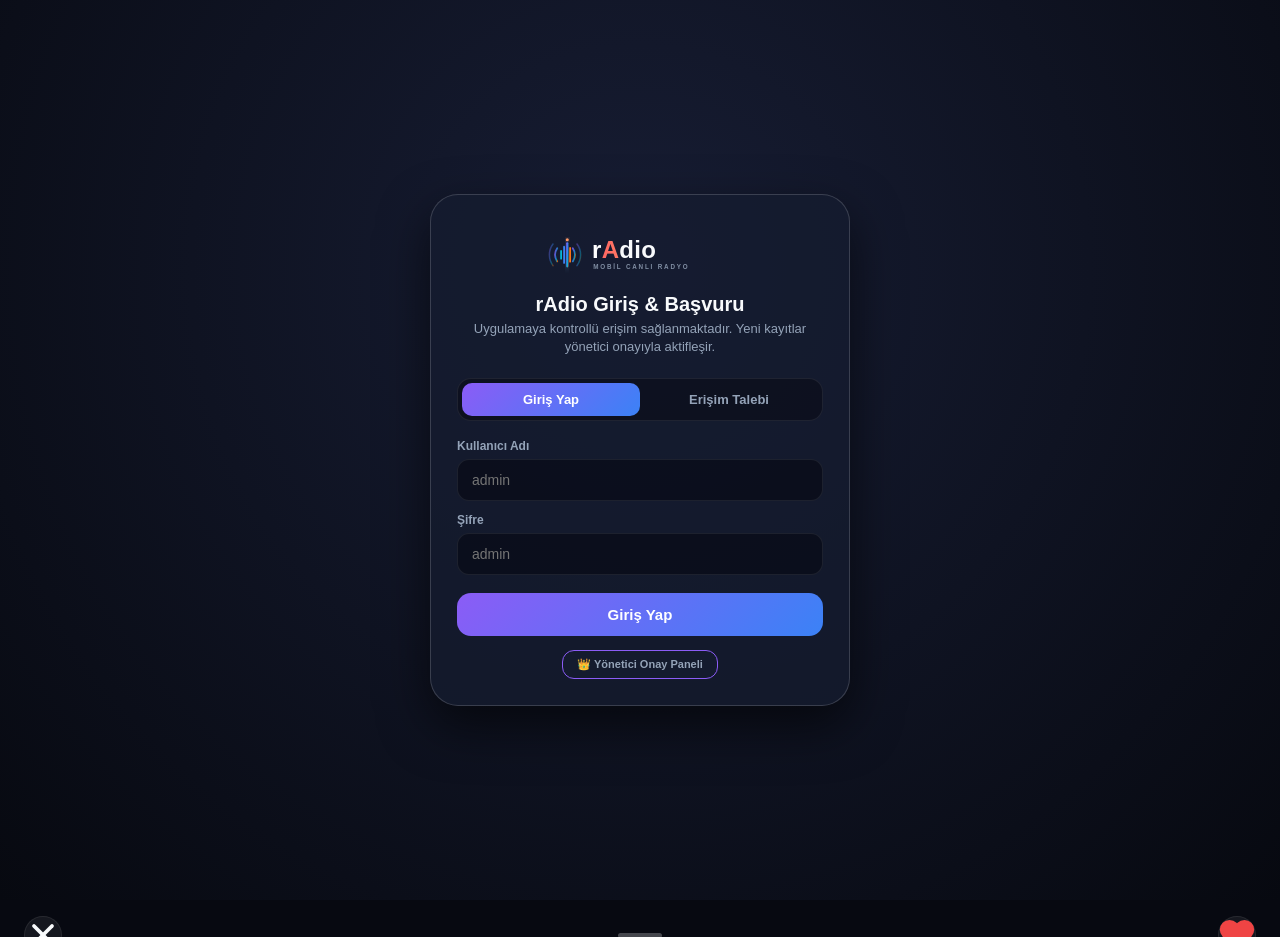
==== index.html @ 9234fba2 "feat(metadata): add real-time now-playing for Alem FM, TurkMedya, Kral Group, and Apple iTunes cover" ====
<!DOCTYPE html>
<html lang="tr">
<head>
  <meta charset="UTF-8">
  <!-- iPhone Safe Area & No Scalable Viewport -->
  <meta name="viewport" content="width=device-width, initial-scale=1.0, maximum-scale=1.0, user-scalable=no, viewport-fit=cover">
  <title>rAdio – Mobil Canlı Radyo</title>

  <!-- iOS PWA Meta Tags -->
  <meta name="apple-mobile-web-app-capable" content="yes">
  <meta name="apple-mobile-web-app-status-bar-style" content="black-translucent">
  <meta name="apple-mobile-web-app-title" content="rAdio">
  <meta name="mobile-web-app-capable" content="yes">
  <meta name="theme-color" content="#0a0c16">
  <meta name="description" content="iOS öncelikli modern, hızlı ve kesintisiz mobil canlı radyo uygulaması.">

  <!-- Icons & Manifest -->
  <link rel="icon" type="image/svg+xml" href="./assets/brand/favicon.svg">
  <link rel="icon" type="image/png" sizes="64x64" href="./assets/brand/favicon.png">
  <link rel="apple-touch-icon" href="./assets/brand/apple-touch-icon.png">
  <link rel="manifest" href="./manifest.webmanifest">

  <!-- Stylesheets with versioning -->
  <link rel="stylesheet" href="./css/main.css?v=2.0.4">
  <link rel="stylesheet" href="./css/modern.css?v=2.0.4">
  <link rel="stylesheet" href="./css/minimal.css?v=2.0.4">
  <link rel="stylesheet" href="./css/directory.css?v=2.0.4">
  <link rel="stylesheet" href="./css/player.css?v=2.0.4">
  <link rel="stylesheet" href="./css/auth.css?v=2.0.4">

  <!-- Hls.js fallback for non-Safari browsers (Safari plays HLS natively) -->
  <script src="https://cdn.jsdelivr.net/npm/hls.js@1.5.8/dist/hls.min.js"></script>
</head>
<body>

  <!-- Main Mobile App Shell -->
  <div id="app">
    
    <!-- Top Safe Area App Header -->
    <header class="app-header">
      <div class="app-brand" onclick="window.rApp.switchTab('home')">
        <img src="./assets/brand/logo.svg" alt="rAdio">
      </div>
      <div class="header-actions">
        <button class="icon-btn" onclick="window.rApp.applyTheme('directory')" title="Radyo Arama & Rehber">🔍</button>
        <button class="icon-btn" onclick="window.rApp.openAuthModal()" title="Hesap / Giriş">👤</button>
        <button class="icon-btn" onclick="window.rApp.switchTab('settings')" title="Ayarlar & Tasarım">⚙️</button>
      </div>
    </header>

    <!-- Dynamic Main Content Viewport -->
    <main class="main-viewport" id="mainViewport">
      <!-- Active tab content rendered here by JavaScript -->
    </main>

    <!-- Floating Modern Mini Player (Sticky above tab bar) -->
    <div class="modern-mini-player-bar" id="modernMiniPlayer" onclick="window.rApp.openPlayerModal()">
      <div class="mini-media-info">
        <img id="miniLogo" src="./assets/brand/favicon.svg" alt="Logo">
        <div class="mini-media-text">
          <div class="mini-title" id="miniTitle">Power Türk</div>
          <div class="mini-subtitle" id="miniSubtitle">● CANLI YAYIN</div>
        </div>
      </div>
      <div class="mini-controls-wrap" onclick="event.stopPropagation()">
        <button class="mini-play-btn" id="miniPlayBtn" onclick="window.rApp.audioEngine.togglePlayPause()" aria-label="Oynat / Duraklat">
          <svg class="mini-play-svg" viewBox="0 0 24 24" fill="currentColor"><polygon points="7,5 19,12 7,19"/></svg>
          <svg class="mini-pause-svg" viewBox="0 0 24 24" fill="currentColor" style="display:none;"><rect x="6" y="5" width="4" height="14" rx="1"/><rect x="14" y="5" width="4" height="14" rx="1"/></svg>
        </button>
      </div>
    </div>

    <!-- iOS Bottom Navigation Tab Bar -->
    <nav class="modern-tab-nav" id="modernTabNav">
      <button class="tab-nav-btn active" data-tab="home" onclick="window.rApp.switchTab('home')">
        <svg fill="currentColor" viewBox="0 0 24 24"><path d="M10 20v-6h4v6h5v-8h3L12 3 2 12h3v8z"/></svg>
        <span>Keşfet</span>
      </button>
      <button class="tab-nav-btn" data-tab="categories" onclick="window.rApp.switchTab('categories')">
        <svg fill="currentColor" viewBox="0 0 24 24"><path d="M4 6H2v14c0 1.1.9 2 2 2h14v-2H4V6zm16-4H8c-1.1 0-2 .9-2 2v12c0 1.1.9 2 2 2h12c1.1 0 2-.9 2-2V4c0-1.1-.9-2-2-2zm0 14H8V4h12v12z"/></svg>
        <span>Kategoriler</span>
      </button>
      <button class="tab-nav-btn" data-tab="favorites" onclick="window.rApp.switchTab('favorites')">
        <svg fill="currentColor" viewBox="0 0 24 24"><path d="M12 21.35l-1.45-1.32C5.4 15.36 2 12.28 2 8.5 2 5.42 4.42 3 7.5 3c1.74 0 3.41.81 4.5 2.09C13.09 3.81 14.76 3 16.5 3 19.58 3 22 5.42 22 8.5c0 3.78-3.4 6.86-8.55 11.54L12 21.35z"/></svg>
        <span>Favoriler</span>
      </button>
      <button class="tab-nav-btn" data-tab="settings" onclick="window.rApp.switchTab('settings')">
        <svg fill="currentColor" viewBox="0 0 24 24"><path d="M19.14 12.94c.04-.3.06-.61.06-.94 0-.32-.02-.64-.07-.94l2.03-1.58c.18-.14.23-.41.12-.61l-1.92-3.32c-.12-.22-.37-.29-.59-.22l-2.39.96c-.5-.38-1.03-.7-1.62-.94l-.36-2.54c-.04-.24-.24-.41-.48-.41h-3.84c-.24 0-.43.17-.47.41l-.36 2.54c-.59.24-1.13.57-1.62.94l-2.39-.96c-.22-.08-.47 0-.59.22L2.74 8.87c-.12.21-.08.47.12.61l2.03 1.58c-.05.3-.09.63-.09.94s.02.64.07.94l-2.03 1.58c-.18.14-.23.41-.12.61l1.92 3.32c.12.22.37.29.59.22l2.39-.96c.5.38 1.03.7 1.62.94l.36 2.54c.05.24.24.41.48.41h3.84c.24 0 .44-.17.47-.41l.36-2.54c.59-.24 1.13-.56 1.62-.94l2.39.96c.22.08.47 0 .59-.22l1.92-3.32c.12-.22.07-.47-.12-.61l-2.01-1.58zM12 15.6c-1.98 0-3.6-1.62-3.6-3.6s1.62-3.6 3.6-3.6 3.6 1.62 3.6 3.6-1.62 3.6-3.6 3.6z"/></svg>
        <span>Ayarlar</span>
      </button>
    </nav>

  </div>

  <!-- Fullscreen Player Modal Bottom-Sheet -->
  <div class="player-sheet-modal" id="playerSheetModal">
    <div class="sheet-top-bar">
      <button class="icon-btn modal-dismiss-btn" onclick="window.rApp.closePlayerModal()" aria-label="Kapat">
        <svg viewBox="0 0 24 24" fill="none" stroke="currentColor" stroke-width="2.5" stroke-linecap="round" stroke-linejoin="round"><line x1="18" y1="6" x2="6" y2="18"/><line x1="6" y1="6" x2="18" y2="18"/></svg>
      </button>
      <div class="sheet-handle-pill" onclick="window.rApp.closePlayerModal()"></div>
      <button class="icon-btn modal-fav-btn" id="modalFavBtn" onclick="window.rApp.toggleCurrentFavorite()" aria-label="Favori">
        <svg class="heart-icon empty" viewBox="0 0 24 24" fill="none" stroke="currentColor" stroke-width="2" stroke-linecap="round" stroke-linejoin="round"><path d="M20.84 4.61a5.5 5.5 0 0 0-7.78 0L12 5.67l-1.06-1.06a5.5 5.5 0 0 0-7.78 7.78l1.06 1.06L12 21.23l7.78-7.78 1.06-1.06a5.5 5.5 0 0 0 0-7.78z"/></svg>
        <svg class="heart-icon filled" viewBox="0 0 24 24" fill="#ef4444" stroke="#ef4444" stroke-width="2" stroke-linecap="round" stroke-linejoin="round" style="display:none;"><path d="M20.84 4.61a5.5 5.5 0 0 0-7.78 0L12 5.67l-1.06-1.06a5.5 5.5 0 0 0-7.78 7.78l1.06 1.06L12 21.23l7.78-7.78 1.06-1.06a5.5 5.5 0 0 0 0-7.78z"/></svg>
      </button>
    </div>

    <!-- Artwork Deck with Ambient Glow & Visualizer -->
    <div class="player-art-stage">
      <div class="player-ambient-glow" id="playerAmbientGlow"></div>
      <div class="player-art-frame">
        <img id="modalLogo" src="./assets/brand/favicon.svg" alt="Artwork">
      </div>
      <div class="player-visualizer">
        <div class="viz-bar"></div>
        <div class="viz-bar"></div>
        <div class="viz-bar"></div>
        <div class="viz-bar"></div>
        <div class="viz-bar"></div>
        <div class="viz-bar"></div>
      </div>
    </div>

    <!-- Station Details & Prominent Now Playing Badge -->
    <div class="player-details-block">
      <div class="player-st-title" id="modalTitle">Power Türk</div>

      <!-- Live Track Now-Playing Card -->
      <div class="player-track-box" id="modalTrackBox">
        <div class="player-track-badge">
          <span class="pulse-dot"></span>
          <span>CANLI YAYINDA ÇALIYOR</span>
        </div>
        <div class="player-track-title" id="modalTrackTitle">Canlı Akış Yükleniyor...</div>
        <div class="player-track-artist" id="modalTrackArtist">Power Türk</div>
      </div>

      <div class="player-st-genre" id="modalGenre">Pop • Canlı Radyo</div>
      <div class="player-st-codec" id="modalCodec">HLS Akışı • 128 kbps • HTTPS</div>
    </div>

    <!-- Controls Cluster with High-End Glassmorphism Buttons -->
    <div class="player-main-controls">
      <button class="player-ctrl-btn player-skip-btn" onclick="window.rApp.playAdjacentStation(-1)" title="Önceki İstasyon" aria-label="Önceki İstasyon">
        <svg viewBox="0 0 24 24" fill="none" stroke="currentColor" stroke-width="2.2" stroke-linecap="round" stroke-linejoin="round">
          <polygon points="19 20 9 12 19 4 19 20"></polygon>
          <line x1="5" y1="19" x2="5" y2="5"></line>
        </svg>
      </button>

      <button class="player-big-play" id="modalPlayBtn" onclick="window.rApp.audioEngine.togglePlayPause()" aria-label="Oynat / Duraklat">
        <svg class="play-svg" viewBox="0 0 24 24" fill="currentColor">
          <polygon points="7,4 21,12 7,20"></polygon>
        </svg>
        <svg class="pause-svg" viewBox="0 0 24 24" fill="currentColor" style="display:none;">
          <rect x="6" y="4" width="4" height="16" rx="1.5"></rect>
          <rect x="14" y="4" width="4" height="16" rx="1.5"></rect>
        </svg>
      </button>

      <button class="player-ctrl-btn player-skip-btn" onclick="window.rApp.playAdjacentStation(1)" title="Sonraki İstasyon" aria-label="Sonraki İstasyon">
        <svg viewBox="0 0 24 24" fill="none" stroke="currentColor" stroke-width="2.2" stroke-linecap="round" stroke-linejoin="round">
          <polygon points="5 4 15 12 5 20 5 4"></polygon>
          <line x1="19" y1="5" x2="19" y2="19"></line>
        </svg>
      </button>
    </div>

    <!-- Volume Slider Bar with SVG Audio Icons -->
    <div class="player-volume-container">
      <button class="player-vol-icon-btn" onclick="window.rApp.audioEngine.setVolume(0)" aria-label="Sesi Kapat">
        <svg viewBox="0 0 24 24" fill="none" stroke="currentColor" stroke-width="2" stroke-linecap="round" stroke-linejoin="round">
          <polygon points="11 5 6 9 2 9 2 15 6 15 11 19 11 5"></polygon>
        </svg>
      </button>
      <input type="range" class="player-vol-slider" id="modalVolSlider" min="0" max="1" step="0.01" value="0.85" oninput="window.rApp.onVolumeChange(this.value)">
      <button class="player-vol-icon-btn" onclick="window.rApp.audioEngine.setVolume(1)" aria-label="Maksimum Ses">
        <svg viewBox="0 0 24 24" fill="none" stroke="currentColor" stroke-width="2" stroke-linecap="round" stroke-linejoin="round">
          <polygon points="11 5 6 9 2 9 2 15 6 15 11 19 11 5"></polygon>
          <path d="M15.54 8.46a5 5 0 0 1 0 7.07"></path>
          <path d="M19.07 4.93a10 10 0 0 1 0 14.14"></path>
        </svg>
      </button>
    </div>
    </div>

    <!-- Sleep Timer Bar Button -->
    <div class="sleep-timer-bar" onclick="window.rApp.switchTab('settings'); window.rApp.closePlayerModal();">
      <span>🌙 <span id="sleepTimerText">Uyku: Kapalı</span></span>
      <span style="color:var(--accent-cyan); font-weight:700;">Ayarla ›</span>
    </div>
  </div>

  <!-- User Login & Access Request Modal (Section 12) - Locked by default until verified -->
  <div class="auth-modal open gate-locked" id="authModal">
    <div class="auth-card-panel">
      <div style="display:flex; justify-content:flex-end; margin-bottom:8px;">
        <button class="icon-btn auth-close-btn" onclick="window.rApp.closeAuthModal()">✕</button>
      </div>
      <div class="auth-card-header">
        <img src="./assets/brand/logo.svg" alt="rAdio">
        <div class="auth-card-title">rAdio Giriş & Başvuru</div>
        <div class="auth-card-subtitle">Uygulamaya kontrollü erişim sağlanmaktadır. Yeni kayıtlar yönetici onayıyla aktifleşir.</div>
      </div>

      <div class="auth-nav-tabs" id="authNavTabs">
        <button class="auth-tab-btn active" id="tabLoginBtn" onclick="window.rApp.switchAuthTab('login')">
          Giriş Yap
        </button>
        <button class="auth-tab-btn" id="tabReqBtn" onclick="window.rApp.switchAuthTab('request')">
          Erişim Talebi
        </button>
      </div>

      <div id="authFormFields">
        <div class="auth-input-group">
          <div class="auth-input-field">
            <label>Kullanıcı Adı</label>
            <input type="text" id="authEmailInput" placeholder="admin" autocomplete="username" autocapitalize="none">
          </div>
          <div class="auth-input-field">
            <label>Şifre</label>
            <input type="password" id="authPasswordInput" placeholder="admin" autocomplete="current-password">
          </div>
        </div>

        <button class="auth-submit-btn" id="authActionBtn" data-action="login" onclick="window.rApp.handleAuthSubmit(this.getAttribute('data-action'))">
          Giriş Yap
        </button>
      </div>

      <!-- Pending Status Banner (Shown when user is registered but pending approval) -->
      <div class="auth-status-banner" id="authPendingBanner" style="display:none;">
        <span class="status-badge-pending">⏳ BAŞVURU BEKLEMEDE</span>
        <div style="font-size:13px; font-weight:700; color:#fbbf24; margin-bottom:4px;">Başvurunuz İnceleniyor</div>
        <div style="font-size:12px; color:#cbd5e1; line-height:1.4;">Yönetici onayından sonra radyo yayınları anında açılacaktır.</div>
        <div style="display:flex; gap:8px; justify-content:center; margin-top:12px;">
          <button class="filter-chip-btn" style="font-size:11px;" onclick="window.rApp.checkUserAuthStatus()">Durumu Yenile 🔄</button>
          <button class="filter-chip-btn" style="font-size:11px; color:#ef4444;" onclick="window.rApp.logoutUser()">Çıkış Yap</button>
        </div>
      </div>

      <div style="text-align:center; margin-top:14px;">
        <button class="filter-chip-btn" style="border-color:var(--accent-purple); font-size:11px;" onclick="window.rApp.openAdminModal();">
          👑 Yönetici Onay Paneli
        </button>
      </div>
    </div>
  </div>

  <!-- Admin Approval Dashboard Modal (Section 12) -->
  <div class="admin-modal" id="adminModal">
    <div class="admin-panel-top">
      <div class="admin-panel-title">
        <span>👑</span>
        <span>Yönetici Onay Paneli</span>
      </div>
      <button class="icon-btn" onclick="window.rApp.closeAdminModal()">✕</button>
    </div>
    <div style="font-size:12px; color:var(--text-secondary); margin-bottom:14px; line-height:1.4;">
      Bekleyen erişim taleplerini onaylayabilir veya reddedebilirsiniz. Onaylanan kullanıcılar radyo akışlarına anında erişir.
    </div>
    <div class="admin-requests-list" id="adminRequestsContainer">
      <!-- Injected by app.js -->
    </div>
  </div>

  <!-- Toast Notifications Container -->
  <div class="toast-container" id="toastContainer"></div>

  <!-- iOS Add to Home Screen (A2HS) Modal Prompt -->
  <div class="a2hs-banner" id="a2hsBanner" style="display:none;">
    <div class="a2hs-header">
      <div class="a2hs-title">
        <span>📱</span>
        <span>rAdio'yu Ana Ekrana Ekleyin</span>
      </div>
      <button class="icon-btn" style="width:28px; height:28px; font-size:12px;" onclick="window.rApp.dismissA2HS()">✕</button>
    </div>
    <div class="a2hs-steps">
      1. Safari altındaki <span class="icon">Paylaş</span> simgesine dokunun.<br>
      2. Açılan menüden <span class="icon">"Ana Ekrana Ekle"</span> seçeneğini seçin.<br>
      3. rAdio'yu tam ekran, kesintisiz bir iOS uygulaması olarak kullanın!
    </div>
  </div>

  <!-- JavaScript Modules with versioning -->
  <script src="./js/storage.js?v=2.0.8"></script>
  <script src="./js/metadata-service.js?v=2.0.8"></script>
  <script src="./js/audio-engine.js?v=2.0.8"></script>
  <script src="./js/auth-manager.js?v=2.0.8"></script>
  <script src="./js/app.js?v=2.0.8"></script>
</body>
</html>
---- css/main.css ----
/* rAdio Main Design System & iOS Safe Area Styles */
:root {
  --bg-app: #0a0c16;
  --bg-layer: #101424;
  --surface-card: rgba(22, 28, 48, 0.72);
  --surface-card-hover: rgba(32, 40, 68, 0.88);
  --glass-border: rgba(255, 255, 255, 0.08);
  --glass-border-light: rgba(255, 255, 255, 0.16);
  --accent-purple: #8b5cf6;
  --accent-blue: #3b82f6;
  --accent-cyan: #06b6d4;
  --accent-orange: #f97316;
  --accent-red: #ef4444;
  --accent-green: #10b981;
  --text-primary: #f8fafc;
  --text-secondary: #94a3b8;
  --text-tertiary: #64748b;
  --safe-top: env(safe-area-inset-top, 0px);
  --safe-bottom: env(safe-area-inset-bottom, 0px);
  --tabbar-height: 64px;
  --miniplayer-height: 64px;
}

* {
  box-sizing: border-box;
  margin: 0;
  padding: 0;
  -webkit-font-smoothing: antialiased;
  -webkit-tap-highlight-color: transparent;
  -webkit-touch-callout: none !important; /* iOS uzun basınca çıkan menüyü engelle */
  -webkit-user-select: none !important;   /* Metin seçmeyi engelle */
  user-select: none !important;
  -webkit-user-drag: none !important;     /* Resim sürüklemeyi engelle */
}

img {
  -webkit-touch-callout: none !important;
  -webkit-user-select: none !important;
  user-select: none !important;
  -webkit-user-drag: none !important;
  pointer-events: auto;
}

input, textarea {
  -webkit-user-select: text !important;
  user-select: text !important;
}

html, body {
  width: 100%;
  height: 100%;
  overflow: hidden;
  background-color: var(--bg-app);
  color: var(--text-primary);
  font-family: -apple-system, BlinkMacSystemFont, "SF Pro Display", "SF Pro Text", "Segoe UI", Roboto, sans-serif;
  user-select: none;
}

/* App Shell Container (Fits full mobile screen with dynamic 100dvh) */
#app {
  width: 100%;
  max-width: 540px; /* Constrains nicely if opened on tablet/desktop, 100% on phone */
  height: 100dvh;
  margin: 0 auto;
  position: relative;
  display: flex;
  flex-direction: column;
  overflow: hidden;
  background-color: var(--bg-app);
  box-shadow: 0 0 50px rgba(0, 0, 0, 0.8);
}

/* iOS Top Safe Area Header */
.app-header {
  padding-top: max(var(--safe-top), 12px);
  padding-left: 18px;
  padding-right: 18px;
  padding-bottom: 12px;
  display: flex;
  align-items: center;
  justify-content: space-between;
  background: rgba(10, 12, 22, 0.85);
  backdrop-filter: blur(20px);
  -webkit-backdrop-filter: blur(20px);
  z-index: 50;
  border-bottom: 1px solid var(--glass-border);
}

.app-brand {
  display: flex;
  align-items: center;
  gap: 10px;
}

.app-brand img {
  height: 32px;
}

.header-actions {
  display: flex;
  align-items: center;
  gap: 8px;
}

.icon-btn {
  width: 38px;
  height: 38px;
  border-radius: 50%;
  background: rgba(255, 255, 255, 0.06);
  border: 1px solid var(--glass-border);
  color: var(--text-primary);
  display: flex;
  align-items: center;
  justify-content: center;
  font-size: 16px;
  cursor: pointer;
  transition: all 0.2s;
}

.icon-btn:active {
  transform: scale(0.92);
  background: rgba(255, 255, 255, 0.12);
}

/* Main Content Area */
.main-viewport {
  flex: 1;
  position: relative;
  overflow-y: auto;
  overflow-x: hidden;
  -webkit-overflow-scrolling: touch;
  padding-bottom: calc(var(--tabbar-height) + var(--miniplayer-height) + var(--safe-bottom) + 16px);
}

.main-viewport.no-bottom-nav {
  padding-bottom: calc(var(--safe-bottom) + 20px);
}

/* Custom WebKit Scrollbar */
.main-viewport::-webkit-scrollbar {
  display: none;
}

/* General Card & Chip Helpers */
.badge {
  font-size: 11px;
  font-weight: 700;
  padding: 3px 8px;
  border-radius: 8px;
  background: rgba(255, 255, 255, 0.08);
  color: var(--text-secondary);
}

.badge-live {
  background: rgba(16, 185, 129, 0.18);
  color: #34d399;
  border: 1px solid rgba(16, 185, 129, 0.35);
  display: inline-flex;
  align-items: center;
  gap: 5px;
}

.badge-live::before {
  content: '';
  width: 5px;
  height: 5px;
  border-radius: 50%;
  background: #34d399;
  animation: pulse-dot 1.5s infinite;
}

@keyframes pulse-dot {
  0% { transform: scale(0.9); opacity: 0.8; }
  50% { transform: scale(1.4); opacity: 1; }
  100% { transform: scale(0.9); opacity: 0.8; }
}

/* Toast Notifications */
.toast-container {
  position: fixed;
  top: calc(var(--safe-top) + 64px);
  left: 50%;
  transform: translateX(-50%);
  z-index: 1000;
  pointer-events: none;
  display: flex;
  flex-direction: column;
  gap: 8px;
  width: 90%;
  max-width: 360px;
}

.toast {
  background: rgba(18, 24, 44, 0.94);
  border: 1px solid var(--glass-border-light);
  border-radius: 14px;
  padding: 12px 16px;
  font-size: 13px;
  font-weight: 600;
  color: var(--text-primary);
  backdrop-filter: blur(20px);
  -webkit-backdrop-filter: blur(20px);
  box-shadow: 0 10px 30px rgba(0,0,0,0.5);
  display: flex;
  align-items: center;
  gap: 10px;
  animation: slide-toast 0.3s cubic-bezier(0.16, 1, 0.3, 1);
}

@keyframes slide-toast {
  from { opacity: 0; transform: translateY(-12px); }
  to { opacity: 1; transform: translateY(0); }
}

/* iOS Add to Home Screen (A2HS) Modal Prompt */
.a2hs-banner {
  position: fixed;
  bottom: calc(var(--safe-bottom) + 16px);
  left: 16px;
  right: 16px;
  background: rgba(22, 28, 48, 0.96);
  border: 1px solid var(--accent-orange);
  border-radius: 20px;
  padding: 16px 20px;
  z-index: 900;
  backdrop-filter: blur(24px);
  -webkit-backdrop-filter: blur(24px);
  box-shadow: 0 20px 50px rgba(0,0,0,0.8);
  display: flex;
  flex-direction: column;
  gap: 10px;
  animation: slide-up 0.4s ease;
}

@keyframes slide-up {
  from { transform: translateY(100%); opacity: 0; }
  to { transform: translateY(0); opacity: 1; }
}

.a2hs-header {
  display: flex;
  align-items: center;
  justify-content: space-between;
}

.a2hs-title {
  font-size: 15px;
  font-weight: 700;
  display: flex;
  align-items: center;
  gap: 8px;
}

.a2hs-steps {
  font-size: 12px;
  color: var(--text-secondary);
  line-height: 1.5;
}

.a2hs-steps span.icon {
  color: var(--accent-cyan);
  font-weight: bold;
}
---- css/modern.css ----
/* rAdio Design 1: Modern Layout Styles */

.modern-container {
  padding: 16px;
  display: flex;
  flex-direction: column;
  gap: 22px;
}

/* Modern Hero Card */
.hero-card {
  position: relative;
  background: linear-gradient(135deg, rgba(139, 92, 246, 0.28) 0%, rgba(249, 115, 22, 0.25) 100%);
  border: 1px solid var(--glass-border-light);
  border-radius: 24px;
  padding: 20px;
  overflow: hidden;
  backdrop-filter: blur(16px);
  -webkit-backdrop-filter: blur(16px);
  box-shadow: 0 16px 36px rgba(0, 0, 0, 0.4);
}

.hero-glow-sphere {
  position: absolute;
  top: -40px;
  right: -40px;
  width: 140px;
  height: 140px;
  border-radius: 50%;
  background: radial-gradient(circle, rgba(249, 115, 22, 0.4) 0%, transparent 70%);
  filter: blur(20px);
  pointer-events: none;
}

.hero-tag {
  font-size: 11px;
  font-weight: 800;
  color: var(--accent-orange);
  letter-spacing: 1.2px;
  text-transform: uppercase;
  margin-bottom: 6px;
}

.hero-title {
  font-size: 24px;
  font-weight: 800;
  letter-spacing: -0.5px;
  margin-bottom: 6px;
}

.hero-subtitle {
  font-size: 13px;
  color: var(--text-secondary);
  margin-bottom: 12px;
}

.hero-live-track {
  display: inline-flex;
  align-items: center;
  gap: 8px;
  background: rgba(0, 0, 0, 0.4);
  border: 1px solid rgba(255, 255, 255, 0.14);
  border-radius: 20px;
  padding: 6px 14px;
  margin-bottom: 14px;
  font-size: 13px;
  color: #ffffff;
  backdrop-filter: blur(10px);
  -webkit-backdrop-filter: blur(10px);
  max-width: 100%;
  white-space: nowrap;
  overflow: hidden;
  text-overflow: ellipsis;
  box-shadow: 0 4px 12px rgba(0, 0, 0, 0.3);
}

.hero-live-track b {
  color: var(--accent-cyan);
}

.hero-play-button {
  background: linear-gradient(135deg, #a855f7 0%, #6366f1 50%, #06b6d4 100%);
  color: #ffffff;
  border: 1px solid rgba(255, 255, 255, 0.2);
  padding: 11px 24px;
  border-radius: 24px;
  font-size: 14px;
  font-weight: 700;
  display: inline-flex;
  align-items: center;
  gap: 10px;
  cursor: pointer;
  box-shadow: 0 8px 24px rgba(99, 102, 241, 0.45);
  transition: all 0.2s cubic-bezier(0.34, 1.56, 0.64, 1);
}

.hero-play-button:active {
  transform: scale(0.95);
  box-shadow: 0 4px 15px rgba(99, 102, 241, 0.35);
}

/* Section Header */
.section-header {
  display: flex;
  align-items: center;
  justify-content: space-between;
  margin-bottom: 12px;
}

.section-title {
  font-size: 17px;
  font-weight: 700;
  letter-spacing: -0.3px;
  display: flex;
  align-items: center;
  gap: 8px;
}

.section-action {
  font-size: 13px;
  font-weight: 600;
  color: var(--accent-cyan);
  cursor: pointer;
}

/* Horizontal Scrollable Row */
.horizontal-scroll-row {
  display: flex;
  gap: 12px;
  overflow-x: auto;
  margin: 0 -16px;
  padding: 0 16px 8px;
  -webkit-overflow-scrolling: touch;
}

.horizontal-scroll-row::-webkit-scrollbar {
  display: none;
}

/* Popular Station Chip */
.station-card-chip {
  flex: 0 0 135px;
  background: var(--surface-card);
  border: 1px solid var(--glass-border);
  border-radius: 20px;
  padding: 14px 10px;
  text-align: center;
  cursor: pointer;
  transition: all 0.2s cubic-bezier(0.16, 1, 0.3, 1);
  position: relative;
  overflow: hidden;
}

.station-card-chip:hover {
  background: var(--surface-card-hover);
  border-color: var(--glass-border-light);
  transform: translateY(-2px);
}

.station-card-chip.active {
  border-color: var(--accent-purple);
  background: rgba(35, 44, 76, 0.9);
  box-shadow: 0 0 16px rgba(139, 92, 246, 0.35);
}

.station-card-chip img {
  width: 58px;
  height: 58px;
  border-radius: 16px;
  object-fit: cover;
  background: #121626;
  margin-bottom: 8px;
  box-shadow: 0 6px 14px rgba(0,0,0,0.3);
}

.station-card-name {
  font-size: 13px;
  font-weight: 700;
  white-space: nowrap;
  overflow: hidden;
  text-overflow: ellipsis;
  margin-bottom: 2px;
}

.station-card-genre {
  font-size: 11px;
  color: var(--text-tertiary);
}

/* Modern Categories 2-col Grid */
.modern-categories-grid {
  display: grid;
  grid-template-columns: 1fr 1fr;
  gap: 10px;
}

.modern-cat-card {
  background: var(--surface-card);
  border: 1px solid var(--glass-border);
  border-radius: 18px;
  padding: 14px;
  display: flex;
  align-items: center;
  gap: 12px;
  cursor: pointer;
  transition: all 0.2s;
}

.modern-cat-card:active {
  transform: scale(0.97);
  background: var(--surface-card-hover);
}

.modern-cat-icon {
  width: 40px;
  height: 40px;
  border-radius: 12px;
  background: rgba(255, 255, 255, 0.08);
  display: flex;
  align-items: center;
  justify-content: center;
  font-size: 20px;
}

.modern-cat-info .cat-name {
  font-size: 14px;
  font-weight: 700;
  margin-bottom: 2px;
}

.modern-cat-info .cat-count {
  font-size: 11px;
  color: var(--text-tertiary);
}

/* Floating Modern Mini Player */
.modern-mini-player-bar {
  position: fixed;
  bottom: calc(var(--tabbar-height) + var(--safe-bottom) + 8px);
  left: 12px;
  right: 12px;
  max-width: 516px;
  margin: 0 auto;
  height: var(--miniplayer-height);
  background: rgba(18, 24, 44, 0.92);
  border: 1px solid var(--glass-border-light);
  border-radius: 20px;
  padding: 8px 14px;
  display: flex;
  align-items: center;
  justify-content: space-between;
  backdrop-filter: blur(24px);
  -webkit-backdrop-filter: blur(24px);
  z-index: 80;
  box-shadow: 0 12px 36px rgba(0,0,0,0.6);
  cursor: pointer;
  transition: transform 0.2s;
}

.modern-mini-player-bar:active {
  transform: scale(0.99);
}

.mini-media-info {
  display: flex;
  align-items: center;
  gap: 12px;
  overflow: hidden;
}

.mini-media-info img {
  width: 46px;
  height: 46px;
  border-radius: 12px;
  object-fit: cover;
  background: #111422;
  box-shadow: 0 4px 10px rgba(0,0,0,0.3);
}

.mini-media-text .mini-title {
  font-size: 14px;
  font-weight: 700;
  white-space: nowrap;
  overflow: hidden;
  text-overflow: ellipsis;
  max-width: 190px;
}

.mini-media-text .mini-subtitle {
  font-size: 11px;
  color: var(--accent-orange);
  font-weight: 600;
  display: flex;
  align-items: center;
  gap: 4px;
}

.mini-controls-wrap {
  display: flex;
  align-items: center;
  gap: 8px;
}

.mini-play-btn {
  width: 40px;
  height: 40px;
  border-radius: 50%;
  background: linear-gradient(135deg, var(--accent-purple), var(--accent-blue));
  border: none;
  color: #ffffff;
  display: flex;
  align-items: center;
  justify-content: center;
  font-size: 18px;
  cursor: pointer;
  box-shadow: 0 4px 14px rgba(99, 102, 241, 0.4);
}

/* iOS Bottom Tab Bar */
.modern-tab-nav {
  position: fixed;
  bottom: 0;
  left: 0;
  right: 0;
  max-width: 540px;
  margin: 0 auto;
  height: calc(var(--tabbar-height) + var(--safe-bottom));
  padding-bottom: var(--safe-bottom);
  background: rgba(10, 12, 22, 0.95);
  border-top: 1px solid var(--glass-border);
  display: flex;
  align-items: center;
  justify-content: space-around;
  backdrop-filter: blur(24px);
  -webkit-backdrop-filter: blur(24px);
  z-index: 85;
}

.tab-nav-btn {
  display: flex;
  flex-direction: column;
  align-items: center;
  gap: 4px;
  color: var(--text-tertiary);
  font-size: 10px;
  font-weight: 700;
  background: transparent;
  border: none;
  cursor: pointer;
  transition: color 0.15s;
  padding: 6px 14px;
}

.tab-nav-btn.active {
  color: var(--accent-cyan);
}

.tab-nav-btn svg {
  width: 22px;
  height: 22px;
}
---- css/minimal.css ----
/* rAdio Design 2: Minimal Layout Styles */

.minimal-container {
  padding: 16px 24px;
  display: flex;
  flex-direction: column;
  align-items: center;
  justify-content: space-between;
  min-height: calc(100dvh - 80px);
  text-align: center;
}

.minimal-header {
  width: 100%;
  display: flex;
  align-items: center;
  justify-content: space-between;
  margin-top: 8px;
}

.minimal-brand-title {
  font-size: 22px;
  font-weight: 900;
  letter-spacing: 0.5px;
}

.minimal-brand-title span {
  color: var(--accent-orange);
}

/* Vinyl Disc Wrapper */
.vinyl-deck {
  position: relative;
  width: 250px;
  height: 250px;
  margin: 30px auto 20px;
}

.vinyl-record {
  width: 100%;
  height: 100%;
  border-radius: 50%;
  background: radial-gradient(circle, #2a3149 12%, #121626 48%, #060810 100%);
  border: 4px solid rgba(255, 255, 255, 0.08);
  box-shadow: 0 24px 60px rgba(0, 0, 0, 0.85), inset 0 0 40px rgba(0, 0, 0, 0.9);
  display: flex;
  align-items: center;
  justify-content: center;
  position: relative;
}

.vinyl-record.is-playing {
  animation: vinyl-spin 18s linear infinite;
}

@keyframes vinyl-spin {
  100% { transform: rotate(360deg); }
}

.vinyl-center-art {
  width: 136px;
  height: 136px;
  border-radius: 50%;
  object-fit: cover;
  border: 4px solid rgba(255, 255, 255, 0.2);
  box-shadow: 0 0 20px rgba(0,0,0,0.5);
}

.vinyl-spindle {
  position: absolute;
  width: 18px;
  height: 18px;
  border-radius: 50%;
  background: #000000;
  border: 2px solid rgba(255, 255, 255, 0.3);
}

/* Minimal Station Info */
.minimal-station-info {
  margin-bottom: 24px;
}

.minimal-station-title {
  font-size: 26px;
  font-weight: 800;
  letter-spacing: -0.5px;
  margin-bottom: 6px;
}

.minimal-station-meta {
  font-size: 13px;
  color: var(--text-secondary);
  display: flex;
  align-items: center;
  justify-content: center;
  gap: 8px;
}

/* Minimal Touch Controls */
.minimal-controls-row {
  display: flex;
  align-items: center;
  justify-content: center;
  gap: 32px;
  margin-bottom: 28px;
}

.minimal-btn-side {
  width: 50px;
  height: 50px;
  border-radius: 50%;
  background: rgba(255, 255, 255, 0.06);
  border: 1px solid var(--glass-border);
  color: var(--text-primary);
  font-size: 20px;
  display: flex;
  align-items: center;
  justify-content: center;
  cursor: pointer;
  transition: all 0.15s;
}

.minimal-btn-side:active {
  transform: scale(0.9);
  background: rgba(255, 255, 255, 0.12);
}

.minimal-btn-side.is-fav {
  color: #ef4444;
}

/* Giant 76px Play/Pause Button */
.minimal-btn-play {
  width: 76px;
  height: 76px;
  border-radius: 50%;
  background: #ffffff;
  color: #000000;
  border: none;
  font-size: 32px;
  display: flex;
  align-items: center;
  justify-content: center;
  cursor: pointer;
  box-shadow: 0 12px 36px rgba(255, 255, 255, 0.3);
  transition: transform 0.15s, box-shadow 0.15s;
}

.minimal-btn-play:active {
  transform: scale(0.92);
  box-shadow: 0 6px 18px rgba(255, 255, 255, 0.2);
}

/* Minimalist Drawer Pill */
.minimal-browse-pill {
  background: rgba(255, 255, 255, 0.06);
  border: 1px solid var(--glass-border);
  border-radius: 24px;
  padding: 10px 24px;
  font-size: 13px;
  font-weight: 600;
  color: var(--text-secondary);
  display: inline-flex;
  align-items: center;
  gap: 8px;
  cursor: pointer;
  backdrop-filter: blur(12px);
  transition: background 0.2s;
  margin-bottom: 12px;
}

.minimal-browse-pill:active {
  background: rgba(255, 255, 255, 0.12);
  color: var(--text-primary);
}
---- css/directory.css ----
/* rAdio Design 3: Directory Layout Styles */

.directory-container {
  padding: 14px 16px 20px;
  display: flex;
  flex-direction: column;
  gap: 14px;
}

.dir-top-meta {
  display: flex;
  justify-content: space-between;
  align-items: flex-end;
}

.dir-main-title {
  font-size: 20px;
  font-weight: 800;
  letter-spacing: -0.4px;
}

.dir-stats-badge {
  font-size: 11px;
  font-weight: 600;
  color: var(--accent-cyan);
  background: rgba(6, 182, 212, 0.12);
  border: 1px solid rgba(6, 182, 212, 0.25);
  padding: 3px 8px;
  border-radius: 8px;
}

/* Fast Search Input Box */
.dir-search-box {
  position: relative;
  width: 100%;
}

.dir-search-box input {
  width: 100%;
  background: rgba(18, 24, 44, 0.9);
  border: 1px solid var(--glass-border-light);
  border-radius: 14px;
  padding: 12px 14px 12px 42px;
  color: var(--text-primary);
  font-size: 14px;
  outline: none;
  transition: border-color 0.2s;
}

.dir-search-box input:focus {
  border-color: var(--accent-cyan);
  box-shadow: 0 0 16px rgba(6, 182, 212, 0.2);
}

.dir-search-lens {
  position: absolute;
  left: 14px;
  top: 50%;
  transform: translateY(-50%);
  color: var(--text-tertiary);
  font-size: 16px;
  pointer-events: none;
}

.dir-clear-btn {
  position: absolute;
  right: 12px;
  top: 50%;
  transform: translateY(-50%);
  background: rgba(255,255,255,0.1);
  border: none;
  color: var(--text-secondary);
  width: 22px;
  height: 22px;
  border-radius: 50%;
  cursor: pointer;
  display: flex;
  align-items: center;
  justify-content: center;
  font-size: 11px;
}

/* Horizontal Filter Bar (Cities & Categories) */
.dir-chips-slider {
  display: flex;
  gap: 8px;
  overflow-x: auto;
  margin: 0 -16px;
  padding: 0 16px 4px;
  -webkit-overflow-scrolling: touch;
}

.dir-chips-slider::-webkit-scrollbar {
  display: none;
}

.filter-chip-btn {
  flex: 0 0 auto;
  padding: 7px 14px;
  border-radius: 12px;
  background: var(--surface-card);
  border: 1px solid var(--glass-border);
  color: var(--text-secondary);
  font-size: 12px;
  font-weight: 600;
  cursor: pointer;
  transition: all 0.15s;
}

.filter-chip-btn.active {
  background: var(--accent-cyan);
  color: #000000;
  border-color: var(--accent-cyan);
  font-weight: 700;
}

/* Directory Station List Table */
.dir-stations-table {
  display: flex;
  flex-direction: column;
  gap: 6px;
}

.dir-station-row {
  background: var(--surface-card);
  border: 1px solid var(--glass-border);
  border-radius: 14px;
  padding: 10px 14px;
  display: flex;
  align-items: center;
  justify-content: space-between;
  cursor: pointer;
  transition: all 0.15s;
}

.dir-station-row:hover {
  background: var(--surface-card-hover);
  border-color: var(--glass-border-light);
}

.dir-station-row.active {
  border-color: var(--accent-blue);
  background: rgba(28, 38, 72, 0.9);
  box-shadow: 0 0 16px rgba(59, 130, 246, 0.3);
}

.dir-row-left {
  display: flex;
  align-items: center;
  gap: 12px;
  overflow: hidden;
}

.dir-row-logo {
  width: 40px;
  height: 40px;
  border-radius: 10px;
  object-fit: cover;
  background: #101424;
  box-shadow: 0 2px 8px rgba(0,0,0,0.3);
  flex-shrink: 0;
}

.dir-row-details {
  display: flex;
  flex-direction: column;
  gap: 2px;
  overflow: hidden;
}

.dir-row-name {
  font-size: 14px;
  font-weight: 700;
  white-space: nowrap;
  overflow: hidden;
  text-overflow: ellipsis;
}

.dir-row-tags {
  display: flex;
  align-items: center;
  gap: 6px;
  font-size: 11px;
}

.dir-tag-badge {
  background: rgba(255, 255, 255, 0.06);
  padding: 1px 6px;
  border-radius: 6px;
  color: var(--text-tertiary);
}

.dir-tag-format {
  color: var(--accent-cyan);
  font-weight: 700;
}

.dir-row-right {
  display: flex;
  align-items: center;
  gap: 10px;
  flex-shrink: 0;
}

.dir-mini-play-btn {
  width: 32px;
  height: 32px;
  border-radius: 50%;
  background: rgba(255, 255, 255, 0.08);
  border: 1px solid var(--glass-border);
  color: var(--text-primary);
  display: flex;
  align-items: center;
  justify-content: center;
  font-size: 12px;
  cursor: pointer;
  transition: all 0.15s;
}

.dir-station-row.active .dir-mini-play-btn {
  background: var(--accent-cyan);
  color: #000000;
  border-color: var(--accent-cyan);
}
---- css/player.css ----
/* rAdio Player Fullscreen Bottom Sheet Modal Styles */

.player-sheet-modal {
  position: fixed;
  inset: 0;
  background: rgba(8, 10, 18, 0.98);
  backdrop-filter: blur(30px);
  -webkit-backdrop-filter: blur(30px);
  z-index: 500;
  display: flex;
  flex-direction: column;
  justify-content: space-between;
  padding: calc(var(--safe-top) + 16px) 24px calc(var(--safe-bottom) + 24px);
  transform: translateY(100%);
  transition: transform 0.35s cubic-bezier(0.16, 1, 0.3, 1);
  overflow-y: auto;
}

.player-sheet-modal.open {
  transform: translateY(0);
}

/* Modal Drag/Close Header */
.sheet-top-bar {
  display: flex;
  align-items: center;
  justify-content: space-between;
  width: 100%;
}

.sheet-handle-pill {
  width: 44px;
  height: 5px;
  border-radius: 4px;
  background: rgba(255, 255, 255, 0.25);
  cursor: pointer;
}

.sheet-headline {
  font-size: 12px;
  font-weight: 700;
  letter-spacing: 1.5px;
  text-transform: uppercase;
  color: var(--text-secondary);
}

/* Large Player Artwork Deck */
.player-art-stage {
  position: relative;
  display: flex;
  flex-direction: column;
  align-items: center;
  justify-content: center;
  margin: 16px 0;
}

.player-ambient-glow {
  position: absolute;
  width: 240px;
  height: 240px;
  border-radius: 50%;
  background: radial-gradient(circle, rgba(139, 92, 246, 0.45) 0%, rgba(6, 182, 212, 0.25) 50%, transparent 75%);
  filter: blur(50px);
  z-index: 1;
  pointer-events: none;
  transform: translateY(-8px);
  transition: background 0.8s ease;
}

.player-art-frame {
  position: relative;
  z-index: 2;
  width: 220px;
  height: 220px;
  border-radius: 28px;
  overflow: hidden;
  box-shadow: 0 25px 60px rgba(0, 0, 0, 0.8);
  background: #121626;
  border: 1px solid rgba(255, 255, 255, 0.16);
  transition: transform 0.3s cubic-bezier(0.34, 1.56, 0.64, 1);
}

.player-art-frame img {
  width: 100%;
  height: 100%;
  object-fit: cover;
  transition: opacity 0.3s ease;
}

/* Audio Visualizer Spectrum Bars */
.player-visualizer {
  position: relative;
  z-index: 2;
  display: flex;
  align-items: flex-end;
  justify-content: center;
  gap: 5px;
  height: 28px;
  margin-top: 18px;
}

.viz-bar {
  width: 4px;
  height: 8px;
  border-radius: 3px;
  background: var(--accent-cyan);
  transition: height 0.15s ease;
}

.viz-bar.active {
  animation: viz-bounce 1s infinite alternate ease-in-out;
}

.viz-bar:nth-child(1) { animation-delay: 0.1s; background: var(--accent-purple); }
.viz-bar:nth-child(2) { animation-delay: 0.3s; background: var(--accent-blue); }
.viz-bar:nth-child(3) { animation-delay: 0.2s; background: var(--accent-cyan); }
.viz-bar:nth-child(4) { animation-delay: 0.4s; background: var(--accent-orange); }
.viz-bar:nth-child(5) { animation-delay: 0.15s; background: var(--accent-purple); }
.viz-bar:nth-child(6) { animation-delay: 0.35s; background: var(--accent-blue); }

@keyframes viz-bounce {
  0% { height: 6px; }
  100% { height: 26px; }
}

/* Station Details in Modal */
.player-details-block {
  text-align: center;
  margin-bottom: 12px;
}

.player-st-title {
  font-size: 26px;
  font-weight: 800;
  letter-spacing: -0.5px;
  color: #ffffff;
  margin-bottom: 6px;
}

/* Live Track Information Badge & Text */
.player-track-box {
  background: linear-gradient(135deg, rgba(255, 255, 255, 0.08) 0%, rgba(255, 255, 255, 0.03) 100%);
  border: 1px solid rgba(255, 255, 255, 0.14);
  border-radius: 18px;
  padding: 12px 20px;
  margin: 10px auto 14px;
  max-width: 330px;
  backdrop-filter: blur(16px);
  -webkit-backdrop-filter: blur(16px);
  box-shadow: 0 10px 30px rgba(0, 0, 0, 0.45);
  animation: fadeInTrack 0.35s cubic-bezier(0.16, 1, 0.3, 1);
}

@keyframes fadeInTrack {
  from { opacity: 0; transform: translateY(6px); }
  to { opacity: 1; transform: translateY(0); }
}

.player-track-badge {
  display: inline-flex;
  align-items: center;
  gap: 6px;
  font-size: 10px;
  font-weight: 800;
  letter-spacing: 1.2px;
  color: var(--accent-cyan);
  text-transform: uppercase;
  margin-bottom: 6px;
}

.pulse-dot {
  width: 7px;
  height: 7px;
  border-radius: 50%;
  background: var(--accent-cyan);
  box-shadow: 0 0 10px var(--accent-cyan);
  animation: pulse-glow 1.5s infinite;
}

@keyframes pulse-glow {
  0% { transform: scale(0.9); opacity: 0.8; }
  50% { transform: scale(1.3); opacity: 1; }
  100% { transform: scale(0.9); opacity: 0.8; }
}

.player-track-title {
  font-size: 16px;
  font-weight: 700;
  color: #ffffff;
  white-space: nowrap;
  overflow: hidden;
  text-overflow: ellipsis;
  letter-spacing: -0.2px;
}

.player-track-artist {
  font-size: 14px;
  font-weight: 600;
  color: var(--accent-orange);
  white-space: nowrap;
  overflow: hidden;
  text-overflow: ellipsis;
  margin-top: 3px;
}

.player-st-genre {
  font-size: 14px;
  font-weight: 600;
  color: var(--accent-orange);
  margin-bottom: 4px;
}

.player-st-codec {
  font-size: 11px;
  color: var(--text-tertiary);
}

/* Controls Cluster */
.player-main-controls {
  display: flex;
  align-items: center;
  justify-content: center;
  gap: 28px;
  margin: 12px 0 20px;
}

.player-ctrl-btn.player-skip-btn {
  width: 52px;
  height: 52px;
  border-radius: 50%;
  background: rgba(255, 255, 255, 0.08);
  border: 1px solid rgba(255, 255, 255, 0.14);
  backdrop-filter: blur(12px);
  -webkit-backdrop-filter: blur(12px);
  color: #ffffff;
  display: flex;
  align-items: center;
  justify-content: center;
  cursor: pointer;
  box-shadow: 0 6px 20px rgba(0, 0, 0, 0.35);
  transition: all 0.2s ease;
}

.player-ctrl-btn.player-skip-btn:active {
  transform: scale(0.92);
  background: rgba(255, 255, 255, 0.16);
  border-color: rgba(255, 255, 255, 0.25);
}

.player-big-play {
  width: 76px;
  height: 76px;
  border-radius: 50%;
  background: linear-gradient(135deg, #a855f7 0%, #6366f1 50%, #06b6d4 100%);
  border: none;
  color: #ffffff;
  display: flex;
  align-items: center;
  justify-content: center;
  cursor: pointer;
  box-shadow: 0 12px 35px rgba(99, 102, 241, 0.5);
  transition: all 0.2s cubic-bezier(0.34, 1.56, 0.64, 1);
}

.player-big-play svg {
  width: 32px;
  height: 32px;
}

.player-big-play:active {
  transform: scale(0.92);
  box-shadow: 0 6px 20px rgba(99, 102, 241, 0.4);
}

/* Volume Slider Bar */
.player-volume-container {
  display: flex;
  align-items: center;
  gap: 14px;
  width: 100%;
  max-width: 320px;
  margin: 0 auto 16px;
  padding: 0 10px;
}

.player-vol-icon-btn {
  background: transparent;
  border: none;
  color: var(--text-secondary);
  display: flex;
  align-items: center;
  justify-content: center;
  cursor: pointer;
  padding: 6px;
  border-radius: 8px;
  transition: color 0.15s ease;
}

.player-vol-icon-btn:hover,
.player-vol-icon-btn:active {
  color: #ffffff;
}

.player-vol-slider {
  flex: 1;
  -webkit-appearance: none;
  appearance: none;
  height: 6px;
  border-radius: 3px;
  background: rgba(255, 255, 255, 0.15);
  outline: none;
}

.player-vol-slider::-webkit-slider-thumb {
  -webkit-appearance: none;
  appearance: none;
  width: 18px;
  height: 18px;
  border-radius: 50%;
  background: #ffffff;
  cursor: pointer;
  box-shadow: 0 2px 8px rgba(0, 0, 0, 0.4);
}

/* Sleep Timer Quick Button */
.sleep-timer-bar {
  background: rgba(255, 255, 255, 0.06);
  border: 1px solid var(--glass-border);
  border-radius: 18px;
  padding: 10px 20px;
  display: flex;
  align-items: center;
  justify-content: space-between;
  width: 100%;
  max-width: 340px;
  margin: 0 auto;
  cursor: pointer;
  font-size: 13px;
  color: var(--text-secondary);
}

.sleep-timer-bar.active {
  border-color: var(--accent-cyan);
  color: var(--text-primary);
  background: rgba(6, 182, 212, 0.1);
}
---- css/auth.css ----
/* rAdio Authentication & Admin Approval System Styles */

.auth-modal {
  position: fixed;
  inset: 0;
  background: rgba(10, 12, 22, 0.96);
  backdrop-filter: blur(28px);
  -webkit-backdrop-filter: blur(28px);
  z-index: 600;
  display: flex;
  flex-direction: column;
  justify-content: center;
  padding: 24px;
  overflow-y: auto;
  opacity: 0;
  pointer-events: none;
  transition: opacity 0.25s ease;
}

.auth-modal.open {
  opacity: 1;
  pointer-events: auto;
}

/* Zorunlu Giriş Modu (Oturum açılmadan kapatılamaz) */
.auth-modal.gate-locked .auth-close-btn {
  display: none !important;
}

.auth-modal.gate-locked {
  background: radial-gradient(circle at 50% 30%, #171d34 0%, #070910 100%);
  z-index: 9999 !important;
}

.auth-card-panel {
  background: var(--surface-card);
  border: 1px solid var(--glass-border-light);
  border-radius: 28px;
  padding: 26px;
  box-shadow: 0 20px 50px rgba(0, 0, 0, 0.6);
  max-width: 420px;
  width: 100%;
  margin: auto;
}

.auth-card-header {
  text-align: center;
  margin-bottom: 22px;
}

.auth-card-header img {
  height: 48px;
  margin-bottom: 12px;
}

.auth-card-title {
  font-size: 20px;
  font-weight: 800;
  margin-bottom: 4px;
}

.auth-card-subtitle {
  font-size: 13px;
  color: var(--text-secondary);
  line-height: 1.4;
}

/* Tabs: Giriş Yap / Erişim Talebi */
.auth-nav-tabs {
  display: flex;
  background: rgba(10, 14, 26, 0.7);
  border-radius: 14px;
  padding: 4px;
  margin-bottom: 18px;
  border: 1px solid var(--glass-border);
}

.auth-tab-btn {
  flex: 1;
  background: transparent;
  border: none;
  color: var(--text-secondary);
  font-size: 13px;
  font-weight: 700;
  padding: 9px;
  border-radius: 10px;
  cursor: pointer;
  transition: all 0.2s;
}

.auth-tab-btn.active {
  background: linear-gradient(135deg, var(--accent-purple), var(--accent-blue));
  color: #ffffff;
}

/* Form Fields */
.auth-input-group {
  display: flex;
  flex-direction: column;
  gap: 12px;
  margin-bottom: 18px;
}

.auth-input-field {
  display: flex;
  flex-direction: column;
  gap: 6px;
}

.auth-input-field label {
  font-size: 12px;
  font-weight: 700;
  color: var(--text-secondary);
}

.auth-input-field input {
  background: rgba(10, 14, 26, 0.85);
  border: 1px solid var(--glass-border);
  border-radius: 12px;
  padding: 12px 14px;
  color: var(--text-primary);
  font-size: 14px;
  outline: none;
  transition: border-color 0.2s;
}

.auth-input-field input:focus {
  border-color: var(--accent-cyan);
}

.auth-submit-btn {
  width: 100%;
  background: linear-gradient(135deg, var(--accent-purple), var(--accent-blue));
  color: #ffffff;
  border: none;
  padding: 13px;
  border-radius: 14px;
  font-size: 15px;
  font-weight: 700;
  cursor: pointer;
  transition: transform 0.15s;
}

.auth-submit-btn:active {
  transform: scale(0.98);
}

/* Pending Notice Banner */
.auth-status-banner {
  background: rgba(245, 158, 11, 0.12);
  border: 1px solid rgba(245, 158, 11, 0.35);
  border-radius: 16px;
  padding: 16px;
  text-align: center;
  margin-top: 16px;
}

.status-badge-pending {
  background: #f59e0b;
  color: #000;
  font-size: 11px;
  font-weight: 800;
  padding: 3px 10px;
  border-radius: 8px;
  display: inline-block;
  margin-bottom: 6px;
}

/* Admin Approval Dashboard Panel */
.admin-modal {
  position: fixed;
  inset: 0;
  background: rgba(8, 10, 18, 0.98);
  backdrop-filter: blur(28px);
  -webkit-backdrop-filter: blur(28px);
  z-index: 650;
  display: flex;
  flex-direction: column;
  padding: calc(var(--safe-top) + 16px) 18px calc(var(--safe-bottom) + 20px);
  overflow-y: auto;
  opacity: 0;
  pointer-events: none;
  transition: opacity 0.25s ease;
}

.admin-modal.open {
  opacity: 1;
  pointer-events: auto;
}

.admin-panel-top {
  display: flex;
  align-items: center;
  justify-content: space-between;
  margin-bottom: 16px;
}

.admin-panel-title {
  font-size: 18px;
  font-weight: 800;
  display: flex;
  align-items: center;
  gap: 8px;
}

.admin-requests-list {
  display: flex;
  flex-direction: column;
  gap: 10px;
}

.admin-request-card {
  background: var(--surface-card);
  border: 1px solid var(--glass-border);
  border-radius: 16px;
  padding: 14px;
  display: flex;
  flex-direction: column;
  gap: 10px;
}

.admin-req-top {
  display: flex;
  align-items: center;
  justify-content: space-between;
}

.admin-req-email {
  font-size: 14px;
  font-weight: 700;
}

.admin-req-time {
  font-size: 11px;
  color: var(--text-tertiary);
}

.admin-action-buttons {
  display: flex;
  gap: 8px;
}

.btn-admin-approve {
  flex: 1;
  background: var(--accent-green);
  color: #ffffff;
  border: none;
  padding: 8px 12px;
  border-radius: 10px;
  font-size: 12px;
  font-weight: 700;
  cursor: pointer;
}

.btn-admin-reject {
  flex: 1;
  background: var(--accent-red);
  color: #ffffff;
  border: none;
  padding: 8px 12px;
  border-radius: 10px;
  font-size: 12px;
  font-weight: 700;
  cursor: pointer;
}
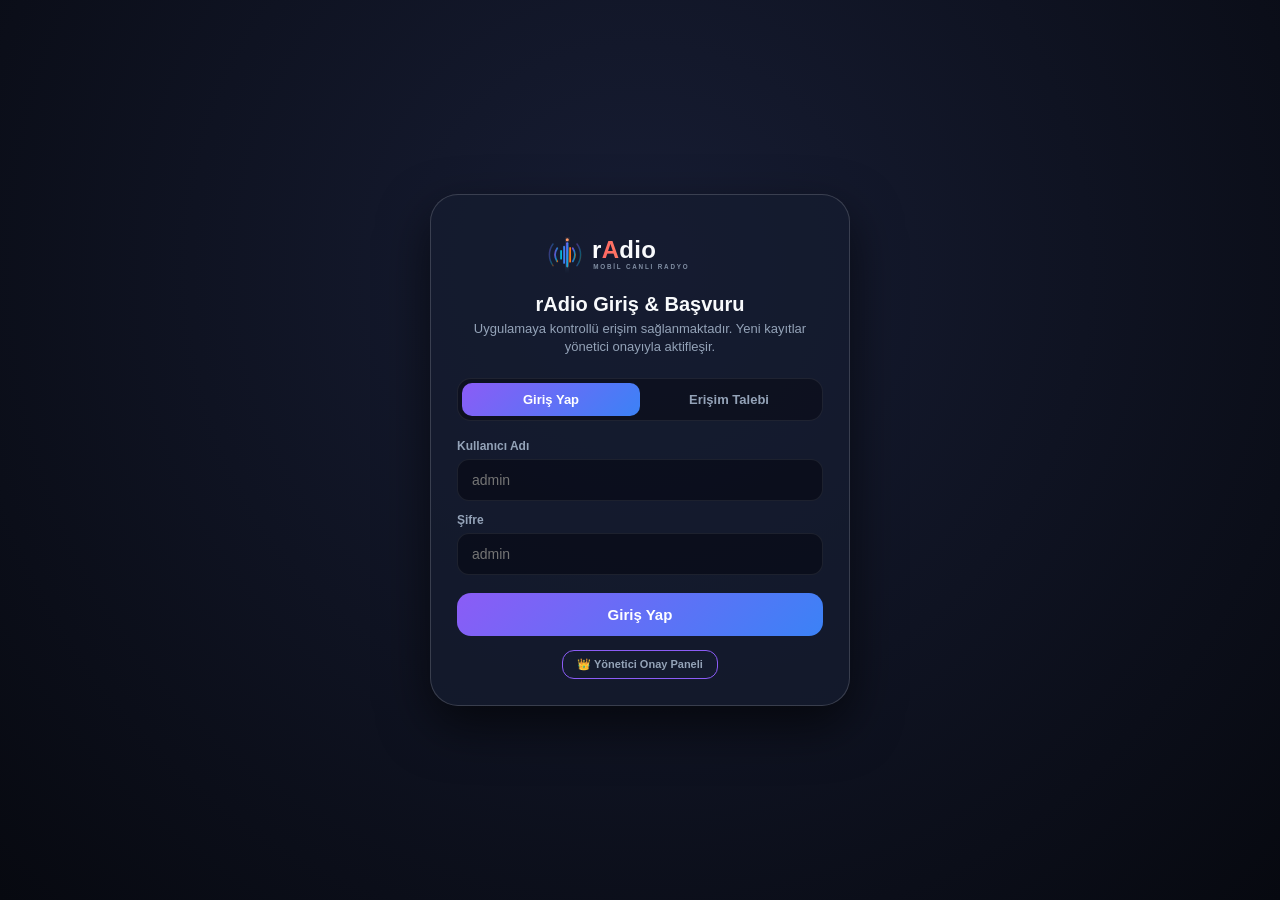
==== commit ab1f5694: "fix(ui): fix invisible SVG icons on iOS WebKit, adjust 100dvh modal responsive fit, and fix stray cl" ====
--- a/index.html
+++ b/index.html
@@ -21,12 +21,12 @@
   <link rel="manifest" href="./manifest.webmanifest">
 
   <!-- Stylesheets with versioning -->
-  <link rel="stylesheet" href="./css/main.css?v=2.0.4">
-  <link rel="stylesheet" href="./css/modern.css?v=2.0.4">
-  <link rel="stylesheet" href="./css/minimal.css?v=2.0.4">
-  <link rel="stylesheet" href="./css/directory.css?v=2.0.4">
-  <link rel="stylesheet" href="./css/player.css?v=2.0.4">
-  <link rel="stylesheet" href="./css/auth.css?v=2.0.4">
+  <link rel="stylesheet" href="./css/main.css?v=2.0.9">
+  <link rel="stylesheet" href="./css/modern.css?v=2.0.9">
+  <link rel="stylesheet" href="./css/minimal.css?v=2.0.9">
+  <link rel="stylesheet" href="./css/directory.css?v=2.0.9">
+  <link rel="stylesheet" href="./css/player.css?v=2.0.9">
+  <link rel="stylesheet" href="./css/auth.css?v=2.0.9">
 
   <!-- Hls.js fallback for non-Safari browsers (Safari plays HLS natively) -->
   <script src="https://cdn.jsdelivr.net/npm/hls.js@1.5.8/dist/hls.min.js"></script>
@@ -64,8 +64,8 @@
       </div>
       <div class="mini-controls-wrap" onclick="event.stopPropagation()">
         <button class="mini-play-btn" id="miniPlayBtn" onclick="window.rApp.audioEngine.togglePlayPause()" aria-label="Oynat / Duraklat">
-          <svg class="mini-play-svg" viewBox="0 0 24 24" fill="currentColor"><polygon points="7,5 19,12 7,19"/></svg>
-          <svg class="mini-pause-svg" viewBox="0 0 24 24" fill="currentColor" style="display:none;"><rect x="6" y="5" width="4" height="14" rx="1"/><rect x="14" y="5" width="4" height="14" rx="1"/></svg>
+          <svg class="mini-play-svg" width="20" height="20" viewBox="0 0 24 24" fill="currentColor"><polygon points="7,5 19,12 7,19"/></svg>
+          <svg class="mini-pause-svg" width="20" height="20" viewBox="0 0 24 24" fill="currentColor" style="display:none;"><rect x="6" y="5" width="4" height="14" rx="1"/><rect x="14" y="5" width="4" height="14" rx="1"/></svg>
         </button>
       </div>
     </div>
@@ -96,12 +96,12 @@
   <div class="player-sheet-modal" id="playerSheetModal">
     <div class="sheet-top-bar">
       <button class="icon-btn modal-dismiss-btn" onclick="window.rApp.closePlayerModal()" aria-label="Kapat">
-        <svg viewBox="0 0 24 24" fill="none" stroke="currentColor" stroke-width="2.5" stroke-linecap="round" stroke-linejoin="round"><line x1="18" y1="6" x2="6" y2="18"/><line x1="6" y1="6" x2="18" y2="18"/></svg>
+        <svg width="20" height="20" viewBox="0 0 24 24" fill="none" stroke="#ffffff" stroke-width="2.5" stroke-linecap="round" stroke-linejoin="round"><line x1="18" y1="6" x2="6" y2="18"/><line x1="6" y1="6" x2="18" y2="18"/></svg>
       </button>
       <div class="sheet-handle-pill" onclick="window.rApp.closePlayerModal()"></div>
       <button class="icon-btn modal-fav-btn" id="modalFavBtn" onclick="window.rApp.toggleCurrentFavorite()" aria-label="Favori">
-        <svg class="heart-icon empty" viewBox="0 0 24 24" fill="none" stroke="currentColor" stroke-width="2" stroke-linecap="round" stroke-linejoin="round"><path d="M20.84 4.61a5.5 5.5 0 0 0-7.78 0L12 5.67l-1.06-1.06a5.5 5.5 0 0 0-7.78 7.78l1.06 1.06L12 21.23l7.78-7.78 1.06-1.06a5.5 5.5 0 0 0 0-7.78z"/></svg>
-        <svg class="heart-icon filled" viewBox="0 0 24 24" fill="#ef4444" stroke="#ef4444" stroke-width="2" stroke-linecap="round" stroke-linejoin="round" style="display:none;"><path d="M20.84 4.61a5.5 5.5 0 0 0-7.78 0L12 5.67l-1.06-1.06a5.5 5.5 0 0 0-7.78 7.78l1.06 1.06L12 21.23l7.78-7.78 1.06-1.06a5.5 5.5 0 0 0 0-7.78z"/></svg>
+        <svg class="heart-icon empty" width="22" height="22" viewBox="0 0 24 24" fill="none" stroke="#ffffff" stroke-width="2" stroke-linecap="round" stroke-linejoin="round"><path d="M20.84 4.61a5.5 5.5 0 0 0-7.78 0L12 5.67l-1.06-1.06a5.5 5.5 0 0 0-7.78 7.78l1.06 1.06L12 21.23l7.78-7.78 1.06-1.06a5.5 5.5 0 0 0 0-7.78z"/></svg>
+        <svg class="heart-icon filled" width="22" height="22" viewBox="0 0 24 24" fill="#ef4444" stroke="#ef4444" stroke-width="2" stroke-linecap="round" stroke-linejoin="round" style="display:none;"><path d="M20.84 4.61a5.5 5.5 0 0 0-7.78 0L12 5.67l-1.06-1.06a5.5 5.5 0 0 0-7.78 7.78l1.06 1.06L12 21.23l7.78-7.78 1.06-1.06a5.5 5.5 0 0 0 0-7.78z"/></svg>
       </button>
     </div>
 
@@ -142,24 +142,24 @@
     <!-- Controls Cluster with High-End Glassmorphism Buttons -->
     <div class="player-main-controls">
       <button class="player-ctrl-btn player-skip-btn" onclick="window.rApp.playAdjacentStation(-1)" title="Önceki İstasyon" aria-label="Önceki İstasyon">
-        <svg viewBox="0 0 24 24" fill="none" stroke="currentColor" stroke-width="2.2" stroke-linecap="round" stroke-linejoin="round">
+        <svg width="26" height="26" viewBox="0 0 24 24" fill="none" stroke="#ffffff" stroke-width="2.2" stroke-linecap="round" stroke-linejoin="round">
           <polygon points="19 20 9 12 19 4 19 20"></polygon>
           <line x1="5" y1="19" x2="5" y2="5"></line>
         </svg>
       </button>
 
       <button class="player-big-play" id="modalPlayBtn" onclick="window.rApp.audioEngine.togglePlayPause()" aria-label="Oynat / Duraklat">
-        <svg class="play-svg" viewBox="0 0 24 24" fill="currentColor">
+        <svg class="play-svg" width="34" height="34" viewBox="0 0 24 24" fill="#ffffff">
           <polygon points="7,4 21,12 7,20"></polygon>
         </svg>
-        <svg class="pause-svg" viewBox="0 0 24 24" fill="currentColor" style="display:none;">
+        <svg class="pause-svg" width="34" height="34" viewBox="0 0 24 24" fill="#ffffff" style="display:none;">
           <rect x="6" y="4" width="4" height="16" rx="1.5"></rect>
           <rect x="14" y="4" width="4" height="16" rx="1.5"></rect>
         </svg>
       </button>
 
       <button class="player-ctrl-btn player-skip-btn" onclick="window.rApp.playAdjacentStation(1)" title="Sonraki İstasyon" aria-label="Sonraki İstasyon">
-        <svg viewBox="0 0 24 24" fill="none" stroke="currentColor" stroke-width="2.2" stroke-linecap="round" stroke-linejoin="round">
+        <svg width="26" height="26" viewBox="0 0 24 24" fill="none" stroke="#ffffff" stroke-width="2.2" stroke-linecap="round" stroke-linejoin="round">
           <polygon points="5 4 15 12 5 20 5 4"></polygon>
           <line x1="19" y1="5" x2="19" y2="19"></line>
         </svg>
@@ -169,19 +169,18 @@
     <!-- Volume Slider Bar with SVG Audio Icons -->
     <div class="player-volume-container">
       <button class="player-vol-icon-btn" onclick="window.rApp.audioEngine.setVolume(0)" aria-label="Sesi Kapat">
-        <svg viewBox="0 0 24 24" fill="none" stroke="currentColor" stroke-width="2" stroke-linecap="round" stroke-linejoin="round">
+        <svg width="18" height="18" viewBox="0 0 24 24" fill="none" stroke="#ffffff" stroke-width="2" stroke-linecap="round" stroke-linejoin="round">
           <polygon points="11 5 6 9 2 9 2 15 6 15 11 19 11 5"></polygon>
         </svg>
       </button>
       <input type="range" class="player-vol-slider" id="modalVolSlider" min="0" max="1" step="0.01" value="0.85" oninput="window.rApp.onVolumeChange(this.value)">
       <button class="player-vol-icon-btn" onclick="window.rApp.audioEngine.setVolume(1)" aria-label="Maksimum Ses">
-        <svg viewBox="0 0 24 24" fill="none" stroke="currentColor" stroke-width="2" stroke-linecap="round" stroke-linejoin="round">
+        <svg width="18" height="18" viewBox="0 0 24 24" fill="none" stroke="#ffffff" stroke-width="2" stroke-linecap="round" stroke-linejoin="round">
           <polygon points="11 5 6 9 2 9 2 15 6 15 11 19 11 5"></polygon>
           <path d="M15.54 8.46a5 5 0 0 1 0 7.07"></path>
           <path d="M19.07 4.93a10 10 0 0 1 0 14.14"></path>
         </svg>
       </button>
-    </div>
     </div>
 
     <!-- Sleep Timer Bar Button -->
@@ -285,10 +284,10 @@
   </div>
 
   <!-- JavaScript Modules with versioning -->
-  <script src="./js/storage.js?v=2.0.8"></script>
-  <script src="./js/metadata-service.js?v=2.0.8"></script>
-  <script src="./js/audio-engine.js?v=2.0.8"></script>
-  <script src="./js/auth-manager.js?v=2.0.8"></script>
-  <script src="./js/app.js?v=2.0.8"></script>
+  <script src="./js/storage.js?v=2.0.9"></script>
+  <script src="./js/metadata-service.js?v=2.0.9"></script>
+  <script src="./js/audio-engine.js?v=2.0.9"></script>
+  <script src="./js/auth-manager.js?v=2.0.9"></script>
+  <script src="./js/app.js?v=2.0.9"></script>
 </body>
 </html>
--- a/css/main.css
+++ b/css/main.css
@@ -117,6 +117,14 @@
   transition: all 0.2s;
 }
 
+.icon-btn svg {
+  width: 20px;
+  height: 20px;
+  display: block;
+  flex-shrink: 0;
+  stroke: currentColor;
+}
+
 .icon-btn:active {
   transform: scale(0.92);
   background: rgba(255, 255, 255, 0.12);
--- a/css/modern.css
+++ b/css/modern.css
@@ -316,6 +316,14 @@
   box-shadow: 0 4px 14px rgba(99, 102, 241, 0.4);
 }
 
+.mini-play-btn svg {
+  width: 18px;
+  height: 18px;
+  display: block;
+  flex-shrink: 0;
+  fill: #ffffff;
+}
+
 /* iOS Bottom Tab Bar */
 .modern-tab-nav {
   position: fixed;
--- a/css/player.css
+++ b/css/player.css
@@ -3,6 +3,10 @@
 .player-sheet-modal {
   position: fixed;
   inset: 0;
+  width: 100%;
+  height: 100vh;
+  height: 100dvh;
+  max-height: 100dvh;
   background: rgba(8, 10, 18, 0.98);
   backdrop-filter: blur(30px);
   -webkit-backdrop-filter: blur(30px);
@@ -10,10 +14,11 @@
   display: flex;
   flex-direction: column;
   justify-content: space-between;
-  padding: calc(var(--safe-top) + 16px) 24px calc(var(--safe-bottom) + 24px);
+  padding: calc(var(--safe-top) + 10px) 20px calc(var(--safe-bottom) + 14px);
   transform: translateY(100%);
   transition: transform 0.35s cubic-bezier(0.16, 1, 0.3, 1);
   overflow-y: auto;
+  box-sizing: border-box;
 }
 
 .player-sheet-modal.open {
@@ -26,13 +31,49 @@
   align-items: center;
   justify-content: space-between;
   width: 100%;
+  margin-bottom: 4px;
+}
+
+.sheet-top-bar .icon-btn {
+  width: 40px;
+  height: 40px;
+  border-radius: 50%;
+  background: rgba(255, 255, 255, 0.10);
+  border: 1px solid rgba(255, 255, 255, 0.18);
+  backdrop-filter: blur(12px);
+  -webkit-backdrop-filter: blur(12px);
+  display: flex;
+  align-items: center;
+  justify-content: center;
+  color: #ffffff;
+  cursor: pointer;
+  transition: all 0.2s ease;
+  -webkit-tap-highlight-color: transparent;
+}
+
+.sheet-top-bar .icon-btn:active {
+  transform: scale(0.92);
+  background: rgba(255, 255, 255, 0.22);
+}
+
+.sheet-top-bar .icon-btn svg {
+  width: 20px;
+  height: 20px;
+  display: block;
+  flex-shrink: 0;
+  stroke: #ffffff;
+}
+
+.sheet-top-bar .modal-fav-btn svg.heart-icon.filled {
+  fill: #ef4444;
+  stroke: #ef4444;
 }
 
 .sheet-handle-pill {
   width: 44px;
   height: 5px;
   border-radius: 4px;
-  background: rgba(255, 255, 255, 0.25);
+  background: rgba(255, 255, 255, 0.35);
   cursor: pointer;
 }
 
@@ -51,30 +92,30 @@
   flex-direction: column;
   align-items: center;
   justify-content: center;
-  margin: 16px 0;
+  margin: 6px 0;
 }
 
 .player-ambient-glow {
   position: absolute;
-  width: 240px;
-  height: 240px;
+  width: 220px;
+  height: 220px;
   border-radius: 50%;
   background: radial-gradient(circle, rgba(139, 92, 246, 0.45) 0%, rgba(6, 182, 212, 0.25) 50%, transparent 75%);
-  filter: blur(50px);
+  filter: blur(45px);
   z-index: 1;
   pointer-events: none;
-  transform: translateY(-8px);
+  transform: translateY(-4px);
   transition: background 0.8s ease;
 }
 
 .player-art-frame {
   position: relative;
   z-index: 2;
-  width: 220px;
-  height: 220px;
-  border-radius: 28px;
+  width: min(200px, 24vh);
+  height: min(200px, 24vh);
+  border-radius: 22px;
   overflow: hidden;
-  box-shadow: 0 25px 60px rgba(0, 0, 0, 0.8);
+  box-shadow: 0 20px 50px rgba(0, 0, 0, 0.8);
   background: #121626;
   border: 1px solid rgba(255, 255, 255, 0.16);
   transition: transform 0.3s cubic-bezier(0.34, 1.56, 0.64, 1);
@@ -95,8 +136,8 @@
   align-items: flex-end;
   justify-content: center;
   gap: 5px;
-  height: 28px;
-  margin-top: 18px;
+  height: 20px;
+  margin-top: 10px;
 }
 
 .viz-bar {
@@ -126,28 +167,28 @@
 /* Station Details in Modal */
 .player-details-block {
   text-align: center;
-  margin-bottom: 12px;
+  margin-bottom: 6px;
 }
 
 .player-st-title {
-  font-size: 26px;
+  font-size: 22px;
   font-weight: 800;
-  letter-spacing: -0.5px;
-  color: #ffffff;
-  margin-bottom: 6px;
+  letter-spacing: -0.4px;
+  color: #ffffff;
+  margin-bottom: 4px;
 }
 
 /* Live Track Information Badge & Text */
 .player-track-box {
   background: linear-gradient(135deg, rgba(255, 255, 255, 0.08) 0%, rgba(255, 255, 255, 0.03) 100%);
   border: 1px solid rgba(255, 255, 255, 0.14);
-  border-radius: 18px;
-  padding: 12px 20px;
-  margin: 10px auto 14px;
-  max-width: 330px;
+  border-radius: 16px;
+  padding: 8px 18px;
+  margin: 6px auto 8px;
+  max-width: 320px;
   backdrop-filter: blur(16px);
   -webkit-backdrop-filter: blur(16px);
-  box-shadow: 0 10px 30px rgba(0, 0, 0, 0.45);
+  box-shadow: 0 8px 24px rgba(0, 0, 0, 0.4);
   animation: fadeInTrack 0.35s cubic-bezier(0.16, 1, 0.3, 1);
 }
 
@@ -165,7 +206,7 @@
   letter-spacing: 1.2px;
   color: var(--accent-cyan);
   text-transform: uppercase;
-  margin-bottom: 6px;
+  margin-bottom: 4px;
 }
 
 .pulse-dot {
@@ -184,7 +225,7 @@
 }
 
 .player-track-title {
-  font-size: 16px;
+  font-size: 15px;
   font-weight: 700;
   color: #ffffff;
   white-space: nowrap;
@@ -194,20 +235,20 @@
 }
 
 .player-track-artist {
-  font-size: 14px;
+  font-size: 13px;
   font-weight: 600;
   color: var(--accent-orange);
   white-space: nowrap;
   overflow: hidden;
   text-overflow: ellipsis;
-  margin-top: 3px;
+  margin-top: 2px;
 }
 
 .player-st-genre {
-  font-size: 14px;
+  font-size: 13px;
   font-weight: 600;
   color: var(--accent-orange);
-  margin-bottom: 4px;
+  margin-bottom: 2px;
 }
 
 .player-st-codec {
@@ -220,36 +261,46 @@
   display: flex;
   align-items: center;
   justify-content: center;
-  gap: 28px;
-  margin: 12px 0 20px;
+  gap: 26px;
+  margin: 6px 0 12px;
 }
 
 .player-ctrl-btn.player-skip-btn {
-  width: 52px;
-  height: 52px;
-  border-radius: 50%;
-  background: rgba(255, 255, 255, 0.08);
-  border: 1px solid rgba(255, 255, 255, 0.14);
-  backdrop-filter: blur(12px);
-  -webkit-backdrop-filter: blur(12px);
-  color: #ffffff;
-  display: flex;
-  align-items: center;
-  justify-content: center;
-  cursor: pointer;
-  box-shadow: 0 6px 20px rgba(0, 0, 0, 0.35);
-  transition: all 0.2s ease;
+  width: 54px;
+  height: 54px;
+  border-radius: 50%;
+  background: rgba(255, 255, 255, 0.12);
+  border: 1px solid rgba(255, 255, 255, 0.22);
+  backdrop-filter: blur(16px);
+  -webkit-backdrop-filter: blur(16px);
+  color: #ffffff;
+  display: flex;
+  align-items: center;
+  justify-content: center;
+  cursor: pointer;
+  box-shadow: 0 8px 24px rgba(0, 0, 0, 0.45);
+  transition: all 0.2s cubic-bezier(0.16, 1, 0.3, 1);
+  -webkit-tap-highlight-color: transparent;
 }
 
 .player-ctrl-btn.player-skip-btn:active {
   transform: scale(0.92);
-  background: rgba(255, 255, 255, 0.16);
-  border-color: rgba(255, 255, 255, 0.25);
+  background: rgba(255, 255, 255, 0.24);
+  border-color: rgba(255, 255, 255, 0.35);
+}
+
+.player-ctrl-btn.player-skip-btn svg {
+  width: 26px !important;
+  height: 26px !important;
+  display: block !important;
+  flex-shrink: 0;
+  stroke: #ffffff !important;
+  fill: none !important;
 }
 
 .player-big-play {
-  width: 76px;
-  height: 76px;
+  width: 72px;
+  height: 72px;
   border-radius: 50%;
   background: linear-gradient(135deg, #a855f7 0%, #6366f1 50%, #06b6d4 100%);
   border: none;
@@ -260,11 +311,15 @@
   cursor: pointer;
   box-shadow: 0 12px 35px rgba(99, 102, 241, 0.5);
   transition: all 0.2s cubic-bezier(0.34, 1.56, 0.64, 1);
+  -webkit-tap-highlight-color: transparent;
 }
 
 .player-big-play svg {
-  width: 32px;
-  height: 32px;
+  width: 34px !important;
+  height: 34px !important;
+  display: block !important;
+  flex-shrink: 0;
+  fill: #ffffff !important;
 }
 
 .player-big-play:active {
@@ -276,24 +331,34 @@
 .player-volume-container {
   display: flex;
   align-items: center;
-  gap: 14px;
+  gap: 12px;
   width: 100%;
-  max-width: 320px;
-  margin: 0 auto 16px;
-  padding: 0 10px;
+  max-width: 310px;
+  margin: 0 auto 10px;
+  padding: 0 8px;
+  box-sizing: border-box;
 }
 
 .player-vol-icon-btn {
   background: transparent;
   border: none;
-  color: var(--text-secondary);
-  display: flex;
-  align-items: center;
-  justify-content: center;
-  cursor: pointer;
-  padding: 6px;
+  color: rgba(255, 255, 255, 0.7);
+  display: flex;
+  align-items: center;
+  justify-content: center;
+  cursor: pointer;
+  padding: 4px;
   border-radius: 8px;
   transition: color 0.15s ease;
+  -webkit-tap-highlight-color: transparent;
+}
+
+.player-vol-icon-btn svg {
+  width: 18px !important;
+  height: 18px !important;
+  display: block !important;
+  flex-shrink: 0;
+  stroke: currentColor !important;
 }
 
 .player-vol-icon-btn:hover,
@@ -307,7 +372,7 @@
   appearance: none;
   height: 6px;
   border-radius: 3px;
-  background: rgba(255, 255, 255, 0.15);
+  background: rgba(255, 255, 255, 0.18);
   outline: none;
 }
 
@@ -326,17 +391,19 @@
 .sleep-timer-bar {
   background: rgba(255, 255, 255, 0.06);
   border: 1px solid var(--glass-border);
-  border-radius: 18px;
-  padding: 10px 20px;
+  border-radius: 14px;
+  padding: 8px 18px;
   display: flex;
   align-items: center;
   justify-content: space-between;
   width: 100%;
-  max-width: 340px;
+  max-width: 310px;
   margin: 0 auto;
   cursor: pointer;
-  font-size: 13px;
+  font-size: 12px;
   color: var(--text-secondary);
+  box-sizing: border-box;
+  -webkit-tap-highlight-color: transparent;
 }
 
 .sleep-timer-bar.active {
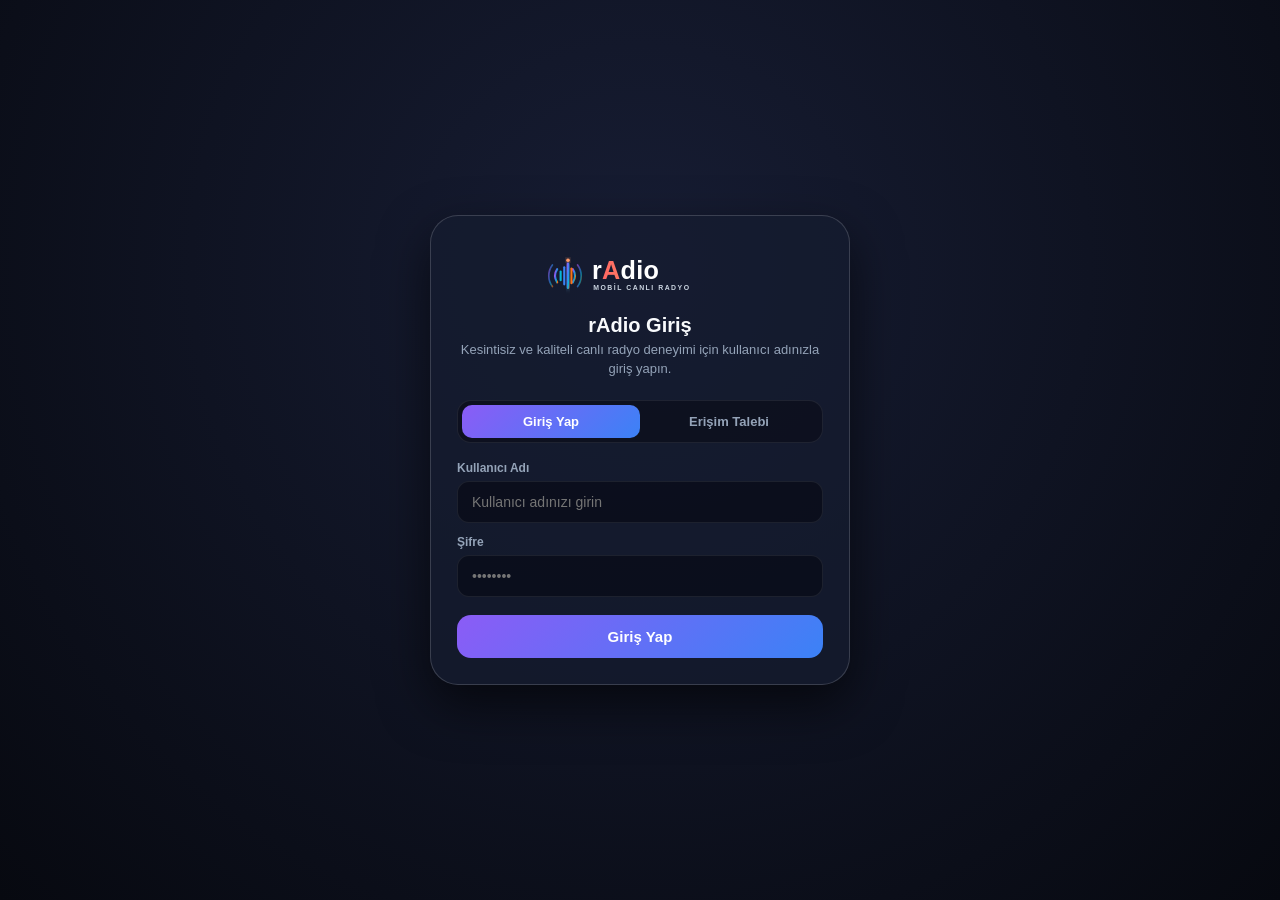
==== commit ed4a05a2: "feat(ios-pwa): fix bottom safe area layout, enhance top header contrast, remove admin placeholders, " ====
--- a/index.html
+++ b/index.html
@@ -21,12 +21,12 @@
   <link rel="manifest" href="./manifest.webmanifest">
 
   <!-- Stylesheets with versioning -->
-  <link rel="stylesheet" href="./css/main.css?v=2.0.9">
-  <link rel="stylesheet" href="./css/modern.css?v=2.0.9">
-  <link rel="stylesheet" href="./css/minimal.css?v=2.0.9">
-  <link rel="stylesheet" href="./css/directory.css?v=2.0.9">
-  <link rel="stylesheet" href="./css/player.css?v=2.0.9">
-  <link rel="stylesheet" href="./css/auth.css?v=2.0.9">
+  <link rel="stylesheet" href="./css/main.css?v=2.1.0">
+  <link rel="stylesheet" href="./css/modern.css?v=2.1.0">
+  <link rel="stylesheet" href="./css/minimal.css?v=2.1.0">
+  <link rel="stylesheet" href="./css/directory.css?v=2.1.0">
+  <link rel="stylesheet" href="./css/player.css?v=2.1.0">
+  <link rel="stylesheet" href="./css/auth.css?v=2.1.0">
 
   <!-- Hls.js fallback for non-Safari browsers (Safari plays HLS natively) -->
   <script src="https://cdn.jsdelivr.net/npm/hls.js@1.5.8/dist/hls.min.js"></script>
@@ -38,13 +38,22 @@
     
     <!-- Top Safe Area App Header -->
     <header class="app-header">
-      <div class="app-brand" onclick="window.rApp.switchTab('home')">
+      <div class="app-brand" onclick="window.rApp.switchTab('home')" style="cursor:pointer;" title="Ana Sayfa">
         <img src="./assets/brand/logo.svg" alt="rAdio">
       </div>
       <div class="header-actions">
-        <button class="icon-btn" onclick="window.rApp.applyTheme('directory')" title="Radyo Arama & Rehber">🔍</button>
-        <button class="icon-btn" onclick="window.rApp.openAuthModal()" title="Hesap / Giriş">👤</button>
-        <button class="icon-btn" onclick="window.rApp.switchTab('settings')" title="Ayarlar & Tasarım">⚙️</button>
+        <button class="icon-btn" onclick="window.rApp.applyTheme('directory')" title="Radyo Arama & Rehber" aria-label="Arama">
+          <svg width="18" height="18" viewBox="0 0 24 24" fill="none" stroke="#ffffff" stroke-width="2.3" stroke-linecap="round" stroke-linejoin="round"><circle cx="11" cy="11" r="8"/><line x1="21" y1="21" x2="16.65" y2="16.65"/></svg>
+        </button>
+        <button class="icon-btn" onclick="window.rApp.openAboutModal()" title="Hakkında & Yasal Bilgilendirme / Telif" aria-label="Hakkında">
+          <svg width="18" height="18" viewBox="0 0 24 24" fill="none" stroke="#ffffff" stroke-width="2.3" stroke-linecap="round" stroke-linejoin="round"><circle cx="12" cy="12" r="10"/><line x1="12" y1="16" x2="12" y2="12"/><line x1="12" y1="8" x2="12.01" y2="8"/></svg>
+        </button>
+        <button class="icon-btn" onclick="window.rApp.openAuthModal()" title="Hesap / Giriş" aria-label="Hesap">
+          <svg width="18" height="18" viewBox="0 0 24 24" fill="none" stroke="#ffffff" stroke-width="2.3" stroke-linecap="round" stroke-linejoin="round"><path d="M20 21v-2a4 4 0 0 0-4-4H8a4 4 0 0 0-4 4v2"/><circle cx="12" cy="7" r="4"/></svg>
+        </button>
+        <button class="icon-btn" onclick="window.rApp.switchTab('settings')" title="Ayarlar & Tasarım" aria-label="Ayarlar">
+          <svg width="18" height="18" viewBox="0 0 24 24" fill="none" stroke="#ffffff" stroke-width="2.3" stroke-linecap="round" stroke-linejoin="round"><circle cx="12" cy="12" r="3"/><path d="M19.4 15a1.65 1.65 0 0 0 .33 1.82l.06.06a2 2 0 0 1 0 2.83 2 2 0 0 1-2.83 0l-.06-.06a1.65 1.65 0 0 0-1.82-.33 1.65 1.65 0 0 0-1 1.51V21a2 2 0 0 1-2 2 2 2 0 0 1-2-2v-.09A1.65 1.65 0 0 0 9 19.4a1.65 1.65 0 0 0-1.82.33l-.06.06a2 2 0 0 1-2.83 0 2 2 0 0 1 0-2.83l.06-.06a1.65 1.65 0 0 0 .33-1.82 1.65 1.65 0 0 0-1.51-1H3a2 2 0 0 1-2-2 2 2 0 0 1 2-2h.09A1.65 1.65 0 0 0 4.6 9a1.65 1.65 0 0 0-.33-1.82l-.06-.06a2 2 0 0 1 0-2.83 2 2 0 0 1 2.83 0l.06.06a1.65 1.65 0 0 0 1.82.33H9a1.65 1.65 0 0 0 1-1.51V3a2 2 0 0 1 2-2 2 2 0 0 1 2 2v.09a1.65 1.65 0 0 0 1 1.51 1.65 1.65 0 0 0 1.82-.33l.06-.06a2 2 0 0 1 2.83 0 2 2 0 0 1 0 2.83l-.06.06a1.65 1.65 0 0 0-.33 1.82V9a1.65 1.65 0 0 0 1.51 1H21a2 2 0 0 1 2 2 2 2 0 0 1-2 2h-.09a1.65 1.65 0 0 0-1.51 1z"/></svg>
+        </button>
       </div>
     </header>
 
@@ -198,8 +207,8 @@
       </div>
       <div class="auth-card-header">
         <img src="./assets/brand/logo.svg" alt="rAdio">
-        <div class="auth-card-title">rAdio Giriş & Başvuru</div>
-        <div class="auth-card-subtitle">Uygulamaya kontrollü erişim sağlanmaktadır. Yeni kayıtlar yönetici onayıyla aktifleşir.</div>
+        <div class="auth-card-title">rAdio Giriş</div>
+        <div class="auth-card-subtitle">Kesintisiz ve kaliteli canlı radyo deneyimi için kullanıcı adınızla giriş yapın.</div>
       </div>
 
       <div class="auth-nav-tabs" id="authNavTabs">
@@ -215,11 +224,11 @@
         <div class="auth-input-group">
           <div class="auth-input-field">
             <label>Kullanıcı Adı</label>
-            <input type="text" id="authEmailInput" placeholder="admin" autocomplete="username" autocapitalize="none">
+            <input type="text" id="authEmailInput" placeholder="Kullanıcı adınızı girin" autocomplete="username" autocapitalize="none">
           </div>
           <div class="auth-input-field">
             <label>Şifre</label>
-            <input type="password" id="authPasswordInput" placeholder="admin" autocomplete="current-password">
+            <input type="password" id="authPasswordInput" placeholder="••••••••" autocomplete="current-password">
           </div>
         </div>
 
@@ -238,12 +247,6 @@
           <button class="filter-chip-btn" style="font-size:11px; color:#ef4444;" onclick="window.rApp.logoutUser()">Çıkış Yap</button>
         </div>
       </div>
-
-      <div style="text-align:center; margin-top:14px;">
-        <button class="filter-chip-btn" style="border-color:var(--accent-purple); font-size:11px;" onclick="window.rApp.openAdminModal();">
-          👑 Yönetici Onay Paneli
-        </button>
-      </div>
     </div>
   </div>
 
@@ -264,6 +267,71 @@
     </div>
   </div>
 
+  <!-- About & Legal / DMCA Disclaimer Modal -->
+  <div class="about-modal" id="aboutModal">
+    <div class="about-card-panel">
+      <div class="about-header-top">
+        <div class="about-app-brand">
+          <img src="./assets/brand/logo.svg" alt="rAdio">
+          <span class="about-version-badge">v2.1.0 PWA</span>
+        </div>
+        <button class="icon-btn" onclick="window.rApp.closeAboutModal()" aria-label="Kapat">✕</button>
+      </div>
+
+      <div class="about-legal-section">
+        <div class="about-legal-item">
+          <div class="about-item-title">
+            <span>📻</span> <span>Hizmet & Platform Tanımı</span>
+          </div>
+          <div class="about-item-text">
+            <strong>rAdio</strong>, internet ortamında radyo kuruluşları ve bağımsız platformlar tarafından halka açık, lisanslı ve ücretsiz (open public stream) olarak sunulan canlı radyo yayın akışlarını tek bir modern arayüzde bir araya getiren bağımsız bir radyo oynatıcı ve dizin hizmetidir.
+          </div>
+        </div>
+
+        <div class="about-legal-item">
+          <div class="about-item-title">
+            <span>🔒</span> <span>Sıfır Medya Barındırma (0 Byte Media Hosting)</span>
+          </div>
+          <div class="about-item-text">
+            <strong>rAdio sunucularında hiçbir ses dosyası, radyo yayını, şarkı veya telifli medya materyali barındırılmaz ve depolanmaz.</strong> Uygulama, dinleyicinin doğrudan radyo istasyonunun kendi açık CDN/streaming sunucularına bağlanmasını sağlayan bir köprü / oynatıcı istemcisi işlevi görmektedir.
+          </div>
+        </div>
+
+        <div class="about-legal-item">
+          <div class="about-item-title">
+            <span>⚖️</span> <span>Fikri Mülkiyet ve Marka Hakları</span>
+          </div>
+          <div class="about-item-text">
+            Uygulamada yer alan tüm radyo logoları, istasyon isimleri, ticari markalar ve müzik yayın hakları münhasıran ilgili yayın kuruluşlarına ve hak sahiplerine aittir. rAdio'nun bu kurumlarla herhangi bir ticari ortaklığı, mülkiyet veya sponsorluk bağı bulunmamaktadır.
+          </div>
+        </div>
+
+        <div class="about-legal-item">
+          <div class="about-item-title">
+            <span>📩</span> <span>Telif Bildirimi & DMCA Prosedürü</span>
+          </div>
+          <div class="about-item-text">
+            rAdio, telif haklarına ve yasal düzenlemelere azami hassasiyet ve saygı göstermektedir. Telif hakkı sahibi veya yetkili yasal temsilcisi olduğunuz bir yayının veya bilginin dizinden kaldırılmasını talep ediyorsanız, hak sahipliği teyidiyle birlikte bize bildirmeniz halinde en geç <strong>24-48 saat</strong> içerisinde ilgili istasyon sistemden derhal ve kalıcı olarak kaldırılacaktır.
+          </div>
+        </div>
+
+        <div class="about-contact-box">
+          <div style="font-size:12px; font-weight:700; color:#cbd5e1; margin-bottom:4px;">Yasal & İletişim Masası</div>
+          <div style="font-size:11px; color:#94a3b8;">Telif talepleri, bildirim ve geri bildirimleriniz için:</div>
+          <a href="mailto:iletisim@radio.app" class="about-contact-btn">
+            ✉️ iletisim@radio.app
+          </a>
+        </div>
+      </div>
+
+      <div style="text-align:center; padding-top:4px;">
+        <button class="filter-chip-btn" style="width:100%; padding:10px; font-weight:700;" onclick="window.rApp.closeAboutModal()">
+          Anladım ve Kapat
+        </button>
+      </div>
+    </div>
+  </div>
+
   <!-- Toast Notifications Container -->
   <div class="toast-container" id="toastContainer"></div>
 
@@ -284,10 +352,10 @@
   </div>
 
   <!-- JavaScript Modules with versioning -->
-  <script src="./js/storage.js?v=2.0.9"></script>
-  <script src="./js/metadata-service.js?v=2.0.9"></script>
-  <script src="./js/audio-engine.js?v=2.0.9"></script>
-  <script src="./js/auth-manager.js?v=2.0.9"></script>
-  <script src="./js/app.js?v=2.0.9"></script>
+  <script src="./js/storage.js?v=2.1.0"></script>
+  <script src="./js/metadata-service.js?v=2.1.0"></script>
+  <script src="./js/audio-engine.js?v=2.1.0"></script>
+  <script src="./js/auth-manager.js?v=2.1.0"></script>
+  <script src="./js/app.js?v=2.1.0"></script>
 </body>
 </html>
--- a/css/main.css
+++ b/css/main.css
@@ -17,8 +17,8 @@
   --text-tertiary: #64748b;
   --safe-top: env(safe-area-inset-top, 0px);
   --safe-bottom: env(safe-area-inset-bottom, 0px);
-  --tabbar-height: 64px;
-  --miniplayer-height: 64px;
+  --tabbar-height: 50px;
+  --miniplayer-height: 56px;
 }
 
 * {
@@ -72,18 +72,18 @@
 
 /* iOS Top Safe Area Header */
 .app-header {
-  padding-top: max(var(--safe-top), 12px);
+  padding-top: calc(var(--safe-top) + 10px);
   padding-left: 18px;
   padding-right: 18px;
   padding-bottom: 12px;
   display: flex;
   align-items: center;
   justify-content: space-between;
-  background: rgba(10, 12, 22, 0.85);
-  backdrop-filter: blur(20px);
-  -webkit-backdrop-filter: blur(20px);
+  background: rgba(10, 12, 22, 0.95);
+  backdrop-filter: blur(24px);
+  -webkit-backdrop-filter: blur(24px);
   z-index: 50;
-  border-bottom: 1px solid var(--glass-border);
+  border-bottom: 1px solid rgba(255, 255, 255, 0.12);
 }
 
 .app-brand {
@@ -93,41 +93,46 @@
 }
 
 .app-brand img {
-  height: 32px;
+  height: 36px;
+  display: block;
 }
 
 .header-actions {
   display: flex;
   align-items: center;
-  gap: 8px;
+  gap: 10px;
 }
 
 .icon-btn {
   width: 38px;
   height: 38px;
   border-radius: 50%;
-  background: rgba(255, 255, 255, 0.06);
-  border: 1px solid var(--glass-border);
-  color: var(--text-primary);
+  background: rgba(255, 255, 255, 0.10);
+  border: 1px solid rgba(255, 255, 255, 0.18);
+  color: #ffffff;
   display: flex;
   align-items: center;
   justify-content: center;
   font-size: 16px;
   cursor: pointer;
-  transition: all 0.2s;
+  box-shadow: 0 4px 14px rgba(0, 0, 0, 0.35);
+  backdrop-filter: blur(12px);
+  -webkit-backdrop-filter: blur(12px);
+  transition: all 0.2s cubic-bezier(0.16, 1, 0.3, 1);
+  -webkit-tap-highlight-color: transparent;
 }
 
 .icon-btn svg {
-  width: 20px;
-  height: 20px;
+  width: 19px;
+  height: 19px;
   display: block;
   flex-shrink: 0;
-  stroke: currentColor;
+  stroke: #ffffff;
 }
 
 .icon-btn:active {
   transform: scale(0.92);
-  background: rgba(255, 255, 255, 0.12);
+  background: rgba(255, 255, 255, 0.22);
 }
 
 /* Main Content Area */
@@ -137,7 +142,7 @@
   overflow-y: auto;
   overflow-x: hidden;
   -webkit-overflow-scrolling: touch;
-  padding-bottom: calc(var(--tabbar-height) + var(--miniplayer-height) + var(--safe-bottom) + 16px);
+  padding-bottom: calc(var(--tabbar-height) + var(--miniplayer-height) + var(--safe-bottom) + 20px);
 }
 
 .main-viewport.no-bottom-nav {
--- a/css/modern.css
+++ b/css/modern.css
@@ -236,25 +236,26 @@
 /* Floating Modern Mini Player */
 .modern-mini-player-bar {
   position: fixed;
-  bottom: calc(var(--tabbar-height) + var(--safe-bottom) + 8px);
+  bottom: calc(var(--tabbar-height) + var(--safe-bottom) + 6px);
   left: 12px;
   right: 12px;
   max-width: 516px;
   margin: 0 auto;
   height: var(--miniplayer-height);
-  background: rgba(18, 24, 44, 0.92);
-  border: 1px solid var(--glass-border-light);
-  border-radius: 20px;
-  padding: 8px 14px;
+  background: rgba(18, 24, 46, 0.94);
+  border: 1px solid rgba(255, 255, 255, 0.16);
+  border-radius: 18px;
+  padding: 6px 14px;
   display: flex;
   align-items: center;
   justify-content: space-between;
   backdrop-filter: blur(24px);
   -webkit-backdrop-filter: blur(24px);
   z-index: 80;
-  box-shadow: 0 12px 36px rgba(0,0,0,0.6);
+  box-shadow: 0 10px 30px rgba(0,0,0,0.55);
   cursor: pointer;
   transition: transform 0.2s;
+  box-sizing: border-box;
 }
 
 .modern-mini-player-bar:active {
@@ -269,8 +270,8 @@
 }
 
 .mini-media-info img {
-  width: 46px;
-  height: 46px;
+  width: 44px;
+  height: 44px;
   border-radius: 12px;
   object-fit: cover;
   background: #111422;
@@ -333,14 +334,16 @@
   max-width: 540px;
   margin: 0 auto;
   height: calc(var(--tabbar-height) + var(--safe-bottom));
+  padding-top: 5px;
   padding-bottom: var(--safe-bottom);
-  background: rgba(10, 12, 22, 0.95);
-  border-top: 1px solid var(--glass-border);
-  display: flex;
-  align-items: center;
+  box-sizing: border-box;
+  background: rgba(10, 12, 24, 0.97);
+  border-top: 1px solid rgba(255, 255, 255, 0.12);
+  display: flex;
+  align-items: flex-start;
   justify-content: space-around;
-  backdrop-filter: blur(24px);
-  -webkit-backdrop-filter: blur(24px);
+  backdrop-filter: blur(28px);
+  -webkit-backdrop-filter: blur(28px);
   z-index: 85;
 }
 
@@ -348,22 +351,25 @@
   display: flex;
   flex-direction: column;
   align-items: center;
-  gap: 4px;
+  gap: 2px;
   color: var(--text-tertiary);
   font-size: 10px;
-  font-weight: 700;
+  font-weight: 600;
   background: transparent;
   border: none;
   cursor: pointer;
-  transition: color 0.15s;
-  padding: 6px 14px;
+  transition: all 0.15s ease;
+  padding: 3px 12px;
+  -webkit-tap-highlight-color: transparent;
 }
 
 .tab-nav-btn.active {
-  color: var(--accent-cyan);
+  color: #38bdf8;
+  transform: translateY(-1px);
 }
 
 .tab-nav-btn svg {
   width: 22px;
   height: 22px;
-}
+  display: block;
+}
--- a/css/auth.css
+++ b/css/auth.css
@@ -263,3 +263,126 @@
   font-weight: 700;
   cursor: pointer;
 }
+
+/* About & Legal / DMCA Disclaimer Modal */
+.about-modal {
+  position: fixed;
+  inset: 0;
+  background: rgba(8, 10, 18, 0.96);
+  backdrop-filter: blur(28px);
+  -webkit-backdrop-filter: blur(28px);
+  z-index: 640;
+  display: flex;
+  flex-direction: column;
+  padding: calc(var(--safe-top) + 16px) 18px calc(var(--safe-bottom) + 24px);
+  overflow-y: auto;
+  opacity: 0;
+  pointer-events: none;
+  transition: opacity 0.25s ease;
+  box-sizing: border-box;
+}
+
+.about-modal.open {
+  opacity: 1;
+  pointer-events: auto;
+}
+
+.about-card-panel {
+  background: var(--surface-card);
+  border: 1px solid var(--glass-border-light);
+  border-radius: 24px;
+  padding: 22px 18px;
+  box-shadow: 0 20px 50px rgba(0, 0, 0, 0.6);
+  max-width: 480px;
+  width: 100%;
+  margin: 0 auto;
+  display: flex;
+  flex-direction: column;
+  gap: 14px;
+  box-sizing: border-box;
+}
+
+.about-header-top {
+  display: flex;
+  align-items: center;
+  justify-content: space-between;
+  border-bottom: 1px solid var(--glass-border);
+  padding-bottom: 12px;
+}
+
+.about-app-brand {
+  display: flex;
+  align-items: center;
+  gap: 10px;
+}
+
+.about-app-brand img {
+  height: 32px;
+}
+
+.about-version-badge {
+  font-size: 11px;
+  font-weight: 700;
+  background: rgba(56, 189, 248, 0.15);
+  color: #38bdf8;
+  border: 1px solid rgba(56, 189, 248, 0.3);
+  padding: 3px 8px;
+  border-radius: 8px;
+}
+
+.about-legal-section {
+  display: flex;
+  flex-direction: column;
+  gap: 12px;
+}
+
+.about-legal-item {
+  background: rgba(255, 255, 255, 0.03);
+  border: 1px solid var(--glass-border);
+  border-radius: 14px;
+  padding: 12px 14px;
+}
+
+.about-item-title {
+  font-size: 13px;
+  font-weight: 700;
+  color: #f8fafc;
+  display: flex;
+  align-items: center;
+  gap: 8px;
+  margin-bottom: 6px;
+}
+
+.about-item-text {
+  font-size: 12px;
+  color: #94a3b8;
+  line-height: 1.5;
+}
+
+.about-item-text strong {
+  color: #e2e8f0;
+}
+
+.about-contact-box {
+  background: linear-gradient(135deg, rgba(59, 130, 246, 0.12), rgba(139, 92, 246, 0.12));
+  border: 1px solid rgba(99, 102, 241, 0.3);
+  border-radius: 14px;
+  padding: 14px;
+  text-align: center;
+}
+
+.about-contact-btn {
+  display: inline-flex;
+  align-items: center;
+  gap: 6px;
+  background: linear-gradient(135deg, var(--accent-purple), var(--accent-blue));
+  color: #ffffff;
+  text-decoration: none;
+  font-size: 13px;
+  font-weight: 700;
+  padding: 9px 18px;
+  border-radius: 12px;
+  margin-top: 8px;
+  border: none;
+  cursor: pointer;
+}
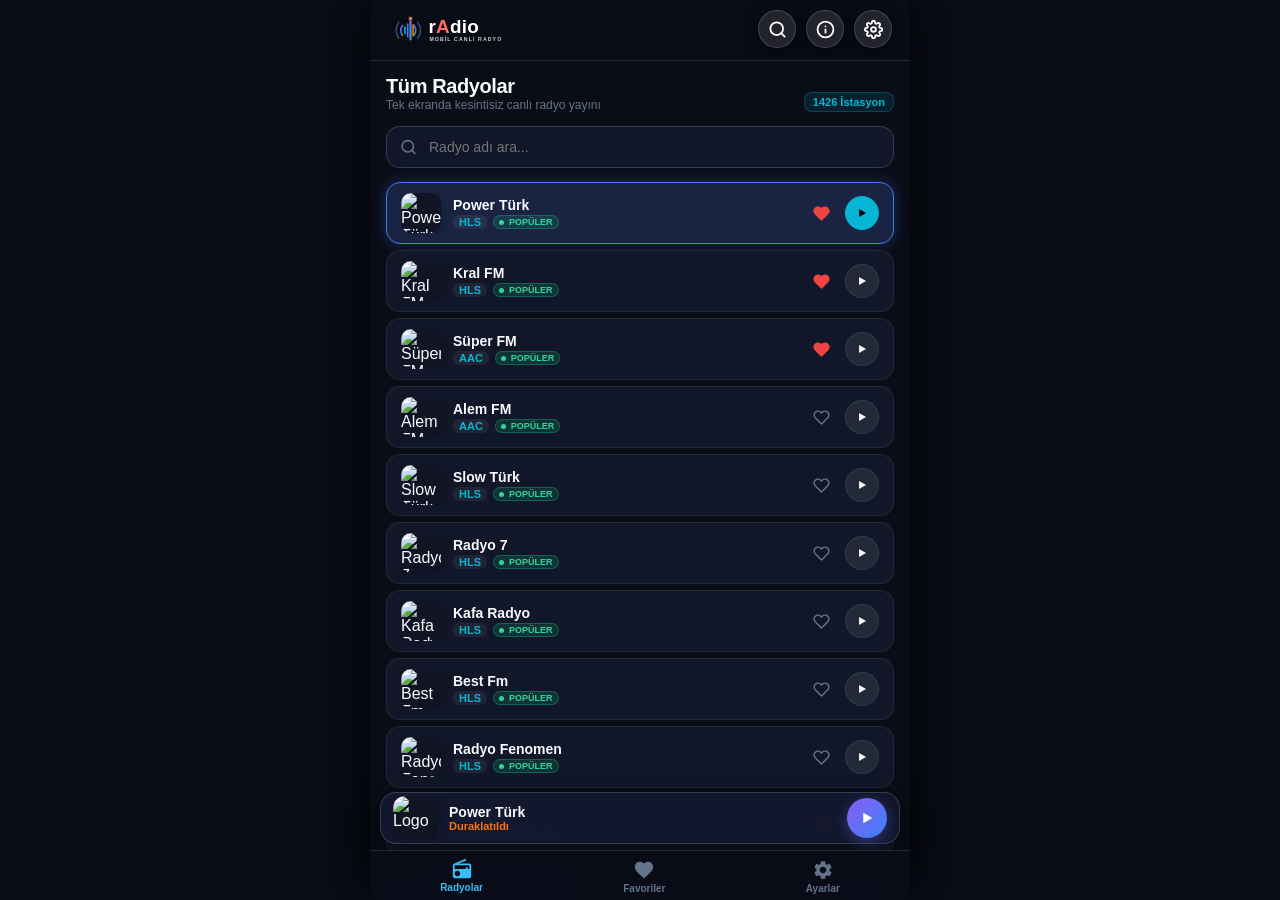
==== commit 9071fcc0: "feat: remove login/account screens, lock Design 3 (Directory) as sole UI, remove city & category fil" ====
--- a/index.html
+++ b/index.html
@@ -21,12 +21,11 @@
   <link rel="manifest" href="./manifest.webmanifest">
 
   <!-- Stylesheets with versioning -->
-  <link rel="stylesheet" href="./css/main.css?v=2.1.0">
-  <link rel="stylesheet" href="./css/modern.css?v=2.1.0">
-  <link rel="stylesheet" href="./css/minimal.css?v=2.1.0">
-  <link rel="stylesheet" href="./css/directory.css?v=2.1.0">
-  <link rel="stylesheet" href="./css/player.css?v=2.1.0">
-  <link rel="stylesheet" href="./css/auth.css?v=2.1.0">
+  <link rel="stylesheet" href="./css/main.css?v=2.2.0">
+  <link rel="stylesheet" href="./css/modern.css?v=2.2.0">
+  <link rel="stylesheet" href="./css/directory.css?v=2.2.0">
+  <link rel="stylesheet" href="./css/player.css?v=2.2.0">
+  <link rel="stylesheet" href="./css/auth.css?v=2.2.0">
 
   <!-- Hls.js fallback for non-Safari browsers (Safari plays HLS natively) -->
   <script src="https://cdn.jsdelivr.net/npm/hls.js@1.5.8/dist/hls.min.js"></script>
@@ -42,16 +41,13 @@
         <img src="./assets/brand/logo.svg" alt="rAdio">
       </div>
       <div class="header-actions">
-        <button class="icon-btn" onclick="window.rApp.applyTheme('directory')" title="Radyo Arama & Rehber" aria-label="Arama">
+        <button class="icon-btn" onclick="window.rApp.focusSearch()" title="Radyo Ara" aria-label="Arama">
           <svg width="18" height="18" viewBox="0 0 24 24" fill="none" stroke="#ffffff" stroke-width="2.3" stroke-linecap="round" stroke-linejoin="round"><circle cx="11" cy="11" r="8"/><line x1="21" y1="21" x2="16.65" y2="16.65"/></svg>
         </button>
         <button class="icon-btn" onclick="window.rApp.openAboutModal()" title="Hakkında & Yasal Bilgilendirme / Telif" aria-label="Hakkında">
           <svg width="18" height="18" viewBox="0 0 24 24" fill="none" stroke="#ffffff" stroke-width="2.3" stroke-linecap="round" stroke-linejoin="round"><circle cx="12" cy="12" r="10"/><line x1="12" y1="16" x2="12" y2="12"/><line x1="12" y1="8" x2="12.01" y2="8"/></svg>
         </button>
-        <button class="icon-btn" onclick="window.rApp.openAuthModal()" title="Hesap / Giriş" aria-label="Hesap">
-          <svg width="18" height="18" viewBox="0 0 24 24" fill="none" stroke="#ffffff" stroke-width="2.3" stroke-linecap="round" stroke-linejoin="round"><path d="M20 21v-2a4 4 0 0 0-4-4H8a4 4 0 0 0-4 4v2"/><circle cx="12" cy="7" r="4"/></svg>
-        </button>
-        <button class="icon-btn" onclick="window.rApp.switchTab('settings')" title="Ayarlar & Tasarım" aria-label="Ayarlar">
+        <button class="icon-btn" onclick="window.rApp.switchTab('settings')" title="Ayarlar" aria-label="Ayarlar">
           <svg width="18" height="18" viewBox="0 0 24 24" fill="none" stroke="#ffffff" stroke-width="2.3" stroke-linecap="round" stroke-linejoin="round"><circle cx="12" cy="12" r="3"/><path d="M19.4 15a1.65 1.65 0 0 0 .33 1.82l.06.06a2 2 0 0 1 0 2.83 2 2 0 0 1-2.83 0l-.06-.06a1.65 1.65 0 0 0-1.82-.33 1.65 1.65 0 0 0-1 1.51V21a2 2 0 0 1-2 2 2 2 0 0 1-2-2v-.09A1.65 1.65 0 0 0 9 19.4a1.65 1.65 0 0 0-1.82.33l-.06.06a2 2 0 0 1-2.83 0 2 2 0 0 1 0-2.83l.06-.06a1.65 1.65 0 0 0 .33-1.82 1.65 1.65 0 0 0-1.51-1H3a2 2 0 0 1-2-2 2 2 0 0 1 2-2h.09A1.65 1.65 0 0 0 4.6 9a1.65 1.65 0 0 0-.33-1.82l-.06-.06a2 2 0 0 1 0-2.83 2 2 0 0 1 2.83 0l.06.06a1.65 1.65 0 0 0 1.82.33H9a1.65 1.65 0 0 0 1-1.51V3a2 2 0 0 1 2-2 2 2 0 0 1 2 2v.09a1.65 1.65 0 0 0 1 1.51 1.65 1.65 0 0 0 1.82-.33l.06-.06a2 2 0 0 1 2.83 0 2 2 0 0 1 0 2.83l-.06.06a1.65 1.65 0 0 0-.33 1.82V9a1.65 1.65 0 0 0 1.51 1H21a2 2 0 0 1 2 2 2 2 0 0 1-2 2h-.09a1.65 1.65 0 0 0-1.51 1z"/></svg>
         </button>
       </div>
@@ -82,12 +78,8 @@
     <!-- iOS Bottom Navigation Tab Bar -->
     <nav class="modern-tab-nav" id="modernTabNav">
       <button class="tab-nav-btn active" data-tab="home" onclick="window.rApp.switchTab('home')">
-        <svg fill="currentColor" viewBox="0 0 24 24"><path d="M10 20v-6h4v6h5v-8h3L12 3 2 12h3v8z"/></svg>
-        <span>Keşfet</span>
-      </button>
-      <button class="tab-nav-btn" data-tab="categories" onclick="window.rApp.switchTab('categories')">
-        <svg fill="currentColor" viewBox="0 0 24 24"><path d="M4 6H2v14c0 1.1.9 2 2 2h14v-2H4V6zm16-4H8c-1.1 0-2 .9-2 2v12c0 1.1.9 2 2 2h12c1.1 0 2-.9 2-2V4c0-1.1-.9-2-2-2zm0 14H8V4h12v12z"/></svg>
-        <span>Kategoriler</span>
+        <svg fill="currentColor" viewBox="0 0 24 24"><path d="M3.24 6.15C2.51 6.43 2 7.17 2 8v12c0 1.1.89 2 2 2h16c1.11 0 2-.9 2-2V8c0-1.11-.89-2-2-2H8.3l8.26-3.34-.75-1.85-12.57 5.34zM7 20c-1.66 0-3-1.34-3-3s1.34-3 3-3 3 1.34 3 3-1.34 3-3 3zm13-8h-2v-2h-2v2H4V8h16v4z"/></svg>
+        <span>Radyolar</span>
       </button>
       <button class="tab-nav-btn" data-tab="favorites" onclick="window.rApp.switchTab('favorites')">
         <svg fill="currentColor" viewBox="0 0 24 24"><path d="M12 21.35l-1.45-1.32C5.4 15.36 2 12.28 2 8.5 2 5.42 4.42 3 7.5 3c1.74 0 3.41.81 4.5 2.09C13.09 3.81 14.76 3 16.5 3 19.58 3 22 5.42 22 8.5c0 3.78-3.4 6.86-8.55 11.54L12 21.35z"/></svg>
@@ -199,81 +191,13 @@
     </div>
   </div>
 
-  <!-- User Login & Access Request Modal (Section 12) - Locked by default until verified -->
-  <div class="auth-modal open gate-locked" id="authModal">
-    <div class="auth-card-panel">
-      <div style="display:flex; justify-content:flex-end; margin-bottom:8px;">
-        <button class="icon-btn auth-close-btn" onclick="window.rApp.closeAuthModal()">✕</button>
-      </div>
-      <div class="auth-card-header">
-        <img src="./assets/brand/logo.svg" alt="rAdio">
-        <div class="auth-card-title">rAdio Giriş</div>
-        <div class="auth-card-subtitle">Kesintisiz ve kaliteli canlı radyo deneyimi için kullanıcı adınızla giriş yapın.</div>
-      </div>
-
-      <div class="auth-nav-tabs" id="authNavTabs">
-        <button class="auth-tab-btn active" id="tabLoginBtn" onclick="window.rApp.switchAuthTab('login')">
-          Giriş Yap
-        </button>
-        <button class="auth-tab-btn" id="tabReqBtn" onclick="window.rApp.switchAuthTab('request')">
-          Erişim Talebi
-        </button>
-      </div>
-
-      <div id="authFormFields">
-        <div class="auth-input-group">
-          <div class="auth-input-field">
-            <label>Kullanıcı Adı</label>
-            <input type="text" id="authEmailInput" placeholder="Kullanıcı adınızı girin" autocomplete="username" autocapitalize="none">
-          </div>
-          <div class="auth-input-field">
-            <label>Şifre</label>
-            <input type="password" id="authPasswordInput" placeholder="••••••••" autocomplete="current-password">
-          </div>
-        </div>
-
-        <button class="auth-submit-btn" id="authActionBtn" data-action="login" onclick="window.rApp.handleAuthSubmit(this.getAttribute('data-action'))">
-          Giriş Yap
-        </button>
-      </div>
-
-      <!-- Pending Status Banner (Shown when user is registered but pending approval) -->
-      <div class="auth-status-banner" id="authPendingBanner" style="display:none;">
-        <span class="status-badge-pending">⏳ BAŞVURU BEKLEMEDE</span>
-        <div style="font-size:13px; font-weight:700; color:#fbbf24; margin-bottom:4px;">Başvurunuz İnceleniyor</div>
-        <div style="font-size:12px; color:#cbd5e1; line-height:1.4;">Yönetici onayından sonra radyo yayınları anında açılacaktır.</div>
-        <div style="display:flex; gap:8px; justify-content:center; margin-top:12px;">
-          <button class="filter-chip-btn" style="font-size:11px;" onclick="window.rApp.checkUserAuthStatus()">Durumu Yenile 🔄</button>
-          <button class="filter-chip-btn" style="font-size:11px; color:#ef4444;" onclick="window.rApp.logoutUser()">Çıkış Yap</button>
-        </div>
-      </div>
-    </div>
-  </div>
-
-  <!-- Admin Approval Dashboard Modal (Section 12) -->
-  <div class="admin-modal" id="adminModal">
-    <div class="admin-panel-top">
-      <div class="admin-panel-title">
-        <span>👑</span>
-        <span>Yönetici Onay Paneli</span>
-      </div>
-      <button class="icon-btn" onclick="window.rApp.closeAdminModal()">✕</button>
-    </div>
-    <div style="font-size:12px; color:var(--text-secondary); margin-bottom:14px; line-height:1.4;">
-      Bekleyen erişim taleplerini onaylayabilir veya reddedebilirsiniz. Onaylanan kullanıcılar radyo akışlarına anında erişir.
-    </div>
-    <div class="admin-requests-list" id="adminRequestsContainer">
-      <!-- Injected by app.js -->
-    </div>
-  </div>
-
   <!-- About & Legal / DMCA Disclaimer Modal -->
   <div class="about-modal" id="aboutModal">
     <div class="about-card-panel">
       <div class="about-header-top">
         <div class="about-app-brand">
           <img src="./assets/brand/logo.svg" alt="rAdio">
-          <span class="about-version-badge">v2.1.0 PWA</span>
+          <span class="about-version-badge">v2.2.0 PWA</span>
         </div>
         <button class="icon-btn" onclick="window.rApp.closeAboutModal()" aria-label="Kapat">✕</button>
       </div>
@@ -317,10 +241,15 @@
 
         <div class="about-contact-box">
           <div style="font-size:12px; font-weight:700; color:#cbd5e1; margin-bottom:4px;">Yasal & İletişim Masası</div>
-          <div style="font-size:11px; color:#94a3b8;">Telif talepleri, bildirim ve geri bildirimleriniz için:</div>
-          <a href="mailto:iletisim@radio.app" class="about-contact-btn">
-            ✉️ iletisim@radio.app
-          </a>
+          <div style="font-size:11px; color:#94a3b8; margin-bottom:8px; line-height:1.4;">
+            Telif talepleri, bildirim ve hak sahipliği teyidi için aşağıdaki adrese e-posta iletebilirsiniz:
+          </div>
+          <div style="display:flex; justify-content:center; align-items:center; margin:6px 0;">
+            <img src="./assets/brand/dmca-contact.png" alt="İletişim Masası" style="max-width:280px; width:100%; height:auto; display:block; border-radius:14px; box-shadow:0 6px 18px rgba(0,0,0,0.45);" />
+          </div>
+          <div style="font-size:10px; color:#64748b; margin-top:6px;">
+            (Spam ve otomatik bot koruması amacıyla e-posta adresi görsel olarak sunulmaktadır.)
+          </div>
         </div>
       </div>
 
@@ -352,10 +281,9 @@
   </div>
 
   <!-- JavaScript Modules with versioning -->
-  <script src="./js/storage.js?v=2.1.0"></script>
-  <script src="./js/metadata-service.js?v=2.1.0"></script>
-  <script src="./js/audio-engine.js?v=2.1.0"></script>
-  <script src="./js/auth-manager.js?v=2.1.0"></script>
-  <script src="./js/app.js?v=2.1.0"></script>
+  <script src="./js/storage.js?v=2.2.0"></script>
+  <script src="./js/metadata-service.js?v=2.2.0"></script>
+  <script src="./js/audio-engine.js?v=2.2.0"></script>
+  <script src="./js/app.js?v=2.2.0"></script>
 </body>
 </html>
--- a/css/main.css
+++ b/css/main.css
@@ -17,8 +17,9 @@
   --text-tertiary: #64748b;
   --safe-top: env(safe-area-inset-top, 0px);
   --safe-bottom: env(safe-area-inset-bottom, 0px);
-  --tabbar-height: 50px;
-  --miniplayer-height: 56px;
+  --tab-safe-gap: max(calc(var(--safe-bottom) - 14px), 6px);
+  --tabbar-height: calc(44px + var(--tab-safe-gap));
+  --miniplayer-height: 52px;
 }
 
 * {
@@ -60,7 +61,9 @@
 #app {
   width: 100%;
   max-width: 540px; /* Constrains nicely if opened on tablet/desktop, 100% on phone */
+  height: 100vh;
   height: 100dvh;
+  min-height: 100%;
   margin: 0 auto;
   position: relative;
   display: flex;
@@ -142,7 +145,7 @@
   overflow-y: auto;
   overflow-x: hidden;
   -webkit-overflow-scrolling: touch;
-  padding-bottom: calc(var(--tabbar-height) + var(--miniplayer-height) + var(--safe-bottom) + 20px);
+  padding-bottom: calc(var(--tabbar-height) + var(--miniplayer-height) + 16px);
 }
 
 .main-viewport.no-bottom-nav {
--- a/css/modern.css
+++ b/css/modern.css
@@ -236,21 +236,21 @@
 /* Floating Modern Mini Player */
 .modern-mini-player-bar {
   position: fixed;
-  bottom: calc(var(--tabbar-height) + var(--safe-bottom) + 6px);
-  left: 12px;
-  right: 12px;
-  max-width: 516px;
+  bottom: calc(var(--tabbar-height) + 6px);
+  left: 10px;
+  right: 10px;
+  max-width: 520px;
   margin: 0 auto;
   height: var(--miniplayer-height);
-  background: rgba(18, 24, 46, 0.94);
+  background: rgba(18, 24, 46, 0.95);
   border: 1px solid rgba(255, 255, 255, 0.16);
-  border-radius: 18px;
-  padding: 6px 14px;
+  border-radius: 16px;
+  padding: 5px 12px;
   display: flex;
   align-items: center;
   justify-content: space-between;
-  backdrop-filter: blur(24px);
-  -webkit-backdrop-filter: blur(24px);
+  backdrop-filter: blur(28px);
+  -webkit-backdrop-filter: blur(28px);
   z-index: 80;
   box-shadow: 0 10px 30px rgba(0,0,0,0.55);
   cursor: pointer;
@@ -333,11 +333,11 @@
   right: 0;
   max-width: 540px;
   margin: 0 auto;
-  height: calc(var(--tabbar-height) + var(--safe-bottom));
+  height: var(--tabbar-height);
   padding-top: 5px;
-  padding-bottom: var(--safe-bottom);
+  padding-bottom: var(--tab-safe-gap);
   box-sizing: border-box;
-  background: rgba(10, 12, 24, 0.97);
+  background: rgba(10, 12, 24, 0.98);
   border-top: 1px solid rgba(255, 255, 255, 0.12);
   display: flex;
   align-items: flex-start;
--- a/css/directory.css
+++ b/css/directory.css
@@ -58,8 +58,16 @@
   top: 50%;
   transform: translateY(-50%);
   color: var(--text-tertiary);
-  font-size: 16px;
+  display: flex;
+  align-items: center;
+  justify-content: center;
   pointer-events: none;
+}
+
+.dir-search-lens svg {
+  width: 17px;
+  height: 17px;
+  display: block;
 }
 
 .dir-clear-btn {
@@ -198,13 +206,42 @@
 .dir-row-right {
   display: flex;
   align-items: center;
-  gap: 10px;
+  gap: 8px;
   flex-shrink: 0;
 }
 
-.dir-mini-play-btn {
+.dir-fav-btn {
   width: 32px;
   height: 32px;
+  border-radius: 50%;
+  background: transparent;
+  border: none;
+  color: var(--text-tertiary);
+  display: flex;
+  align-items: center;
+  justify-content: center;
+  cursor: pointer;
+  transition: transform 0.15s, color 0.15s;
+  -webkit-tap-highlight-color: transparent;
+}
+
+.dir-fav-btn:active {
+  transform: scale(0.85);
+}
+
+.dir-fav-btn.is-fav {
+  color: #ef4444;
+}
+
+.dir-fav-btn svg {
+  width: 17px;
+  height: 17px;
+  display: block;
+}
+
+.dir-mini-play-btn {
+  width: 34px;
+  height: 34px;
   border-radius: 50%;
   background: rgba(255, 255, 255, 0.08);
   border: 1px solid var(--glass-border);
@@ -212,9 +249,15 @@
   display: flex;
   align-items: center;
   justify-content: center;
-  font-size: 12px;
   cursor: pointer;
   transition: all 0.15s;
+}
+
+.dir-mini-play-btn svg {
+  width: 14px;
+  height: 14px;
+  display: block;
+  fill: currentColor;
 }
 
 .dir-station-row.active .dir-mini-play-btn {
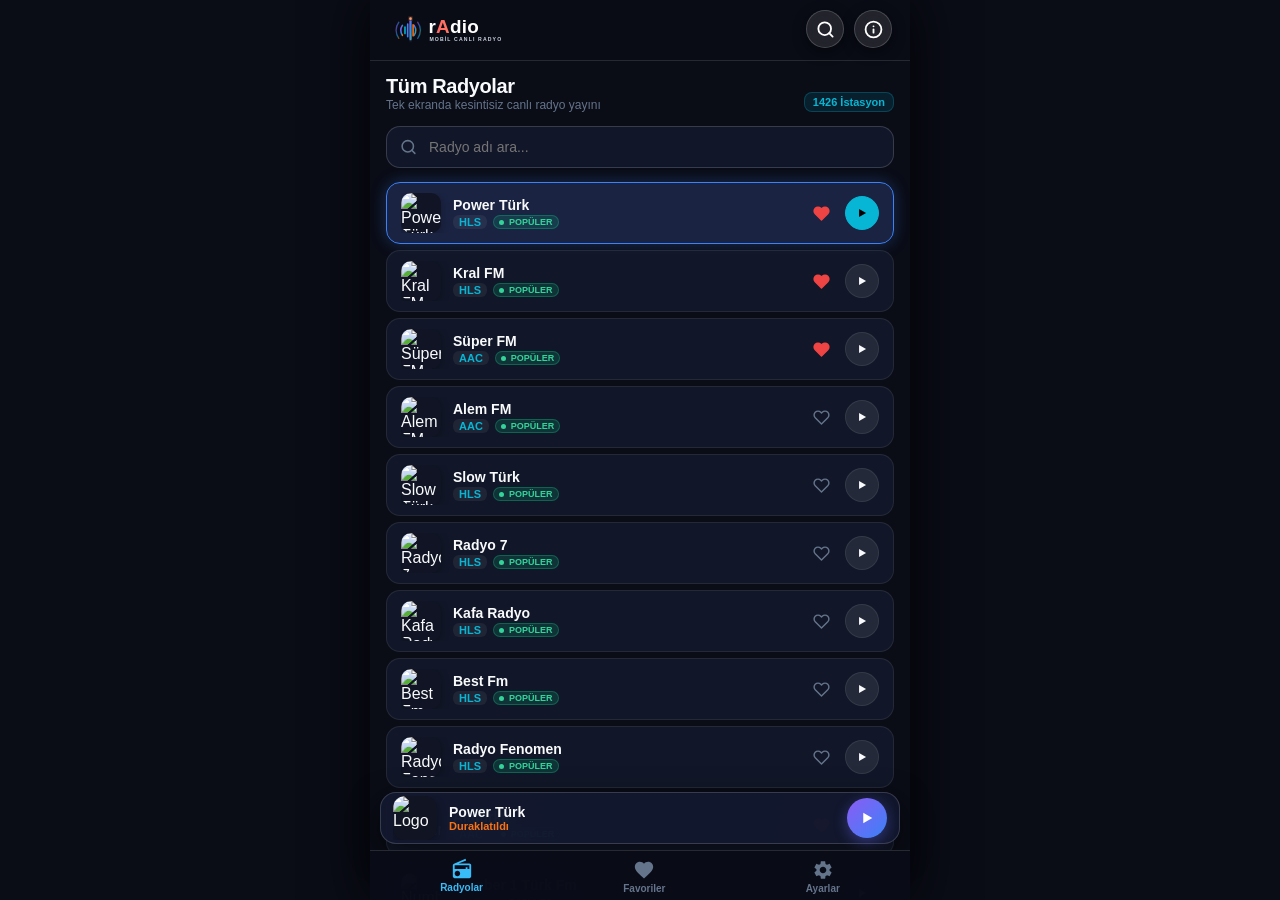
==== commit f3c96357: "chore(ui): remove duplicate settings button from top-right header (bump v2.2.1)" ====
--- a/index.html
+++ b/index.html
@@ -21,11 +21,11 @@
   <link rel="manifest" href="./manifest.webmanifest">
 
   <!-- Stylesheets with versioning -->
-  <link rel="stylesheet" href="./css/main.css?v=2.2.0">
-  <link rel="stylesheet" href="./css/modern.css?v=2.2.0">
-  <link rel="stylesheet" href="./css/directory.css?v=2.2.0">
-  <link rel="stylesheet" href="./css/player.css?v=2.2.0">
-  <link rel="stylesheet" href="./css/auth.css?v=2.2.0">
+  <link rel="stylesheet" href="./css/main.css?v=2.2.1">
+  <link rel="stylesheet" href="./css/modern.css?v=2.2.1">
+  <link rel="stylesheet" href="./css/directory.css?v=2.2.1">
+  <link rel="stylesheet" href="./css/player.css?v=2.2.1">
+  <link rel="stylesheet" href="./css/auth.css?v=2.2.1">
 
   <!-- Hls.js fallback for non-Safari browsers (Safari plays HLS natively) -->
   <script src="https://cdn.jsdelivr.net/npm/hls.js@1.5.8/dist/hls.min.js"></script>
@@ -47,9 +47,6 @@
         <button class="icon-btn" onclick="window.rApp.openAboutModal()" title="Hakkında & Yasal Bilgilendirme / Telif" aria-label="Hakkında">
           <svg width="18" height="18" viewBox="0 0 24 24" fill="none" stroke="#ffffff" stroke-width="2.3" stroke-linecap="round" stroke-linejoin="round"><circle cx="12" cy="12" r="10"/><line x1="12" y1="16" x2="12" y2="12"/><line x1="12" y1="8" x2="12.01" y2="8"/></svg>
         </button>
-        <button class="icon-btn" onclick="window.rApp.switchTab('settings')" title="Ayarlar" aria-label="Ayarlar">
-          <svg width="18" height="18" viewBox="0 0 24 24" fill="none" stroke="#ffffff" stroke-width="2.3" stroke-linecap="round" stroke-linejoin="round"><circle cx="12" cy="12" r="3"/><path d="M19.4 15a1.65 1.65 0 0 0 .33 1.82l.06.06a2 2 0 0 1 0 2.83 2 2 0 0 1-2.83 0l-.06-.06a1.65 1.65 0 0 0-1.82-.33 1.65 1.65 0 0 0-1 1.51V21a2 2 0 0 1-2 2 2 2 0 0 1-2-2v-.09A1.65 1.65 0 0 0 9 19.4a1.65 1.65 0 0 0-1.82.33l-.06.06a2 2 0 0 1-2.83 0 2 2 0 0 1 0-2.83l.06-.06a1.65 1.65 0 0 0 .33-1.82 1.65 1.65 0 0 0-1.51-1H3a2 2 0 0 1-2-2 2 2 0 0 1 2-2h.09A1.65 1.65 0 0 0 4.6 9a1.65 1.65 0 0 0-.33-1.82l-.06-.06a2 2 0 0 1 0-2.83 2 2 0 0 1 2.83 0l.06.06a1.65 1.65 0 0 0 1.82.33H9a1.65 1.65 0 0 0 1-1.51V3a2 2 0 0 1 2-2 2 2 0 0 1 2 2v.09a1.65 1.65 0 0 0 1 1.51 1.65 1.65 0 0 0 1.82-.33l.06-.06a2 2 0 0 1 2.83 0 2 2 0 0 1 0 2.83l-.06.06a1.65 1.65 0 0 0-.33 1.82V9a1.65 1.65 0 0 0 1.51 1H21a2 2 0 0 1 2 2 2 2 0 0 1-2 2h-.09a1.65 1.65 0 0 0-1.51 1z"/></svg>
-        </button>
       </div>
     </header>
 
@@ -197,7 +194,7 @@
       <div class="about-header-top">
         <div class="about-app-brand">
           <img src="./assets/brand/logo.svg" alt="rAdio">
-          <span class="about-version-badge">v2.2.0 PWA</span>
+          <span class="about-version-badge">v2.2.1 PWA</span>
         </div>
         <button class="icon-btn" onclick="window.rApp.closeAboutModal()" aria-label="Kapat">✕</button>
       </div>
@@ -281,9 +278,9 @@
   </div>
 
   <!-- JavaScript Modules with versioning -->
-  <script src="./js/storage.js?v=2.2.0"></script>
-  <script src="./js/metadata-service.js?v=2.2.0"></script>
-  <script src="./js/audio-engine.js?v=2.2.0"></script>
-  <script src="./js/app.js?v=2.2.0"></script>
+  <script src="./js/storage.js?v=2.2.1"></script>
+  <script src="./js/metadata-service.js?v=2.2.1"></script>
+  <script src="./js/audio-engine.js?v=2.2.1"></script>
+  <script src="./js/app.js?v=2.2.1"></script>
 </body>
 </html>
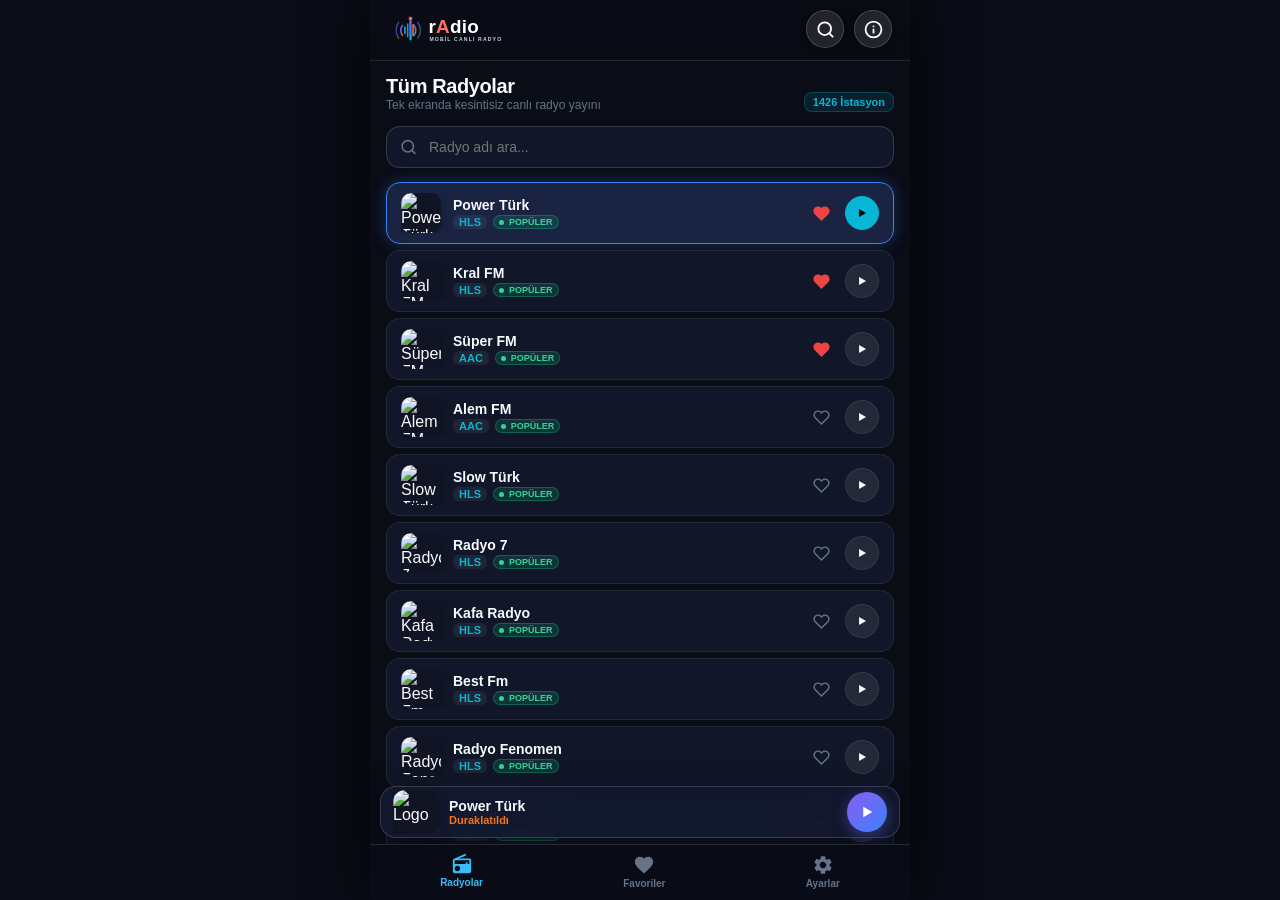
==== commit 6677e57b: "v2.2.2: Fix iOS standalone PWA 59px bottom gap via flex shell and runtime viewport sync" ====
--- a/index.html
+++ b/index.html
@@ -21,11 +21,11 @@
   <link rel="manifest" href="./manifest.webmanifest">
 
   <!-- Stylesheets with versioning -->
-  <link rel="stylesheet" href="./css/main.css?v=2.2.1">
-  <link rel="stylesheet" href="./css/modern.css?v=2.2.1">
-  <link rel="stylesheet" href="./css/directory.css?v=2.2.1">
-  <link rel="stylesheet" href="./css/player.css?v=2.2.1">
-  <link rel="stylesheet" href="./css/auth.css?v=2.2.1">
+  <link rel="stylesheet" href="./css/main.css?v=2.2.2">
+  <link rel="stylesheet" href="./css/modern.css?v=2.2.2">
+  <link rel="stylesheet" href="./css/directory.css?v=2.2.2">
+  <link rel="stylesheet" href="./css/player.css?v=2.2.2">
+  <link rel="stylesheet" href="./css/auth.css?v=2.2.2">
 
   <!-- Hls.js fallback for non-Safari browsers (Safari plays HLS natively) -->
   <script src="https://cdn.jsdelivr.net/npm/hls.js@1.5.8/dist/hls.min.js"></script>
@@ -194,7 +194,7 @@
       <div class="about-header-top">
         <div class="about-app-brand">
           <img src="./assets/brand/logo.svg" alt="rAdio">
-          <span class="about-version-badge">v2.2.1 PWA</span>
+          <span class="about-version-badge">v2.2.2 PWA</span>
         </div>
         <button class="icon-btn" onclick="window.rApp.closeAboutModal()" aria-label="Kapat">✕</button>
       </div>
@@ -277,10 +277,68 @@
     </div>
   </div>
 
+  <!-- iOS Standalone Viewport Gap Sync (Before Paint) -->
+  <script>
+    (function () {
+      function getSafeInsets() {
+        var el = document.getElementById('__safeAreaProbe');
+        if (!el && document.body) {
+          el = document.createElement('div');
+          el.id = '__safeAreaProbe';
+          el.style.cssText = 'position:fixed;top:0;left:0;width:0;height:0;visibility:hidden;pointer-events:none;padding-top:env(safe-area-inset-top,0px);padding-bottom:env(safe-area-inset-bottom,0px);';
+          document.body.appendChild(el);
+        }
+        if (!el) return { top: 0, bottom: 0 };
+        var cs = window.getComputedStyle(el);
+        return {
+          top: parseFloat(cs.paddingTop) || 0,
+          bottom: parseFloat(cs.paddingBottom) || 0
+        };
+      }
+
+      window.__syncRadioViewport = function () {
+        var root = document.documentElement;
+        var isAppleTouch = /iP(hone|od|ad)/.test(navigator.platform) ||
+          (/Mac/.test(navigator.userAgent) && navigator.maxTouchPoints > 1);
+        var isStandalone = window.navigator.standalone === true ||
+          (window.matchMedia && window.matchMedia('(display-mode: standalone)').matches);
+
+        if (!isAppleTouch || !isStandalone) {
+          root.style.setProperty('--app-height', '100dvh');
+          delete root.dataset.iosGapFix;
+          return;
+        }
+
+        var isLandscape = window.innerWidth > window.innerHeight;
+        var physHeight = isLandscape
+          ? Math.min(window.screen.width, window.screen.height)
+          : Math.max(window.screen.width, window.screen.height);
+        var layoutHeight = window.innerHeight;
+        var gap = physHeight - layoutHeight;
+        var insets = getSafeInsets();
+
+        var matchesSafeTop = insets.top >= 18 && Math.abs(gap - insets.top) <= 14;
+        var matchesSafeBottom = insets.bottom >= 18 && Math.abs(gap - insets.bottom) <= 10;
+
+        if (gap > 16 && gap <= 100 && physHeight >= 560 && (matchesSafeTop || matchesSafeBottom)) {
+          root.style.setProperty('--app-height', physHeight + 'px');
+          root.dataset.iosGapFix = '1';
+        } else if (root.dataset.iosGapFix === '1' && document.activeElement && ['INPUT', 'TEXTAREA'].indexOf(document.activeElement.tagName) !== -1) {
+          return;
+        } else {
+          root.style.setProperty('--app-height', '100dvh');
+          delete root.dataset.iosGapFix;
+        }
+      };
+
+      window.__syncRadioViewport();
+    })();
+  </script>
+
   <!-- JavaScript Modules with versioning -->
-  <script src="./js/storage.js?v=2.2.1"></script>
-  <script src="./js/metadata-service.js?v=2.2.1"></script>
-  <script src="./js/audio-engine.js?v=2.2.1"></script>
-  <script src="./js/app.js?v=2.2.1"></script>
+  <script src="./js/storage.js?v=2.2.2"></script>
+  <script src="./js/metadata-service.js?v=2.2.2"></script>
+  <script src="./js/audio-engine.js?v=2.2.2"></script>
+  <script src="./js/app.js?v=2.2.2"></script>
 </body>
 </html>
--- a/css/main.css
+++ b/css/main.css
@@ -17,9 +17,10 @@
   --text-tertiary: #64748b;
   --safe-top: env(safe-area-inset-top, 0px);
   --safe-bottom: env(safe-area-inset-bottom, 0px);
-  --tab-safe-gap: max(calc(var(--safe-bottom) - 14px), 6px);
-  --tabbar-height: calc(44px + var(--tab-safe-gap));
+  --tab-safe-gap: max(calc(var(--safe-bottom) - 10px), 8px);
+  --tabbar-height: calc(48px + var(--tab-safe-gap));
   --miniplayer-height: 52px;
+  --app-height: 100dvh;
 }
 
 * {
@@ -47,23 +48,33 @@
   user-select: text !important;
 }
 
-html, body {
+html {
   width: 100%;
-  height: 100%;
-  overflow: hidden;
+  min-height: 100%;
+  background-color: var(--bg-app);
+  overscroll-behavior: none;
+}
+
+body {
+  width: 100%;
+  min-height: 100%;
+  margin: 0;
+  padding: 0;
+  overflow-x: clip;
   background-color: var(--bg-app);
   color: var(--text-primary);
   font-family: -apple-system, BlinkMacSystemFont, "SF Pro Display", "SF Pro Text", "Segoe UI", Roboto, sans-serif;
   user-select: none;
-}
-
-/* App Shell Container (Fits full mobile screen with dynamic 100dvh) */
+  overscroll-behavior: none;
+}
+
+/* App Shell Container (Fits full mobile screen incl. iOS standalone safe-area compensation) */
 #app {
   width: 100%;
   max-width: 540px; /* Constrains nicely if opened on tablet/desktop, 100% on phone */
   height: 100vh;
   height: 100dvh;
-  min-height: 100%;
+  height: var(--app-height, 100dvh);
   margin: 0 auto;
   position: relative;
   display: flex;
@@ -75,6 +86,7 @@
 
 /* iOS Top Safe Area Header */
 .app-header {
+  flex-shrink: 0;
   padding-top: calc(var(--safe-top) + 10px);
   padding-left: 18px;
   padding-right: 18px;
@@ -87,6 +99,7 @@
   -webkit-backdrop-filter: blur(24px);
   z-index: 50;
   border-bottom: 1px solid rgba(255, 255, 255, 0.12);
+  touch-action: manipulation;
 }
 
 .app-brand {
@@ -140,12 +153,14 @@
 
 /* Main Content Area */
 .main-viewport {
-  flex: 1;
+  flex: 1 1 0;
+  min-height: 0;
   position: relative;
   overflow-y: auto;
   overflow-x: hidden;
   -webkit-overflow-scrolling: touch;
-  padding-bottom: calc(var(--tabbar-height) + var(--miniplayer-height) + 16px);
+  overscroll-behavior: contain;
+  padding-bottom: calc(var(--miniplayer-height) + 18px);
 }
 
 .main-viewport.no-bottom-nav {
--- a/css/modern.css
+++ b/css/modern.css
@@ -235,12 +235,10 @@
 
 /* Floating Modern Mini Player */
 .modern-mini-player-bar {
-  position: fixed;
+  position: absolute;
   bottom: calc(var(--tabbar-height) + 6px);
   left: 10px;
   right: 10px;
-  max-width: 520px;
-  margin: 0 auto;
   height: var(--miniplayer-height);
   background: rgba(18, 24, 46, 0.95);
   border: 1px solid rgba(255, 255, 255, 0.16);
@@ -256,6 +254,7 @@
   cursor: pointer;
   transition: transform 0.2s;
   box-sizing: border-box;
+  touch-action: manipulation;
 }
 
 .modern-mini-player-bar:active {
@@ -325,16 +324,13 @@
   fill: #ffffff;
 }
 
-/* iOS Bottom Tab Bar */
+/* iOS Bottom Tab Bar (Flex-anchored at bottom of #app to reach physical screen edge) */
 .modern-tab-nav {
-  position: fixed;
-  bottom: 0;
-  left: 0;
-  right: 0;
-  max-width: 540px;
-  margin: 0 auto;
+  position: relative;
+  flex-shrink: 0;
+  width: 100%;
   height: var(--tabbar-height);
-  padding-top: 5px;
+  padding-top: 6px;
   padding-bottom: var(--tab-safe-gap);
   box-sizing: border-box;
   background: rgba(10, 12, 24, 0.98);
@@ -345,6 +341,7 @@
   backdrop-filter: blur(28px);
   -webkit-backdrop-filter: blur(28px);
   z-index: 85;
+  touch-action: manipulation;
 }
 
 .tab-nav-btn {
--- a/css/player.css
+++ b/css/player.css
@@ -2,11 +2,15 @@
 
 .player-sheet-modal {
   position: fixed;
-  inset: 0;
+  top: 0;
+  left: 0;
+  right: 0;
+  bottom: auto;
   width: 100%;
   height: 100vh;
   height: 100dvh;
-  max-height: 100dvh;
+  height: var(--app-height, 100dvh);
+  max-height: var(--app-height, 100dvh);
   background: rgba(8, 10, 18, 0.98);
   backdrop-filter: blur(30px);
   -webkit-backdrop-filter: blur(30px);
@@ -16,13 +20,18 @@
   justify-content: space-between;
   padding: calc(var(--safe-top) + 10px) 20px calc(var(--safe-bottom) + 14px);
   transform: translateY(100%);
-  transition: transform 0.35s cubic-bezier(0.16, 1, 0.3, 1);
+  visibility: hidden;
+  pointer-events: none;
+  transition: transform 0.35s cubic-bezier(0.16, 1, 0.3, 1), visibility 0.35s;
   overflow-y: auto;
+  overscroll-behavior: contain;
   box-sizing: border-box;
 }
 
 .player-sheet-modal.open {
   transform: translateY(0);
+  visibility: visible;
+  pointer-events: auto;
 }
 
 /* Modal Drag/Close Header */
--- a/css/auth.css
+++ b/css/auth.css
@@ -267,7 +267,14 @@
 /* About & Legal / DMCA Disclaimer Modal */
 .about-modal {
   position: fixed;
-  inset: 0;
+  top: 0;
+  left: 0;
+  right: 0;
+  bottom: auto;
+  height: 100vh;
+  height: 100dvh;
+  height: var(--app-height, 100dvh);
+  max-height: var(--app-height, 100dvh);
   background: rgba(8, 10, 18, 0.96);
   backdrop-filter: blur(28px);
   -webkit-backdrop-filter: blur(28px);
@@ -276,6 +283,7 @@
   flex-direction: column;
   padding: calc(var(--safe-top) + 16px) 18px calc(var(--safe-bottom) + 24px);
   overflow-y: auto;
+  overscroll-behavior: contain;
   opacity: 0;
   pointer-events: none;
   transition: opacity 0.25s ease;
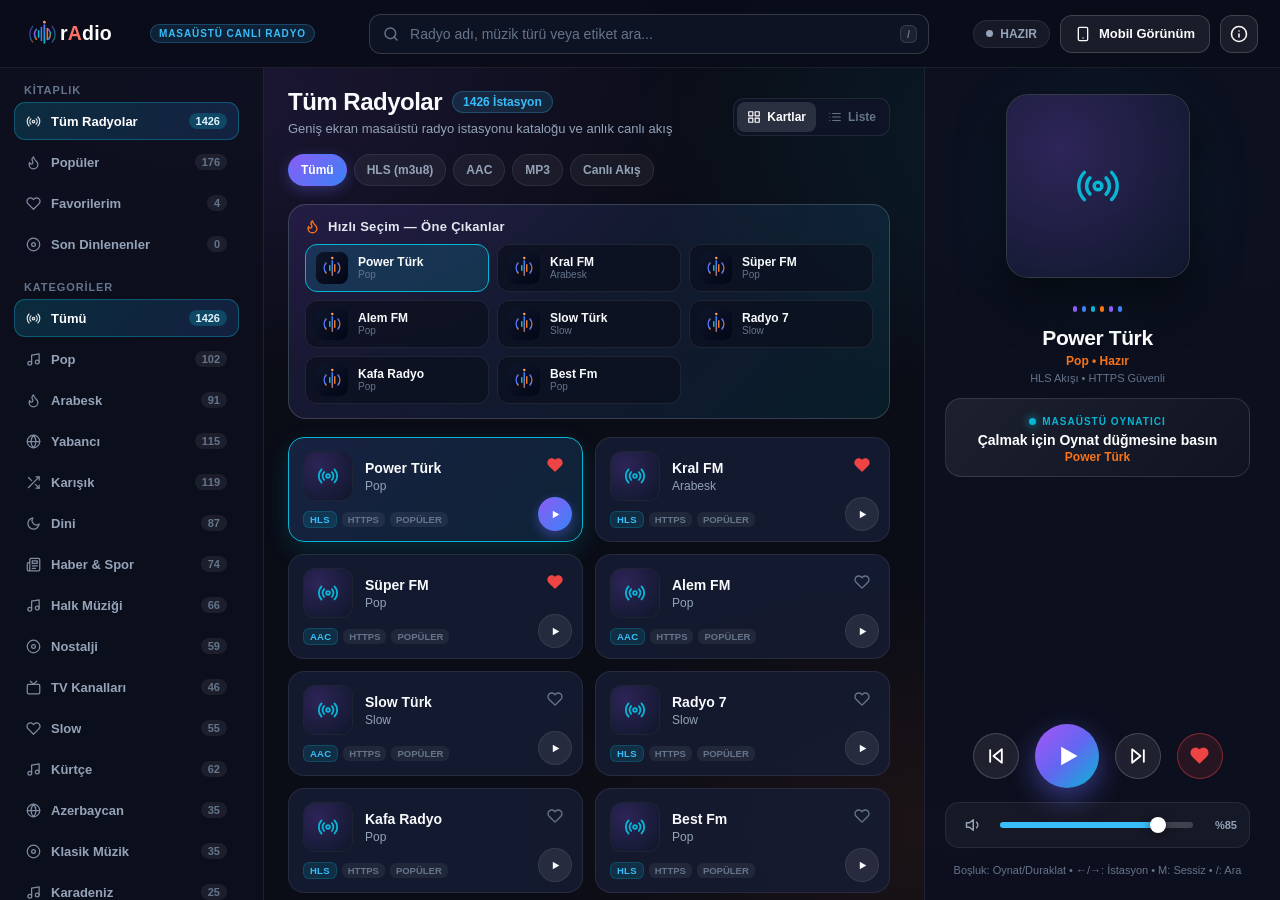
==== commit 3fee2e0f: "v2.3.0: Add dedicated PC Studio UI, seamless view switcher, and hardened audio engine" ====
--- a/index.html
+++ b/index.html
@@ -2,17 +2,41 @@
 <html lang="tr">
 <head>
   <meta charset="UTF-8">
-  <!-- iPhone Safe Area & No Scalable Viewport -->
-  <meta name="viewport" content="width=device-width, initial-scale=1.0, maximum-scale=1.0, user-scalable=no, viewport-fit=cover">
-  <title>rAdio – Mobil Canlı Radyo</title>
-
-  <!-- iOS PWA Meta Tags -->
+  <meta name="viewport" content="width=device-width, initial-scale=1.0, viewport-fit=cover">
+  <title>rAdio – Canlı Radyo (Mobil &amp; Masaüstü)</title>
+
+  <!-- Pre-paint View Mode Resolution (Prevents flash across Mobile / PC UIs) -->
+  <script>
+    (function () {
+      var mode = 'auto';
+      try {
+        var params = new URLSearchParams(window.location.search);
+        var qp = params.get('view');
+        if (qp === 'mobile' || qp === 'desktop' || qp === 'auto') {
+          mode = qp;
+        } else {
+          var saved = localStorage.getItem('radio_view_mode');
+          if (saved === 'mobile' || saved === 'desktop' || saved === 'auto') {
+            mode = saved;
+          }
+        }
+      } catch (e) {}
+
+      var effective = mode === 'auto'
+        ? (window.innerWidth >= 960 ? 'desktop' : 'mobile')
+        : mode;
+      document.documentElement.dataset.uiView = effective;
+      document.documentElement.dataset.uiPref = mode;
+    })();
+  </script>
+
+  <!-- iOS & Mobile PWA Meta Tags -->
   <meta name="apple-mobile-web-app-capable" content="yes">
   <meta name="apple-mobile-web-app-status-bar-style" content="black-translucent">
   <meta name="apple-mobile-web-app-title" content="rAdio">
   <meta name="mobile-web-app-capable" content="yes">
   <meta name="theme-color" content="#0a0c16">
-  <meta name="description" content="iOS öncelikli modern, hızlı ve kesintisiz mobil canlı radyo uygulaması.">
+  <meta name="description" content="Mobil ve masaüstü cihazlara özel modern, hızlı ve kesintisiz canlı radyo platformu.">
 
   <!-- Icons & Manifest -->
   <link rel="icon" type="image/svg+xml" href="./assets/brand/favicon.svg">
@@ -21,95 +45,103 @@
   <link rel="manifest" href="./manifest.webmanifest">
 
   <!-- Stylesheets with versioning -->
-  <link rel="stylesheet" href="./css/main.css?v=2.2.2">
-  <link rel="stylesheet" href="./css/modern.css?v=2.2.2">
-  <link rel="stylesheet" href="./css/directory.css?v=2.2.2">
-  <link rel="stylesheet" href="./css/player.css?v=2.2.2">
-  <link rel="stylesheet" href="./css/auth.css?v=2.2.2">
-
-  <!-- Hls.js fallback for non-Safari browsers (Safari plays HLS natively) -->
-  <script src="https://cdn.jsdelivr.net/npm/hls.js@1.5.8/dist/hls.min.js"></script>
+  <link rel="stylesheet" href="./css/main.css?v=2.3.0">
+  <link rel="stylesheet" href="./css/modern.css?v=2.3.0">
+  <link rel="stylesheet" href="./css/directory.css?v=2.3.0">
+  <link rel="stylesheet" href="./css/player.css?v=2.3.0">
+  <link rel="stylesheet" href="./css/auth.css?v=2.3.0">
+  <link rel="stylesheet" href="./css/desktop.css?v=2.3.0">
+
+  <!-- Hls.js for non-Safari browsers (Safari & iOS use native hardware HLS) -->
+  <script src="https://cdn.jsdelivr.net/npm/hls.js@1.5.17/dist/hls.min.js"></script>
 </head>
 <body>
 
-  <!-- Main Mobile App Shell -->
+  <!-- Shared Persistent Audio Element (Preserves uninterrupted playback across Mobile/PC switch) -->
+  <audio id="radioMasterAudio" preload="none" playsinline hidden></audio>
+
+  <!-- =========================================================
+       MOBILE SHELL (Design 3 Preserved)
+       ========================================================= -->
   <div id="app">
-    
-    <!-- Top Safe Area App Header -->
     <header class="app-header">
-      <div class="app-brand" onclick="window.rApp.switchTab('home')" style="cursor:pointer;" title="Ana Sayfa">
-        <img src="./assets/brand/logo.svg" alt="rAdio">
-      </div>
+      <button type="button" class="app-brand" id="mobileBrandBtn" style="background:transparent; border:0; cursor:pointer;" aria-label="rAdio Ana Sayfa">
+        <img src="./assets/brand/logo.svg" alt="rAdio" width="106" height="36">
+      </button>
       <div class="header-actions">
-        <button class="icon-btn" onclick="window.rApp.focusSearch()" title="Radyo Ara" aria-label="Arama">
-          <svg width="18" height="18" viewBox="0 0 24 24" fill="none" stroke="#ffffff" stroke-width="2.3" stroke-linecap="round" stroke-linejoin="round"><circle cx="11" cy="11" r="8"/><line x1="21" y1="21" x2="16.65" y2="16.65"/></svg>
-        </button>
-        <button class="icon-btn" onclick="window.rApp.openAboutModal()" title="Hakkında & Yasal Bilgilendirme / Telif" aria-label="Hakkında">
-          <svg width="18" height="18" viewBox="0 0 24 24" fill="none" stroke="#ffffff" stroke-width="2.3" stroke-linecap="round" stroke-linejoin="round"><circle cx="12" cy="12" r="10"/><line x1="12" y1="16" x2="12" y2="12"/><line x1="12" y1="8" x2="12.01" y2="8"/></svg>
+        <button type="button" class="icon-btn" id="mobileToPcBtn" title="Masaüstü (PC) Görünümüne Geç" aria-label="PC Görünümü">
+          <svg width="18" height="18" viewBox="0 0 24 24" fill="none" stroke="currentColor" stroke-width="2.1" stroke-linecap="round" stroke-linejoin="round" aria-hidden="true">
+            <rect x="2" y="3" width="20" height="14" rx="2" ry="2"></rect>
+            <line x1="8" y1="21" x2="16" y2="21"></line>
+            <line x1="12" y1="17" x2="12" y2="21"></line>
+          </svg>
+        </button>
+        <button type="button" class="icon-btn" id="mobileSearchFocusBtn" title="Radyo Ara" aria-label="Arama">
+          <svg width="18" height="18" viewBox="0 0 24 24" fill="none" stroke="currentColor" stroke-width="2.3" stroke-linecap="round" stroke-linejoin="round" aria-hidden="true"><circle cx="11" cy="11" r="8"/><line x1="21" y1="21" x2="16.65" y2="16.65"/></svg>
+        </button>
+        <button type="button" class="icon-btn" id="mobileAboutBtn" title="Hakkında &amp; Yasal Bilgilendirme / Telif" aria-label="Hakkında">
+          <svg width="18" height="18" viewBox="0 0 24 24" fill="none" stroke="currentColor" stroke-width="2.3" stroke-linecap="round" stroke-linejoin="round" aria-hidden="true"><circle cx="12" cy="12" r="10"/><line x1="12" y1="16" x2="12" y2="12"/><line x1="12" y1="8" x2="12.01" y2="8"/></svg>
         </button>
       </div>
     </header>
 
-    <!-- Dynamic Main Content Viewport -->
-    <main class="main-viewport" id="mainViewport">
-      <!-- Active tab content rendered here by JavaScript -->
+    <main class="main-viewport" id="mainViewport" aria-label="Mobil Radyo Listesi">
+      <!-- Active tab content rendered dynamically -->
     </main>
 
     <!-- Floating Modern Mini Player (Sticky above tab bar) -->
-    <div class="modern-mini-player-bar" id="modernMiniPlayer" onclick="window.rApp.openPlayerModal()">
+    <div class="modern-mini-player-bar" id="modernMiniPlayer" role="button" tabindex="0" aria-label="Tam Ekran Oynatıcıyı Aç">
       <div class="mini-media-info">
-        <img id="miniLogo" src="./assets/brand/favicon.svg" alt="Logo">
+        <img id="miniLogo" src="./assets/brand/favicon.svg" alt="" width="44" height="44">
         <div class="mini-media-text">
           <div class="mini-title" id="miniTitle">Power Türk</div>
           <div class="mini-subtitle" id="miniSubtitle">● CANLI YAYIN</div>
         </div>
       </div>
-      <div class="mini-controls-wrap" onclick="event.stopPropagation()">
-        <button class="mini-play-btn" id="miniPlayBtn" onclick="window.rApp.audioEngine.togglePlayPause()" aria-label="Oynat / Duraklat">
-          <svg class="mini-play-svg" width="20" height="20" viewBox="0 0 24 24" fill="currentColor"><polygon points="7,5 19,12 7,19"/></svg>
-          <svg class="mini-pause-svg" width="20" height="20" viewBox="0 0 24 24" fill="currentColor" style="display:none;"><rect x="6" y="5" width="4" height="14" rx="1"/><rect x="14" y="5" width="4" height="14" rx="1"/></svg>
+      <div class="mini-controls-wrap">
+        <button type="button" class="mini-play-btn" id="miniPlayBtn" aria-label="Oynat veya Duraklat">
+          <svg class="mini-play-svg" width="20" height="20" viewBox="0 0 24 24" fill="currentColor" aria-hidden="true"><polygon points="7,5 19,12 7,19"/></svg>
+          <svg class="mini-pause-svg" width="20" height="20" viewBox="0 0 24 24" fill="currentColor" style="display:none;" aria-hidden="true"><rect x="6" y="5" width="4" height="14" rx="1"/><rect x="14" y="5" width="4" height="14" rx="1"/></svg>
         </button>
       </div>
     </div>
 
     <!-- iOS Bottom Navigation Tab Bar -->
-    <nav class="modern-tab-nav" id="modernTabNav">
-      <button class="tab-nav-btn active" data-tab="home" onclick="window.rApp.switchTab('home')">
-        <svg fill="currentColor" viewBox="0 0 24 24"><path d="M3.24 6.15C2.51 6.43 2 7.17 2 8v12c0 1.1.89 2 2 2h16c1.11 0 2-.9 2-2V8c0-1.11-.89-2-2-2H8.3l8.26-3.34-.75-1.85-12.57 5.34zM7 20c-1.66 0-3-1.34-3-3s1.34-3 3-3 3 1.34 3 3-1.34 3-3 3zm13-8h-2v-2h-2v2H4V8h16v4z"/></svg>
+    <nav class="modern-tab-nav" id="modernTabNav" aria-label="Mobil Gezinme">
+      <button type="button" class="tab-nav-btn active" data-tab="home">
+        <svg fill="currentColor" viewBox="0 0 24 24" aria-hidden="true"><path d="M3.24 6.15C2.51 6.43 2 7.17 2 8v12c0 1.1.89 2 2 2h16c1.11 0 2-.9 2-2V8c0-1.11-.89-2-2-2H8.3l8.26-3.34-.75-1.85-12.57 5.34zM7 20c-1.66 0-3-1.34-3-3s1.34-3 3-3 3 1.34 3 3-1.34 3-3 3zm13-8h-2v-2h-2v2H4V8h16v4z"/></svg>
         <span>Radyolar</span>
       </button>
-      <button class="tab-nav-btn" data-tab="favorites" onclick="window.rApp.switchTab('favorites')">
-        <svg fill="currentColor" viewBox="0 0 24 24"><path d="M12 21.35l-1.45-1.32C5.4 15.36 2 12.28 2 8.5 2 5.42 4.42 3 7.5 3c1.74 0 3.41.81 4.5 2.09C13.09 3.81 14.76 3 16.5 3 19.58 3 22 5.42 22 8.5c0 3.78-3.4 6.86-8.55 11.54L12 21.35z"/></svg>
+      <button type="button" class="tab-nav-btn" data-tab="favorites">
+        <svg fill="currentColor" viewBox="0 0 24 24" aria-hidden="true"><path d="M12 21.35l-1.45-1.32C5.4 15.36 2 12.28 2 8.5 2 5.42 4.42 3 7.5 3c1.74 0 3.41.81 4.5 2.09C13.09 3.81 14.76 3 16.5 3 19.58 3 22 5.42 22 8.5c0 3.78-3.4 6.86-8.55 11.54L12 21.35z"/></svg>
         <span>Favoriler</span>
       </button>
-      <button class="tab-nav-btn" data-tab="settings" onclick="window.rApp.switchTab('settings')">
-        <svg fill="currentColor" viewBox="0 0 24 24"><path d="M19.14 12.94c.04-.3.06-.61.06-.94 0-.32-.02-.64-.07-.94l2.03-1.58c.18-.14.23-.41.12-.61l-1.92-3.32c-.12-.22-.37-.29-.59-.22l-2.39.96c-.5-.38-1.03-.7-1.62-.94l-.36-2.54c-.04-.24-.24-.41-.48-.41h-3.84c-.24 0-.43.17-.47.41l-.36 2.54c-.59.24-1.13.57-1.62.94l-2.39-.96c-.22-.08-.47 0-.59.22L2.74 8.87c-.12.21-.08.47.12.61l2.03 1.58c-.05.3-.09.63-.09.94s.02.64.07.94l-2.03 1.58c-.18.14-.23.41-.12.61l1.92 3.32c.12.22.37.29.59.22l2.39-.96c.5.38 1.03.7 1.62.94l.36 2.54c.05.24.24.41.48.41h3.84c.24 0 .44-.17.47-.41l.36-2.54c.59-.24 1.13-.56 1.62-.94l2.39.96c.22.08.47 0 .59-.22l1.92-3.32c.12-.22.07-.47-.12-.61l-2.01-1.58zM12 15.6c-1.98 0-3.6-1.62-3.6-3.6s1.62-3.6 3.6-3.6 3.6 1.62 3.6 3.6-1.62 3.6-3.6 3.6z"/></svg>
+      <button type="button" class="tab-nav-btn" data-tab="settings">
+        <svg fill="currentColor" viewBox="0 0 24 24" aria-hidden="true"><path d="M19.14 12.94c.04-.3.06-.61.06-.94 0-.32-.02-.64-.07-.94l2.03-1.58c.18-.14.23-.41.12-.61l-1.92-3.32c-.12-.22-.37-.29-.59-.22l-2.39.96c-.5-.38-1.03-.7-1.62-.94l-.36-2.54c-.04-.24-.24-.41-.48-.41h-3.84c-.24 0-.43.17-.47.41l-.36 2.54c-.59.24-1.13.57-1.62.94l-2.39-.96c-.22-.08-.47 0-.59.22L2.74 8.87c-.12.21-.08.47.12.61l2.03 1.58c-.05.3-.09.63-.09.94s.02.64.07.94l-2.03 1.58c-.18.14-.23.41-.12.61l1.92 3.32c.12.22.37.29.59.22l2.39-.96c.5.38 1.03.7 1.62.94l.36 2.54c.05.24.24.41.48.41h3.84c.24 0 .44-.17.47-.41l.36-2.54c.59-.24 1.13-.56 1.62-.94l2.39.96c.22.08.47 0 .59-.22l1.92-3.32c.12-.22.07-.47-.12-.61l-2.01-1.58zM12 15.6c-1.98 0-3.6-1.62-3.6-3.6s1.62-3.6 3.6-3.6 3.6 1.62 3.6 3.6-1.62 3.6-3.6 3.6z"/></svg>
         <span>Ayarlar</span>
       </button>
     </nav>
-
   </div>
 
-  <!-- Fullscreen Player Modal Bottom-Sheet -->
-  <div class="player-sheet-modal" id="playerSheetModal">
+  <!-- Mobile Fullscreen Player Modal Bottom-Sheet -->
+  <div class="player-sheet-modal" id="playerSheetModal" role="dialog" aria-modal="true" aria-labelledby="modalTitle" aria-hidden="true">
     <div class="sheet-top-bar">
-      <button class="icon-btn modal-dismiss-btn" onclick="window.rApp.closePlayerModal()" aria-label="Kapat">
-        <svg width="20" height="20" viewBox="0 0 24 24" fill="none" stroke="#ffffff" stroke-width="2.5" stroke-linecap="round" stroke-linejoin="round"><line x1="18" y1="6" x2="6" y2="18"/><line x1="6" y1="6" x2="18" y2="18"/></svg>
-      </button>
-      <div class="sheet-handle-pill" onclick="window.rApp.closePlayerModal()"></div>
-      <button class="icon-btn modal-fav-btn" id="modalFavBtn" onclick="window.rApp.toggleCurrentFavorite()" aria-label="Favori">
-        <svg class="heart-icon empty" width="22" height="22" viewBox="0 0 24 24" fill="none" stroke="#ffffff" stroke-width="2" stroke-linecap="round" stroke-linejoin="round"><path d="M20.84 4.61a5.5 5.5 0 0 0-7.78 0L12 5.67l-1.06-1.06a5.5 5.5 0 0 0-7.78 7.78l1.06 1.06L12 21.23l7.78-7.78 1.06-1.06a5.5 5.5 0 0 0 0-7.78z"/></svg>
-        <svg class="heart-icon filled" width="22" height="22" viewBox="0 0 24 24" fill="#ef4444" stroke="#ef4444" stroke-width="2" stroke-linecap="round" stroke-linejoin="round" style="display:none;"><path d="M20.84 4.61a5.5 5.5 0 0 0-7.78 0L12 5.67l-1.06-1.06a5.5 5.5 0 0 0-7.78 7.78l1.06 1.06L12 21.23l7.78-7.78 1.06-1.06a5.5 5.5 0 0 0 0-7.78z"/></svg>
-      </button>
-    </div>
-
-    <!-- Artwork Deck with Ambient Glow & Visualizer -->
+      <button type="button" class="icon-btn modal-dismiss-btn" id="modalDismissBtn" aria-label="Oynatıcıyı Kapat">
+        <svg width="20" height="20" viewBox="0 0 24 24" fill="none" stroke="currentColor" stroke-width="2.5" stroke-linecap="round" stroke-linejoin="round" aria-hidden="true"><line x1="18" y1="6" x2="6" y2="18"/><line x1="6" y1="6" x2="18" y2="18"/></svg>
+      </button>
+      <div class="sheet-handle-pill" id="modalHandlePill" aria-hidden="true"></div>
+      <button type="button" class="icon-btn modal-fav-btn" id="modalFavBtn" aria-label="Favorilere Ekle">
+        <svg class="heart-icon empty" width="22" height="22" viewBox="0 0 24 24" fill="none" stroke="currentColor" stroke-width="2" stroke-linecap="round" stroke-linejoin="round" aria-hidden="true"><path d="M20.84 4.61a5.5 5.5 0 0 0-7.78 0L12 5.67l-1.06-1.06a5.5 5.5 0 0 0-7.78 7.78l1.06 1.06L12 21.23l7.78-7.78 1.06-1.06a5.5 5.5 0 0 0 0-7.78z"/></svg>
+        <svg class="heart-icon filled" width="22" height="22" viewBox="0 0 24 24" fill="#ef4444" stroke="#ef4444" stroke-width="2" stroke-linecap="round" stroke-linejoin="round" style="display:none;" aria-hidden="true"><path d="M20.84 4.61a5.5 5.5 0 0 0-7.78 0L12 5.67l-1.06-1.06a5.5 5.5 0 0 0-7.78 7.78l1.06 1.06L12 21.23l7.78-7.78 1.06-1.06a5.5 5.5 0 0 0 0-7.78z"/></svg>
+      </button>
+    </div>
+
     <div class="player-art-stage">
       <div class="player-ambient-glow" id="playerAmbientGlow"></div>
       <div class="player-art-frame">
-        <img id="modalLogo" src="./assets/brand/favicon.svg" alt="Artwork">
-      </div>
-      <div class="player-visualizer">
+        <img id="modalLogo" src="./assets/brand/favicon.svg" alt="" width="200" height="200">
+      </div>
+      <div class="player-visualizer" aria-hidden="true">
         <div class="viz-bar"></div>
         <div class="viz-bar"></div>
         <div class="viz-bar"></div>
@@ -119,14 +151,12 @@
       </div>
     </div>
 
-    <!-- Station Details & Prominent Now Playing Badge -->
     <div class="player-details-block">
       <div class="player-st-title" id="modalTitle">Power Türk</div>
 
-      <!-- Live Track Now-Playing Card -->
       <div class="player-track-box" id="modalTrackBox">
         <div class="player-track-badge">
-          <span class="pulse-dot"></span>
+          <span class="pulse-dot" aria-hidden="true"></span>
           <span>CANLI YAYINDA ÇALIYOR</span>
         </div>
         <div class="player-track-title" id="modalTrackTitle">Canlı Akış Yükleniyor...</div>
@@ -135,45 +165,49 @@
 
       <div class="player-st-genre" id="modalGenre">Pop • Canlı Radyo</div>
       <div class="player-st-codec" id="modalCodec">HLS Akışı • 128 kbps • HTTPS</div>
-    </div>
-
-    <!-- Controls Cluster with High-End Glassmorphism Buttons -->
+
+      <div class="modal-status-banner" id="modalStatusBanner" role="status" aria-live="polite">
+        <span id="modalStatusBannerText"></span>
+        <button type="button" class="modal-retry-btn" id="modalRetryBtn">Tekrar Dene</button>
+      </div>
+    </div>
+
     <div class="player-main-controls">
-      <button class="player-ctrl-btn player-skip-btn" onclick="window.rApp.playAdjacentStation(-1)" title="Önceki İstasyon" aria-label="Önceki İstasyon">
-        <svg width="26" height="26" viewBox="0 0 24 24" fill="none" stroke="#ffffff" stroke-width="2.2" stroke-linecap="round" stroke-linejoin="round">
+      <button type="button" class="player-ctrl-btn player-skip-btn" id="modalPrevBtn" title="Önceki İstasyon" aria-label="Önceki İstasyon">
+        <svg width="26" height="26" viewBox="0 0 24 24" fill="none" stroke="currentColor" stroke-width="2.2" stroke-linecap="round" stroke-linejoin="round" aria-hidden="true">
           <polygon points="19 20 9 12 19 4 19 20"></polygon>
           <line x1="5" y1="19" x2="5" y2="5"></line>
         </svg>
       </button>
 
-      <button class="player-big-play" id="modalPlayBtn" onclick="window.rApp.audioEngine.togglePlayPause()" aria-label="Oynat / Duraklat">
-        <svg class="play-svg" width="34" height="34" viewBox="0 0 24 24" fill="#ffffff">
+      <button type="button" class="player-big-play" id="modalPlayBtn" aria-label="Oynat veya Duraklat">
+        <svg class="play-svg" width="34" height="34" viewBox="0 0 24 24" fill="currentColor" aria-hidden="true">
           <polygon points="7,4 21,12 7,20"></polygon>
         </svg>
-        <svg class="pause-svg" width="34" height="34" viewBox="0 0 24 24" fill="#ffffff" style="display:none;">
+        <svg class="pause-svg" width="34" height="34" viewBox="0 0 24 24" fill="currentColor" style="display:none;" aria-hidden="true">
           <rect x="6" y="4" width="4" height="16" rx="1.5"></rect>
           <rect x="14" y="4" width="4" height="16" rx="1.5"></rect>
         </svg>
       </button>
 
-      <button class="player-ctrl-btn player-skip-btn" onclick="window.rApp.playAdjacentStation(1)" title="Sonraki İstasyon" aria-label="Sonraki İstasyon">
-        <svg width="26" height="26" viewBox="0 0 24 24" fill="none" stroke="#ffffff" stroke-width="2.2" stroke-linecap="round" stroke-linejoin="round">
+      <button type="button" class="player-ctrl-btn player-skip-btn" id="modalNextBtn" title="Sonraki İstasyon" aria-label="Sonraki İstasyon">
+        <svg width="26" height="26" viewBox="0 0 24 24" fill="none" stroke="currentColor" stroke-width="2.2" stroke-linecap="round" stroke-linejoin="round" aria-hidden="true">
           <polygon points="5 4 15 12 5 20 5 4"></polygon>
           <line x1="19" y1="5" x2="19" y2="19"></line>
         </svg>
       </button>
     </div>
 
-    <!-- Volume Slider Bar with SVG Audio Icons -->
     <div class="player-volume-container">
-      <button class="player-vol-icon-btn" onclick="window.rApp.audioEngine.setVolume(0)" aria-label="Sesi Kapat">
-        <svg width="18" height="18" viewBox="0 0 24 24" fill="none" stroke="#ffffff" stroke-width="2" stroke-linecap="round" stroke-linejoin="round">
+      <button type="button" class="player-vol-icon-btn" id="modalVolMinBtn" aria-label="Sesi Kapat">
+        <svg width="18" height="18" viewBox="0 0 24 24" fill="none" stroke="currentColor" stroke-width="2" stroke-linecap="round" stroke-linejoin="round" aria-hidden="true">
           <polygon points="11 5 6 9 2 9 2 15 6 15 11 19 11 5"></polygon>
         </svg>
       </button>
-      <input type="range" class="player-vol-slider" id="modalVolSlider" min="0" max="1" step="0.01" value="0.85" oninput="window.rApp.onVolumeChange(this.value)">
-      <button class="player-vol-icon-btn" onclick="window.rApp.audioEngine.setVolume(1)" aria-label="Maksimum Ses">
-        <svg width="18" height="18" viewBox="0 0 24 24" fill="none" stroke="#ffffff" stroke-width="2" stroke-linecap="round" stroke-linejoin="round">
+      <label class="visually-hidden" for="modalVolSlider">Ses Düzeyi</label>
+      <input type="range" class="player-vol-slider" id="modalVolSlider" min="0" max="1" step="0.01" value="0.85">
+      <button type="button" class="player-vol-icon-btn" id="modalVolMaxBtn" aria-label="Maksimum Ses">
+        <svg width="18" height="18" viewBox="0 0 24 24" fill="none" stroke="currentColor" stroke-width="2" stroke-linecap="round" stroke-linejoin="round" aria-hidden="true">
           <polygon points="11 5 6 9 2 9 2 15 6 15 11 19 11 5"></polygon>
           <path d="M15.54 8.46a5 5 0 0 1 0 7.07"></path>
           <path d="M19.07 4.93a10 10 0 0 1 0 14.14"></path>
@@ -181,31 +215,285 @@
       </button>
     </div>
 
-    <!-- Sleep Timer Bar Button -->
-    <div class="sleep-timer-bar" onclick="window.rApp.switchTab('settings'); window.rApp.closePlayerModal();">
+    <button type="button" class="sleep-timer-bar" id="modalSleepBar">
       <span>🌙 <span id="sleepTimerText">Uyku: Kapalı</span></span>
       <span style="color:var(--accent-cyan); font-weight:700;">Ayarla ›</span>
-    </div>
+    </button>
   </div>
 
-  <!-- About & Legal / DMCA Disclaimer Modal -->
-  <div class="about-modal" id="aboutModal">
+  <!-- =========================================================
+       DESKTOP (PC) STUDIO SHELL
+       ========================================================= -->
+  <div id="desktopShell" class="pc-shell">
+    <a href="#pcMainHeading" class="pc-skip-link visually-hidden">İçeriğe geç</a>
+
+    <!-- Desktop Top Workspace Bar -->
+    <header class="pc-topbar">
+      <button type="button" class="pc-brand-btn" id="pcBrandBtn" aria-label="rAdio Tüm Radyolar">
+        <svg class="pc-brand-svg" width="112" height="32" viewBox="0 0 218 58" role="img" aria-label="rAdio">
+          <defs>
+            <linearGradient id="pcLogoWaveGrad" x1="0%" y1="0%" x2="100%" y2="100%">
+              <stop offset="0%" stop-color="#A855F7" />
+              <stop offset="45%" stop-color="#3B82F6" />
+              <stop offset="75%" stop-color="#06B6D4" />
+              <stop offset="100%" stop-color="#F97316" />
+            </linearGradient>
+            <linearGradient id="pcTextOrange" x1="0%" y1="0%" x2="100%" y2="0%">
+              <stop offset="0%" stop-color="#FF5E62" />
+              <stop offset="100%" stop-color="#FF9966" />
+            </linearGradient>
+          </defs>
+          <g transform="translate(2, 0)">
+            <path d="M 18 20 A 16 16 0 0 0 18 39" fill="none" stroke="url(#pcLogoWaveGrad)" stroke-width="3.2" stroke-linecap="round" opacity="0.95"/>
+            <path d="M 11 14 A 24 24 0 0 0 11 45" fill="none" stroke="url(#pcLogoWaveGrad)" stroke-width="2.4" stroke-linecap="round" opacity="0.6"/>
+            <path d="M 42 20 A 16 16 0 0 1 42 39" fill="none" stroke="url(#pcLogoWaveGrad)" stroke-width="3.2" stroke-linecap="round" opacity="0.95"/>
+            <path d="M 49 14 A 24 24 0 0 1 49 45" fill="none" stroke="url(#pcLogoWaveGrad)" stroke-width="2.4" stroke-linecap="round" opacity="0.6"/>
+            <rect x="21" y="21" width="3" height="16" rx="1.5" fill="#06B6D4" />
+            <rect x="26.5" y="15" width="3" height="28" rx="1.5" fill="#3B82F6" />
+            <rect x="32" y="10" width="3.5" height="38" rx="1.75" fill="url(#pcLogoWaveGrad)" />
+            <rect x="38" y="17" width="3" height="24" rx="1.5" fill="#F97316" />
+            <circle cx="33.75" cy="6" r="2.6" fill="#FF9966" />
+          </g>
+          <text x="66" y="40" font-family="-apple-system, BlinkMacSystemFont, 'SF Pro Display', 'Inter', sans-serif" font-weight="900" font-size="38" letter-spacing="0.4" fill="#FFFFFF">
+            r<tspan fill="url(#pcTextOrange)">A</tspan><tspan fill="#FFFFFF">dio</tspan>
+          </text>
+        </svg>
+        <span class="pc-brand-tag">MASAÜSTÜ CANLI RADYO</span>
+      </button>
+
+      <search class="pc-search-region">
+        <div class="pc-search-wrap">
+          <span class="pc-search-icon" aria-hidden="true">
+            <svg width="16" height="16" viewBox="0 0 24 24" fill="none" stroke="currentColor" stroke-width="2.2" stroke-linecap="round" stroke-linejoin="round"><circle cx="11" cy="11" r="8"/><line x1="21" y1="21" x2="16.65" y2="16.65"/></svg>
+          </span>
+          <label class="visually-hidden" for="pcSearchInput">Radyo veya kategori ara</label>
+          <input id="pcSearchInput" type="search" placeholder="Radyo adı, müzik türü veya etiket ara..." autocomplete="off">
+          <button type="button" id="pcSearchClearBtn" class="pc-search-clear" aria-label="Aramayı temizle">
+            <svg width="12" height="12" viewBox="0 0 24 24" fill="none" stroke="currentColor" stroke-width="2.5" stroke-linecap="round" stroke-linejoin="round" aria-hidden="true"><line x1="18" y1="6" x2="6" y2="18"/><line x1="6" y1="6" x2="18" y2="18"/></svg>
+          </button>
+          <span class="pc-search-kbd" aria-hidden="true">/</span>
+        </div>
+      </search>
+
+      <div class="pc-topbar-actions">
+        <div class="pc-live-pill" id="pcLiveStatusPill" data-state="idle" role="status" aria-live="polite">
+          <span class="pc-live-dot" aria-hidden="true"></span>
+          <span id="pcLiveStatusText">HAZIR</span>
+        </div>
+
+        <button type="button" class="pc-action-btn" id="pcToMobileBtn" aria-label="Mobil Görünüme Geç">
+          <svg width="16" height="16" viewBox="0 0 24 24" fill="none" stroke="currentColor" stroke-width="2" stroke-linecap="round" stroke-linejoin="round" aria-hidden="true">
+            <rect x="5" y="2" width="14" height="20" rx="2" ry="2"></rect>
+            <line x1="12" y1="18" x2="12.01" y2="18"></line>
+          </svg>
+          <span>Mobil Görünüm</span>
+        </button>
+
+        <button type="button" class="pc-action-btn pc-action-icon" id="pcAboutBtn" title="Hakkında &amp; Telif Hakları (DMCA)" aria-label="Hakkında ve Telif Bildirimi">
+          <svg width="18" height="18" viewBox="0 0 24 24" fill="none" stroke="currentColor" stroke-width="2.1" stroke-linecap="round" stroke-linejoin="round" aria-hidden="true"><circle cx="12" cy="12" r="10"/><line x1="12" y1="16" x2="12" y2="12"/><line x1="12" y1="8" x2="12.01" y2="8"/></svg>
+        </button>
+      </div>
+    </header>
+
+    <!-- Desktop Left Navigation & Categories Sidebar -->
+    <aside class="pc-sidebar" aria-label="Kategoriler ve Kütüphane">
+      <nav aria-label="Ana Kitaplık">
+        <div class="pc-nav-section-title">Kitaplık</div>
+        <ul class="pc-nav-list" id="pcPrimaryNavList"></ul>
+      </nav>
+
+      <nav aria-label="Radyo Kategorileri">
+        <div class="pc-nav-section-title">Kategoriler</div>
+        <ul class="pc-cat-list" id="pcCategoryList"></ul>
+      </nav>
+
+      <section class="pc-sleep-card" aria-label="Uyku Zamanlayıcısı">
+        <div class="pc-sleep-head">
+          <span class="pc-sleep-head-left">
+            <svg width="14" height="14" viewBox="0 0 24 24" fill="none" stroke="currentColor" stroke-width="2" stroke-linecap="round" stroke-linejoin="round" aria-hidden="true"><path d="M21 12.79A9 9 0 1 1 11.21 3 7 7 0 0 0 21 12.79z"/></svg>
+            <span>Uyku Zamanlayıcısı</span>
+          </span>
+          <span class="pc-sleep-remaining" id="pcSleepRemaining">Kapalı</span>
+        </div>
+        <div class="pc-sleep-grid" id="pcSleepGrid">
+          <button type="button" class="pc-sleep-btn" data-pc-sleep="0" aria-pressed="true">Kapalı</button>
+          <button type="button" class="pc-sleep-btn" data-pc-sleep="15" aria-pressed="false">15 Dk</button>
+          <button type="button" class="pc-sleep-btn" data-pc-sleep="30" aria-pressed="false">30 Dk</button>
+          <button type="button" class="pc-sleep-btn" data-pc-sleep="45" aria-pressed="false">45 Dk</button>
+          <button type="button" class="pc-sleep-btn" data-pc-sleep="60" aria-pressed="false">60 Dk</button>
+          <button type="button" class="pc-sleep-btn" data-pc-sleep="90" aria-pressed="false">90 Dk</button>
+        </div>
+      </section>
+    </aside>
+
+    <!-- Desktop Main Content Grid -->
+    <main class="pc-main" id="pcMainPane">
+      <div class="pc-workspace-head">
+        <div class="pc-title-group">
+          <div class="pc-title-row">
+            <h1 class="pc-page-title" id="pcMainHeading" tabindex="-1">Tüm Radyolar</h1>
+            <span class="pc-count-pill" id="pcMainCount">0 İstasyon</span>
+          </div>
+          <p class="pc-page-subtitle" id="pcMainSubtitle">Geniş ekran masaüstü radyo istasyonu kataloğu</p>
+        </div>
+
+        <div class="pc-density-group" role="group" aria-label="Görünüm Yoğunluğu">
+          <button type="button" class="pc-density-btn" id="pcDensityGridBtn" aria-pressed="true">
+            <svg width="14" height="14" viewBox="0 0 24 24" fill="none" stroke="currentColor" stroke-width="2" stroke-linecap="round" stroke-linejoin="round" aria-hidden="true"><rect x="3" y="3" width="7" height="7"/><rect x="14" y="3" width="7" height="7"/><rect x="14" y="14" width="7" height="7"/><rect x="3" y="14" width="7" height="7"/></svg>
+            <span>Kartlar</span>
+          </button>
+          <button type="button" class="pc-density-btn" id="pcDensityListBtn" aria-pressed="false">
+            <svg width="14" height="14" viewBox="0 0 24 24" fill="none" stroke="currentColor" stroke-width="2" stroke-linecap="round" stroke-linejoin="round" aria-hidden="true"><line x1="8" y1="6" x2="21" y2="6"/><line x1="8" y1="12" x2="21" y2="12"/><line x1="8" y1="18" x2="21" y2="18"/><line x1="3" y1="6" x2="3.01" y2="6"/><line x1="3" y1="12" x2="3.01" y2="12"/><line x1="3" y1="18" x2="3.01" y2="18"/></svg>
+            <span>Liste</span>
+          </button>
+        </div>
+      </div>
+
+      <div class="pc-toolbar">
+        <div class="pc-filter-pills" id="pcFormatFilters" role="group" aria-label="Yayın Formatı Filtresi">
+          <button type="button" class="pc-pill-btn" data-pc-format="all" aria-pressed="true">Tümü</button>
+          <button type="button" class="pc-pill-btn" data-pc-format="hls" aria-pressed="false">HLS (m3u8)</button>
+          <button type="button" class="pc-pill-btn" data-pc-format="aac" aria-pressed="false">AAC</button>
+          <button type="button" class="pc-pill-btn" data-pc-format="mp3" aria-pressed="false">MP3</button>
+          <button type="button" class="pc-pill-btn" data-pc-format="stream" aria-pressed="false">Canlı Akış</button>
+        </div>
+      </div>
+
+      <section class="pc-featured-strip" id="pcFeaturedStrip" aria-label="Hızlı Popüler İstasyonlar">
+        <div class="pc-featured-head">
+          <h2 class="pc-featured-title">
+            <svg width="15" height="15" viewBox="0 0 24 24" fill="none" stroke="#f97316" stroke-width="2.2" stroke-linecap="round" stroke-linejoin="round" aria-hidden="true"><path d="M8.5 14.5A2.5 2.5 0 0 0 11 12c0-1.38-.5-2-1-3-1.072-2.143-.224-4.054 2-6 .5 2.5 2 4.9 4 6.5 2 1.6 3 3.5 3 5.5a7 7 0 1 1-14 0c0-1.153.433-2.294 1-3a2.5 2.5 0 0 0 2.5 2.5z"/></svg>
+            <span>Hızlı Seçim — Öne Çıkanlar</span>
+          </h2>
+        </div>
+        <div class="pc-featured-row" id="pcFeaturedRow"></div>
+      </section>
+
+      <div class="pc-stations-grid" id="pcStationsGrid"></div>
+
+      <div class="pc-load-more-wrap" id="pcLoadMoreWrap" style="display:none;">
+        <button type="button" class="pc-action-btn" id="pcLoadMoreBtn">Daha Fazla Göster</button>
+      </div>
+      <div id="pcLoadMoreSentinel" style="block-size:1px;" aria-hidden="true"></div>
+    </main>
+
+    <!-- Desktop Right Studio Player Inspector -->
+    <aside class="pc-player-deck" aria-label="Masaüstü Oynatıcı Konsolu">
+      <div class="pc-deck-top">
+        <div class="pc-deck-art-stage">
+          <div class="pc-deck-glow" id="pcDeckGlow"></div>
+          <div class="pc-deck-art-frame" id="pcDeckArtFrame">
+            <img id="pcDeckLogo" src="./assets/brand/favicon.svg" alt="" width="184" height="184">
+            <span class="pc-logo-fallback">
+              <svg width="46" height="46" viewBox="0 0 24 24" fill="none" stroke="currentColor" stroke-width="1.8" stroke-linecap="round" stroke-linejoin="round" aria-hidden="true"><path d="M4.9 19.1C1 15.2 1 8.8 4.9 4.9"/><path d="M7.8 16.2c-2.3-2.3-2.3-6.1 0-8.5"/><circle cx="12" cy="12" r="2"/><path d="M16.2 7.8c2.3 2.3 2.3 6.1 0 8.5"/><path d="M19.1 4.9C23 8.8 23 15.1 19.1 19"/></svg>
+            </span>
+          </div>
+          <div class="pc-deck-visualizer" aria-hidden="true">
+            <div class="pc-viz-bar"></div>
+            <div class="pc-viz-bar"></div>
+            <div class="pc-viz-bar"></div>
+            <div class="pc-viz-bar"></div>
+            <div class="pc-viz-bar"></div>
+            <div class="pc-viz-bar"></div>
+          </div>
+        </div>
+
+        <div class="pc-deck-station-info">
+          <h2 class="pc-deck-title" id="pcDeckTitle">Power Türk</h2>
+          <div class="pc-deck-meta" id="pcDeckMeta">Pop • Hazır</div>
+          <div class="pc-deck-codec" id="pcDeckCodec">HLS Akışı • HTTPS Güvenli</div>
+        </div>
+
+        <div class="pc-track-card">
+          <div class="pc-track-badge">
+            <span class="pulse-dot" aria-hidden="true"></span>
+            <span id="pcDeckTrackBadgeText">MASAÜSTÜ OYNATICI</span>
+          </div>
+          <div class="pc-track-title" id="pcDeckTrackTitle">Çalmak için Oynat düğmesine basın</div>
+          <div class="pc-track-artist" id="pcDeckTrackArtist">Power Türk</div>
+        </div>
+
+        <div class="pc-deck-alert" id="pcDeckAlert" role="alert">
+          <div id="pcDeckAlertText"></div>
+          <button type="button" class="pc-retry-btn" id="pcDeckRetryBtn">Tekrar Dene</button>
+        </div>
+      </div>
+
+      <div class="pc-deck-controls-zone">
+        <div class="pc-transport-row">
+          <button type="button" class="pc-ctrl-circle" id="pcPrevBtn" title="Önceki İstasyon" aria-label="Önceki İstasyon">
+            <svg width="20" height="20" viewBox="0 0 24 24" fill="none" stroke="currentColor" stroke-width="2.2" stroke-linecap="round" stroke-linejoin="round" aria-hidden="true">
+              <polygon points="19 20 9 12 19 4 19 20"></polygon>
+              <line x1="5" y1="19" x2="5" y2="5"></line>
+            </svg>
+          </button>
+
+          <button type="button" class="pc-play-primary" id="pcPlayBtn" aria-label="Oynat">
+            <svg class="pc-play-svg" width="28" height="28" viewBox="0 0 24 24" fill="currentColor" aria-hidden="true">
+              <polygon points="7,4 21,12 7,20"></polygon>
+            </svg>
+            <svg class="pc-pause-svg" width="28" height="28" viewBox="0 0 24 24" fill="currentColor" style="display:none;" aria-hidden="true">
+              <rect x="6" y="4" width="4" height="16" rx="1.5"></rect>
+              <rect x="14" y="4" width="4" height="16" rx="1.5"></rect>
+            </svg>
+          </button>
+
+          <button type="button" class="pc-ctrl-circle" id="pcNextBtn" title="Sonraki İstasyon" aria-label="Sonraki İstasyon">
+            <svg width="20" height="20" viewBox="0 0 24 24" fill="none" stroke="currentColor" stroke-width="2.2" stroke-linecap="round" stroke-linejoin="round" aria-hidden="true">
+              <polygon points="5 4 15 12 5 20 5 4"></polygon>
+              <line x1="19" y1="5" x2="19" y2="19"></line>
+            </svg>
+          </button>
+
+          <button type="button" class="pc-ctrl-circle" id="pcDeckFavBtn" aria-pressed="false" aria-label="Favorilere ekle">
+            <svg width="19" height="19" viewBox="0 0 24 24" fill="none" stroke="currentColor" stroke-width="2" stroke-linecap="round" stroke-linejoin="round" aria-hidden="true"><path d="M20.84 4.61a5.5 5.5 0 0 0-7.78 0L12 5.67l-1.06-1.06a5.5 5.5 0 0 0-7.78 7.78l1.06 1.06L12 21.23l7.78-7.78 1.06-1.06a5.5 5.5 0 0 0 0-7.78z"/></svg>
+          </button>
+        </div>
+
+        <div class="pc-volume-row">
+          <button type="button" class="pc-mute-btn" id="pcMuteBtn" aria-label="Sessize Al" aria-pressed="false">
+            <svg class="vol-on-svg" width="18" height="18" viewBox="0 0 24 24" fill="none" stroke="currentColor" stroke-width="2" stroke-linecap="round" stroke-linejoin="round" aria-hidden="true">
+              <polygon points="11 5 6 9 2 9 2 15 6 15 11 19 11 5"></polygon>
+              <path d="M15.54 8.46a5 5 0 0 1 0 7.07"></path>
+            </svg>
+            <svg class="vol-off-svg" width="18" height="18" viewBox="0 0 24 24" fill="none" stroke="currentColor" stroke-width="2" stroke-linecap="round" stroke-linejoin="round" style="display:none;" aria-hidden="true">
+              <polygon points="11 5 6 9 2 9 2 15 6 15 11 19 11 5"></polygon>
+              <line x1="23" y1="9" x2="17" y2="15"></line>
+              <line x1="17" y1="9" x2="23" y2="15"></line>
+            </svg>
+          </button>
+          <label class="visually-hidden" for="pcVolSlider">Ses Düzeyi</label>
+          <input type="range" class="pc-range-slider" id="pcVolSlider" min="0" max="1" step="0.01" value="0.85">
+          <span class="pc-vol-percent" id="pcVolPercent">%85</span>
+        </div>
+
+        <div class="pc-shortcuts-hint">
+          Boşluk: Oynat/Duraklat • ←/→: İstasyon • M: Sessiz • /: Ara
+        </div>
+      </div>
+    </aside>
+  </div>
+
+  <!-- Shared About & Legal / DMCA Disclaimer Modal -->
+  <div class="about-modal" id="aboutModal" role="dialog" aria-modal="true" aria-labelledby="aboutModalTitle" aria-hidden="true">
     <div class="about-card-panel">
       <div class="about-header-top">
         <div class="about-app-brand">
-          <img src="./assets/brand/logo.svg" alt="rAdio">
-          <span class="about-version-badge">v2.2.2 PWA</span>
-        </div>
-        <button class="icon-btn" onclick="window.rApp.closeAboutModal()" aria-label="Kapat">✕</button>
+          <img src="./assets/brand/logo.svg" alt="rAdio" width="94" height="32">
+          <span class="about-version-badge" id="aboutModalTitle">v2.3.0 PWA</span>
+        </div>
+        <button type="button" class="icon-btn" id="aboutCloseTopBtn" aria-label="Kapat">
+          <svg width="16" height="16" viewBox="0 0 24 24" fill="none" stroke="currentColor" stroke-width="2.5" stroke-linecap="round" stroke-linejoin="round" aria-hidden="true"><line x1="18" y1="6" x2="6" y2="18"/><line x1="6" y1="6" x2="18" y2="18"/></svg>
+        </button>
       </div>
 
       <div class="about-legal-section">
         <div class="about-legal-item">
           <div class="about-item-title">
-            <span>📻</span> <span>Hizmet & Platform Tanımı</span>
+            <span>📻</span> <span>Hizmet &amp; Platform Tanımı</span>
           </div>
           <div class="about-item-text">
-            <strong>rAdio</strong>, internet ortamında radyo kuruluşları ve bağımsız platformlar tarafından halka açık, lisanslı ve ücretsiz (open public stream) olarak sunulan canlı radyo yayın akışlarını tek bir modern arayüzde bir araya getiren bağımsız bir radyo oynatıcı ve dizin hizmetidir.
+            <strong>rAdio</strong>, internet ortamında radyo kuruluşları ve bağımsız platformlar tarafından halka açık, lisanslı ve ücretsiz (open public stream) olarak sunulan canlı radyo yayın akışlarını mobil ve masaüstü arayüzlerde bir araya getiren bağımsız bir radyo oynatıcı ve dizin hizmetidir.
           </div>
         </div>
 
@@ -229,7 +517,7 @@
 
         <div class="about-legal-item">
           <div class="about-item-title">
-            <span>📩</span> <span>Telif Bildirimi & DMCA Prosedürü</span>
+            <span>📩</span> <span>Telif Bildirimi &amp; DMCA Prosedürü</span>
           </div>
           <div class="about-item-text">
             rAdio, telif haklarına ve yasal düzenlemelere azami hassasiyet ve saygı göstermektedir. Telif hakkı sahibi veya yetkili yasal temsilcisi olduğunuz bir yayının veya bilginin dizinden kaldırılmasını talep ediyorsanız, hak sahipliği teyidiyle birlikte bize bildirmeniz halinde en geç <strong>24-48 saat</strong> içerisinde ilgili istasyon sistemden derhal ve kalıcı olarak kaldırılacaktır.
@@ -237,12 +525,12 @@
         </div>
 
         <div class="about-contact-box">
-          <div style="font-size:12px; font-weight:700; color:#cbd5e1; margin-bottom:4px;">Yasal & İletişim Masası</div>
+          <div style="font-size:12px; font-weight:700; color:#cbd5e1; margin-bottom:4px;">Yasal &amp; İletişim Masası</div>
           <div style="font-size:11px; color:#94a3b8; margin-bottom:8px; line-height:1.4;">
             Telif talepleri, bildirim ve hak sahipliği teyidi için aşağıdaki adrese e-posta iletebilirsiniz:
           </div>
           <div style="display:flex; justify-content:center; align-items:center; margin:6px 0;">
-            <img src="./assets/brand/dmca-contact.png" alt="İletişim Masası" style="max-width:280px; width:100%; height:auto; display:block; border-radius:14px; box-shadow:0 6px 18px rgba(0,0,0,0.45);" />
+            <img src="./assets/brand/dmca-contact.png" alt="Yasal İletişim Masası" width="280" height="58" style="max-width:280px; width:100%; height:auto; display:block; border-radius:14px; box-shadow:0 6px 18px rgba(0,0,0,0.45);">
           </div>
           <div style="font-size:10px; color:#64748b; margin-top:6px;">
             (Spam ve otomatik bot koruması amacıyla e-posta adresi görsel olarak sunulmaktadır.)
@@ -251,7 +539,7 @@
       </div>
 
       <div style="text-align:center; padding-top:4px;">
-        <button class="filter-chip-btn" style="width:100%; padding:10px; font-weight:700;" onclick="window.rApp.closeAboutModal()">
+        <button type="button" class="filter-chip-btn" id="aboutCloseBottomBtn" style="width:100%; padding:10px; font-weight:700;">
           Anladım ve Kapat
         </button>
       </div>
@@ -259,7 +547,7 @@
   </div>
 
   <!-- Toast Notifications Container -->
-  <div class="toast-container" id="toastContainer"></div>
+  <div class="toast-container" id="toastContainer" role="status" aria-live="polite"></div>
 
   <!-- iOS Add to Home Screen (A2HS) Modal Prompt -->
   <div class="a2hs-banner" id="a2hsBanner" style="display:none;">
@@ -268,7 +556,7 @@
         <span>📱</span>
         <span>rAdio'yu Ana Ekrana Ekleyin</span>
       </div>
-      <button class="icon-btn" style="width:28px; height:28px; font-size:12px;" onclick="window.rApp.dismissA2HS()">✕</button>
+      <button type="button" class="icon-btn" id="a2hsDismissBtn" style="width:28px; height:28px; font-size:12px;" aria-label="Kılavuzu Kapat">✕</button>
     </div>
     <div class="a2hs-steps">
       1. Safari altındaki <span class="icon">Paylaş</span> simgesine dokunun.<br>
@@ -303,7 +591,7 @@
         var isStandalone = window.navigator.standalone === true ||
           (window.matchMedia && window.matchMedia('(display-mode: standalone)').matches);
 
-        if (!isAppleTouch || !isStandalone) {
+        if (!isAppleTouch || !isStandalone || root.dataset.uiView === 'desktop') {
           root.style.setProperty('--app-height', '100dvh');
           delete root.dataset.iosGapFix;
           return;
@@ -336,9 +624,10 @@
   </script>
 
   <!-- JavaScript Modules with versioning -->
-  <script src="./js/storage.js?v=2.2.2"></script>
-  <script src="./js/metadata-service.js?v=2.2.2"></script>
-  <script src="./js/audio-engine.js?v=2.2.2"></script>
-  <script src="./js/app.js?v=2.2.2"></script>
+  <script src="./js/storage.js?v=2.3.0"></script>
+  <script src="./js/metadata-service.js?v=2.3.0"></script>
+  <script src="./js/audio-engine.js?v=2.3.0"></script>
+  <script src="./js/desktop-ui.js?v=2.3.0"></script>
+  <script src="./js/app.js?v=2.3.0"></script>
 </body>
 </html>
--- a/css/main.css
+++ b/css/main.css
@@ -84,6 +84,19 @@
   box-shadow: 0 0 50px rgba(0, 0, 0, 0.8);
 }
 
+@media (min-width: 600px) {
+  html[data-ui-view="mobile"] #app {
+    border-inline: 1px solid rgba(255, 255, 255, 0.1);
+  }
+}
+
+#app :is(button, a, input, [tabindex]):focus-visible,
+.player-sheet-modal :is(button, input):focus-visible,
+.about-modal :is(button):focus-visible {
+  outline: 2px solid var(--accent-cyan);
+  outline-offset: 2px;
+}
+
 /* iOS Top Safe Area Header */
 .app-header {
   flex-shrink: 0;
@@ -123,8 +136,8 @@
   width: 38px;
   height: 38px;
   border-radius: 50%;
-  background: rgba(255, 255, 255, 0.10);
-  border: 1px solid rgba(255, 255, 255, 0.18);
+  background: rgba(255, 255, 255, 0.12);
+  border: 1px solid rgba(255, 255, 255, 0.2);
   color: #ffffff;
   display: flex;
   align-items: center;
@@ -132,9 +145,7 @@
   font-size: 16px;
   cursor: pointer;
   box-shadow: 0 4px 14px rgba(0, 0, 0, 0.35);
-  backdrop-filter: blur(12px);
-  -webkit-backdrop-filter: blur(12px);
-  transition: all 0.2s cubic-bezier(0.16, 1, 0.3, 1);
+  transition: transform 0.2s cubic-bezier(0.16, 1, 0.3, 1), background-color 0.2s ease;
   -webkit-tap-highlight-color: transparent;
 }
 
@@ -246,20 +257,18 @@
 /* iOS Add to Home Screen (A2HS) Modal Prompt */
 .a2hs-banner {
   position: fixed;
-  bottom: calc(var(--safe-bottom) + 16px);
-  left: 16px;
-  right: 16px;
-  background: rgba(22, 28, 48, 0.96);
+  bottom: calc(var(--tabbar-height) + var(--miniplayer-height) + 18px);
+  left: 14px;
+  right: 14px;
+  background: rgba(18, 24, 44, 0.99);
   border: 1px solid var(--accent-orange);
   border-radius: 20px;
-  padding: 16px 20px;
-  z-index: 900;
-  backdrop-filter: blur(24px);
-  -webkit-backdrop-filter: blur(24px);
-  box-shadow: 0 20px 50px rgba(0,0,0,0.8);
+  padding: 14px 18px;
+  z-index: 120;
+  box-shadow: 0 20px 50px rgba(0,0,0,0.85);
   display: flex;
   flex-direction: column;
-  gap: 10px;
+  gap: 8px;
   animation: slide-up 0.4s ease;
 }
 
--- a/css/directory.css
+++ b/css/directory.css
@@ -40,9 +40,9 @@
   background: rgba(18, 24, 44, 0.9);
   border: 1px solid var(--glass-border-light);
   border-radius: 14px;
-  padding: 12px 14px 12px 42px;
+  padding: 11px 38px 11px 42px;
   color: var(--text-primary);
-  font-size: 14px;
+  font-size: 16px;
   outline: none;
   transition: border-color 0.2s;
 }
--- a/css/player.css
+++ b/css/player.css
@@ -11,15 +11,13 @@
   height: 100dvh;
   height: var(--app-height, 100dvh);
   max-height: var(--app-height, 100dvh);
-  background: rgba(8, 10, 18, 0.98);
-  backdrop-filter: blur(30px);
-  -webkit-backdrop-filter: blur(30px);
+  background: radial-gradient(circle at 50% 12%, rgba(28, 22, 54, 0.98) 0%, rgba(8, 10, 18, 0.99) 70%);
   z-index: 500;
   display: flex;
   flex-direction: column;
   justify-content: space-between;
   padding: calc(var(--safe-top) + 10px) 20px calc(var(--safe-bottom) + 14px);
-  transform: translateY(100%);
+  transform: translate3d(0, 100%, 0);
   visibility: hidden;
   pointer-events: none;
   transition: transform 0.35s cubic-bezier(0.16, 1, 0.3, 1), visibility 0.35s;
@@ -29,7 +27,7 @@
 }
 
 .player-sheet-modal.open {
-  transform: translateY(0);
+  transform: translate3d(0, 0, 0);
   visibility: visible;
   pointer-events: auto;
 }
@@ -47,16 +45,14 @@
   width: 40px;
   height: 40px;
   border-radius: 50%;
-  background: rgba(255, 255, 255, 0.10);
-  border: 1px solid rgba(255, 255, 255, 0.18);
-  backdrop-filter: blur(12px);
-  -webkit-backdrop-filter: blur(12px);
-  display: flex;
-  align-items: center;
-  justify-content: center;
-  color: #ffffff;
-  cursor: pointer;
-  transition: all 0.2s ease;
+  background: rgba(255, 255, 255, 0.12);
+  border: 1px solid rgba(255, 255, 255, 0.22);
+  display: flex;
+  align-items: center;
+  justify-content: center;
+  color: #ffffff;
+  cursor: pointer;
+  transition: transform 0.2s ease, background-color 0.2s ease;
   -webkit-tap-highlight-color: transparent;
 }
 
@@ -195,8 +191,6 @@
   padding: 8px 18px;
   margin: 6px auto 8px;
   max-width: 320px;
-  backdrop-filter: blur(16px);
-  -webkit-backdrop-filter: blur(16px);
   box-shadow: 0 8px 24px rgba(0, 0, 0, 0.4);
   animation: fadeInTrack 0.35s cubic-bezier(0.16, 1, 0.3, 1);
 }
@@ -278,17 +272,15 @@
   width: 54px;
   height: 54px;
   border-radius: 50%;
-  background: rgba(255, 255, 255, 0.12);
-  border: 1px solid rgba(255, 255, 255, 0.22);
-  backdrop-filter: blur(16px);
-  -webkit-backdrop-filter: blur(16px);
+  background: rgba(255, 255, 255, 0.14);
+  border: 1px solid rgba(255, 255, 255, 0.24);
   color: #ffffff;
   display: flex;
   align-items: center;
   justify-content: center;
   cursor: pointer;
   box-shadow: 0 8px 24px rgba(0, 0, 0, 0.45);
-  transition: all 0.2s cubic-bezier(0.16, 1, 0.3, 1);
+  transition: transform 0.2s cubic-bezier(0.16, 1, 0.3, 1), background-color 0.2s ease, border-color 0.2s ease;
   -webkit-tap-highlight-color: transparent;
 }
 
@@ -301,7 +293,7 @@
 .player-ctrl-btn.player-skip-btn svg {
   width: 26px !important;
   height: 26px !important;
-  display: block !important;
+  display: block;
   flex-shrink: 0;
   stroke: #ffffff !important;
   fill: none !important;
@@ -326,7 +318,7 @@
 .player-big-play svg {
   width: 34px !important;
   height: 34px !important;
-  display: block !important;
+  display: block;
   flex-shrink: 0;
   fill: #ffffff !important;
 }
@@ -376,24 +368,133 @@
 }
 
 .player-vol-slider {
+  --slider-track-size: 6px;
+  --slider-thumb-size: 18px;
+  --slider-track-radius: 999px;
+  --slider-thumb-radius: 50%;
+  --slider-track-color: rgba(255, 255, 255, 0.18);
+  --slider-fill-color: #38bdf8;
+  --slider-thumb-color: #ffffff;
+  --slider-direction: to right;
+  --attr-min: 0;
+  --attr-max: 1;
+  --control-value: 0.85;
+  --slider-progress: calc(
+    progress(var(--control-value), var(--attr-min), var(--attr-max)) * 100%
+  );
+
   flex: 1;
   -webkit-appearance: none;
   appearance: none;
-  height: 6px;
-  border-radius: 3px;
-  background: rgba(255, 255, 255, 0.18);
-  outline: none;
+  block-size: 32px;
+  margin: 0;
+  padding: 0;
+  border: 0;
+  background: transparent;
+  cursor: pointer;
+}
+
+@supports not (opacity: progress(1, 0, 100)) {
+  .player-vol-slider {
+    --slider-progress: calc(
+      (var(--control-value) - var(--attr-min)) /
+      (var(--attr-max) - var(--attr-min)) * 100%
+    );
+  }
+}
+
+.player-vol-slider::-webkit-slider-runnable-track {
+  block-size: var(--slider-track-size);
+  border: 0;
+  border-radius: var(--slider-track-radius);
+  background: linear-gradient(
+    var(--slider-direction),
+    var(--slider-fill-color) var(--slider-progress),
+    var(--slider-track-color) var(--slider-progress)
+  );
 }
 
 .player-vol-slider::-webkit-slider-thumb {
   -webkit-appearance: none;
   appearance: none;
-  width: 18px;
-  height: 18px;
-  border-radius: 50%;
-  background: #ffffff;
-  cursor: pointer;
-  box-shadow: 0 2px 8px rgba(0, 0, 0, 0.4);
+  inline-size: var(--slider-thumb-size);
+  block-size: var(--slider-thumb-size);
+  margin-block-start: calc((var(--slider-track-size) - var(--slider-thumb-size)) / 2);
+  border: 0;
+  border-radius: var(--slider-thumb-radius);
+  background: var(--slider-thumb-color);
+  cursor: pointer;
+  box-shadow: 0 2px 8px rgba(0, 0, 0, 0.45);
+}
+
+.player-vol-slider::-moz-range-track {
+  block-size: var(--slider-track-size);
+  border: 0;
+  border-radius: var(--slider-track-radius);
+  background: var(--slider-track-color);
+}
+
+.player-vol-slider::-moz-range-progress {
+  block-size: var(--slider-track-size);
+  border-radius: var(--slider-track-radius);
+  background: var(--slider-fill-color);
+}
+
+.player-vol-slider::-moz-range-thumb {
+  inline-size: var(--slider-thumb-size);
+  block-size: var(--slider-thumb-size);
+  border: 0;
+  border-radius: var(--slider-thumb-radius);
+  background: var(--slider-thumb-color);
+  cursor: pointer;
+  box-shadow: 0 2px 8px rgba(0, 0, 0, 0.45);
+}
+
+.player-vol-slider:focus-visible {
+  outline: 2px solid var(--accent-cyan);
+  outline-offset: 4px;
+}
+
+.modal-status-banner {
+  display: none;
+  align-items: center;
+  justify-content: space-between;
+  gap: 10px;
+  max-inline-size: 320px;
+  margin: 6px auto 2px;
+  padding: 8px 12px;
+  border-radius: 12px;
+  font-size: 11px;
+  line-height: 1.4;
+  text-align: start;
+}
+
+.modal-status-banner.visible {
+  display: flex;
+}
+
+.modal-status-banner[data-tone="reconnecting"] {
+  background: rgba(245, 158, 11, 0.14);
+  border: 1px solid rgba(245, 158, 11, 0.35);
+  color: #fde68a;
+}
+
+.modal-status-banner[data-tone="error"] {
+  background: rgba(239, 68, 68, 0.15);
+  border: 1px solid rgba(239, 68, 68, 0.38);
+  color: #fecaca;
+}
+
+.modal-retry-btn {
+  flex-shrink: 0;
+  padding: 5px 10px;
+  border-radius: 8px;
+  border: 1px solid rgba(255, 255, 255, 0.25);
+  background: rgba(255, 255, 255, 0.14);
+  color: #ffffff;
+  font-size: 11px;
+  font-weight: 700;
+  cursor: pointer;
 }
 
 /* Sleep Timer Quick Button */
--- a/css/auth.css
+++ b/css/auth.css
@@ -266,6 +266,8 @@
 
 /* About & Legal / DMCA Disclaimer Modal */
 .about-modal {
+  --scrollbar-thumb: rgba(148, 163, 184, 0.35);
+  --scrollbar-track: transparent;
   position: fixed;
   top: 0;
   left: 0;
@@ -275,7 +277,7 @@
   height: 100dvh;
   height: var(--app-height, 100dvh);
   max-height: var(--app-height, 100dvh);
-  background: rgba(8, 10, 18, 0.96);
+  background: rgba(8, 10, 18, 0.94);
   backdrop-filter: blur(28px);
   -webkit-backdrop-filter: blur(28px);
   z-index: 640;
@@ -284,6 +286,8 @@
   padding: calc(var(--safe-top) + 16px) 18px calc(var(--safe-bottom) + 24px);
   overflow-y: auto;
   overscroll-behavior: contain;
+  scrollbar-width: thin;
+  scrollbar-color: var(--scrollbar-thumb) var(--scrollbar-track);
   opacity: 0;
   pointer-events: none;
   transition: opacity 0.25s ease;
@@ -296,18 +300,31 @@
 }
 
 .about-card-panel {
-  background: var(--surface-card);
+  background: rgba(19, 25, 45, 0.96);
   border: 1px solid var(--glass-border-light);
   border-radius: 24px;
-  padding: 22px 18px;
-  box-shadow: 0 20px 50px rgba(0, 0, 0, 0.6);
-  max-width: 480px;
+  padding: 22px 20px;
+  box-shadow: 0 24px 60px rgba(0, 0, 0, 0.72);
+  max-width: 560px;
   width: 100%;
-  margin: 0 auto;
+  margin: auto;
   display: flex;
   flex-direction: column;
   gap: 14px;
   box-sizing: border-box;
+}
+
+@supports not (scrollbar-color: auto) {
+  .about-modal::-webkit-scrollbar {
+    inline-size: 8px;
+  }
+  .about-modal::-webkit-scrollbar-thumb {
+    background: var(--scrollbar-thumb);
+    border-radius: 999px;
+  }
+  .about-modal::-webkit-scrollbar-track {
+    background: var(--scrollbar-track);
+  }
 }
 
 .about-header-top {
--- a/css/desktop.css
+++ b/css/desktop.css
@@ -0,0 +1,1685 @@
+/* rAdio Dedicated Desktop (PC) Studio Interface Styles */
+
+/* View isolation between Mobile (#app) and Desktop (#desktopShell) */
+html[data-ui-view="desktop"] #app,
+html[data-ui-view="desktop"] #playerSheetModal,
+html[data-ui-view="desktop"] #a2hsBanner {
+  display: none !important;
+}
+
+html[data-ui-view="mobile"] #desktopShell {
+  display: none !important;
+}
+
+html[data-ui-view="desktop"] .toast-container {
+  top: 76px;
+  right: 24px;
+  left: auto;
+  transform: none;
+  width: auto;
+  max-width: 340px;
+}
+
+/* Visually hidden helper keeping focusable skip links accessible */
+.visually-hidden:where(:not(:focus-within, :active)) {
+  position: absolute !important;
+  clip-path: inset(50%) !important;
+  overflow: hidden !important;
+  inline-size: 1px !important;
+  block-size: 1px !important;
+  margin: -1px !important;
+  padding: 0 !important;
+  border: 0 !important;
+  white-space: nowrap !important;
+}
+
+.pc-skip-link {
+  position: fixed;
+  inset-block-start: 10px;
+  inset-inline-start: 12px;
+  z-index: 2000;
+  padding: 10px 16px;
+  border-radius: 12px;
+  background: var(--accent-cyan);
+  color: #04101a;
+  font-size: 13px;
+  font-weight: 800;
+  text-decoration: none;
+}
+
+/* Main Desktop Workspace Shell */
+.pc-shell {
+  --pc-sidebar-w: 264px;
+  --pc-player-w: 356px;
+  --pc-surface: rgba(15, 20, 38, 0.88);
+  --pc-surface-elevated: rgba(22, 29, 52, 0.82);
+  --pc-surface-interactive: rgba(25, 34, 60, 0.92);
+  --scrollbar-thumb: rgba(148, 163, 184, 0.35);
+  --scrollbar-track: transparent;
+
+  position: relative;
+  inline-size: 100%;
+  block-size: 100vh;
+  block-size: 100dvh;
+  display: grid;
+  grid-template-columns: var(--pc-sidebar-w) minmax(0, 1fr) var(--pc-player-w);
+  grid-template-rows: 68px minmax(0, 1fr);
+  grid-template-areas:
+    "header  header  header"
+    "sidebar main    player";
+  background:
+    radial-gradient(ellipse 60% 45% at 15% 10%, rgba(139, 92, 246, 0.14), transparent 70%),
+    radial-gradient(ellipse 55% 45% at 88% 15%, rgba(6, 182, 212, 0.12), transparent 70%),
+    radial-gradient(ellipse 50% 40% at 75% 92%, rgba(249, 115, 22, 0.08), transparent 70%),
+    var(--bg-app);
+  color: var(--text-primary);
+  overflow: hidden;
+}
+
+/* Top Desktop Bar */
+.pc-topbar {
+  grid-area: header;
+  display: flex;
+  align-items: center;
+  justify-content: space-between;
+  gap: 20px;
+  padding-inline: 22px;
+  background: rgba(10, 13, 25, 0.92);
+  border-block-end: 1px solid var(--glass-border);
+  backdrop-filter: blur(22px);
+  -webkit-backdrop-filter: blur(22px);
+  z-index: 30;
+}
+
+.pc-brand-btn {
+  display: inline-flex;
+  align-items: center;
+  gap: 12px;
+  background: transparent;
+  border: 0;
+  padding: 6px 10px 6px 4px;
+  border-radius: 12px;
+  color: inherit;
+  cursor: pointer;
+  flex-shrink: 0;
+  transition: background-color 0.15s ease;
+}
+
+.pc-brand-btn:hover {
+  background: rgba(255, 255, 255, 0.05);
+}
+
+.pc-brand-btn img,
+.pc-brand-btn .pc-brand-svg {
+  display: block;
+  block-size: 32px;
+  inline-size: auto;
+}
+
+.pc-brand-tag {
+  font-size: 10px;
+  font-weight: 800;
+  letter-spacing: 0.9px;
+  text-transform: uppercase;
+  padding: 3px 8px;
+  border-radius: 999px;
+  color: #38bdf8;
+  background: rgba(56, 189, 248, 0.12);
+  border: 1px solid rgba(56, 189, 248, 0.25);
+  white-space: nowrap;
+}
+
+.pc-search-region {
+  flex: 1 1 420px;
+  max-inline-size: 560px;
+  min-inline-size: 0;
+}
+
+.pc-search-wrap {
+  position: relative;
+  display: flex;
+  align-items: center;
+}
+
+.pc-search-icon {
+  position: absolute;
+  inset-inline-start: 14px;
+  display: flex;
+  align-items: center;
+  color: var(--text-tertiary);
+  pointer-events: none;
+}
+
+.pc-search-wrap input {
+  inline-size: 100%;
+  block-size: 40px;
+  padding-inline: 40px 72px;
+  border-radius: 12px;
+  border: 1px solid var(--glass-border-light);
+  background: rgba(16, 21, 39, 0.92);
+  color: var(--text-primary);
+  font-size: 14px;
+  transition: border-color 0.18s ease, box-shadow 0.18s ease;
+}
+
+.pc-search-wrap input::placeholder {
+  color: var(--text-tertiary);
+}
+
+.pc-search-wrap input:focus-visible {
+  outline: none;
+  border-color: var(--accent-cyan);
+  box-shadow: 0 0 0 3px rgba(6, 182, 212, 0.2);
+}
+
+.pc-search-kbd {
+  position: absolute;
+  inset-inline-end: 12px;
+  font-size: 11px;
+  font-weight: 700;
+  color: var(--text-tertiary);
+  background: rgba(255, 255, 255, 0.06);
+  border: 1px solid rgba(255, 255, 255, 0.12);
+  border-radius: 6px;
+  padding: 2px 6px;
+  pointer-events: none;
+}
+
+.pc-search-clear {
+  position: absolute;
+  inset-inline-end: 10px;
+  inline-size: 24px;
+  block-size: 24px;
+  border-radius: 50%;
+  border: 0;
+  background: rgba(255, 255, 255, 0.12);
+  color: var(--text-primary);
+  display: none;
+  align-items: center;
+  justify-content: center;
+  cursor: pointer;
+}
+
+.pc-search-clear.visible {
+  display: flex;
+}
+
+.pc-search-clear.visible + .pc-search-kbd {
+  display: none;
+}
+
+.pc-topbar-actions {
+  display: flex;
+  align-items: center;
+  gap: 10px;
+  flex-shrink: 0;
+}
+
+.pc-live-pill {
+  display: inline-flex;
+  align-items: center;
+  gap: 7px;
+  padding: 6px 12px;
+  border-radius: 999px;
+  font-size: 12px;
+  font-weight: 700;
+  background: rgba(255, 255, 255, 0.06);
+  border: 1px solid var(--glass-border);
+  color: var(--text-secondary);
+  white-space: nowrap;
+}
+
+.pc-live-pill[data-state="playing"] {
+  background: rgba(16, 185, 129, 0.15);
+  border-color: rgba(16, 185, 129, 0.35);
+  color: #34d399;
+}
+
+.pc-live-pill[data-state="loading"],
+.pc-live-pill[data-state="reconnecting"] {
+  background: rgba(245, 158, 11, 0.15);
+  border-color: rgba(245, 158, 11, 0.35);
+  color: #fbbf24;
+}
+
+.pc-live-pill[data-state="error"] {
+  background: rgba(239, 68, 68, 0.16);
+  border-color: rgba(239, 68, 68, 0.4);
+  color: #f87171;
+}
+
+.pc-live-dot {
+  inline-size: 7px;
+  block-size: 7px;
+  border-radius: 50%;
+  background: currentColor;
+}
+
+.pc-live-pill[data-state="playing"] .pc-live-dot,
+.pc-live-pill[data-state="loading"] .pc-live-dot,
+.pc-live-pill[data-state="reconnecting"] .pc-live-dot {
+  animation: pulse-dot 1.4s infinite;
+}
+
+.pc-action-btn {
+  display: inline-flex;
+  align-items: center;
+  gap: 8px;
+  min-block-size: 38px;
+  padding-inline: 14px;
+  border-radius: 12px;
+  background: rgba(255, 255, 255, 0.07);
+  border: 1px solid var(--glass-border-light);
+  color: var(--text-primary);
+  font-size: 13px;
+  font-weight: 600;
+  cursor: pointer;
+  white-space: nowrap;
+  transition: background-color 0.15s ease, border-color 0.15s ease, transform 0.15s ease;
+}
+
+.pc-action-btn:hover {
+  background: rgba(255, 255, 255, 0.13);
+  border-color: rgba(255, 255, 255, 0.28);
+}
+
+.pc-action-btn:active {
+  transform: scale(0.98);
+}
+
+.pc-action-btn svg {
+  display: block;
+  flex-shrink: 0;
+}
+
+.pc-action-btn.pc-action-icon {
+  padding-inline: 0;
+  inline-size: 38px;
+  justify-content: center;
+}
+
+/* Left Sidebar: Views + Categories + Sleep Timer */
+.pc-sidebar {
+  grid-area: sidebar;
+  min-block-size: 0;
+  overflow-y: auto;
+  overflow-x: hidden;
+  scrollbar-gutter: stable;
+  overscroll-behavior: contain;
+  scrollbar-width: thin;
+  scrollbar-color: var(--scrollbar-thumb) var(--scrollbar-track);
+  background: rgba(12, 15, 29, 0.85);
+  border-inline-end: 1px solid var(--glass-border);
+  padding: 16px 14px 20px;
+  display: flex;
+  flex-direction: column;
+  gap: 18px;
+}
+
+.pc-nav-section-title {
+  font-size: 11px;
+  font-weight: 800;
+  letter-spacing: 0.9px;
+  text-transform: uppercase;
+  color: var(--text-tertiary);
+  padding-inline: 10px;
+  margin-block-end: 6px;
+}
+
+.pc-nav-list,
+.pc-cat-list {
+  list-style: none;
+  display: flex;
+  flex-direction: column;
+  gap: 3px;
+}
+
+.pc-nav-item-btn,
+.pc-cat-btn {
+  inline-size: 100%;
+  min-block-size: 38px;
+  display: flex;
+  align-items: center;
+  justify-content: space-between;
+  gap: 10px;
+  padding: 7px 11px;
+  border-radius: 11px;
+  border: 1px solid transparent;
+  background: transparent;
+  color: var(--text-secondary);
+  font-size: 13px;
+  font-weight: 600;
+  text-align: start;
+  cursor: pointer;
+  transition: background-color 0.14s ease, color 0.14s ease, border-color 0.14s ease;
+}
+
+.pc-nav-item-btn:hover,
+.pc-cat-btn:hover {
+  background: rgba(255, 255, 255, 0.06);
+  color: var(--text-primary);
+}
+
+.pc-nav-item-btn[aria-current="page"],
+.pc-cat-btn[aria-pressed="true"] {
+  background: linear-gradient(135deg, rgba(6, 182, 212, 0.18), rgba(59, 130, 246, 0.16));
+  border-color: rgba(6, 182, 212, 0.35);
+  color: #ffffff;
+  font-weight: 700;
+}
+
+.pc-nav-label {
+  display: flex;
+  align-items: center;
+  gap: 10px;
+  min-inline-size: 0;
+}
+
+.pc-nav-label svg {
+  display: block;
+  flex-shrink: 0;
+  opacity: 0.85;
+}
+
+.pc-nav-label span {
+  white-space: nowrap;
+  overflow: hidden;
+  text-overflow: ellipsis;
+}
+
+.pc-nav-count {
+  font-size: 11px;
+  font-weight: 700;
+  padding: 2px 7px;
+  border-radius: 999px;
+  background: rgba(255, 255, 255, 0.07);
+  color: var(--text-tertiary);
+  flex-shrink: 0;
+}
+
+.pc-nav-item-btn[aria-current="page"] .pc-nav-count,
+.pc-cat-btn[aria-pressed="true"] .pc-nav-count {
+  background: rgba(6, 182, 212, 0.25);
+  color: #e0f2fe;
+}
+
+/* Sidebar Sleep Timer Card */
+.pc-sleep-card {
+  margin-block-start: auto;
+  background: rgba(20, 27, 48, 0.72);
+  border: 1px solid var(--glass-border);
+  border-radius: 16px;
+  padding: 12px;
+}
+
+.pc-sleep-head {
+  display: flex;
+  align-items: center;
+  justify-content: space-between;
+  gap: 8px;
+  margin-block-end: 10px;
+  font-size: 12px;
+  font-weight: 700;
+  color: var(--text-primary);
+}
+
+.pc-sleep-head-left {
+  display: inline-flex;
+  align-items: center;
+  gap: 6px;
+}
+
+.pc-sleep-remaining {
+  font-size: 11px;
+  font-weight: 700;
+  color: var(--accent-cyan);
+}
+
+.pc-sleep-grid {
+  display: grid;
+  grid-template-columns: repeat(3, 1fr);
+  gap: 6px;
+}
+
+.pc-sleep-btn {
+  min-block-size: 30px;
+  border-radius: 8px;
+  border: 1px solid var(--glass-border);
+  background: rgba(255, 255, 255, 0.04);
+  color: var(--text-secondary);
+  font-size: 11px;
+  font-weight: 700;
+  cursor: pointer;
+  transition: all 0.14s ease;
+}
+
+.pc-sleep-btn:hover {
+  background: rgba(255, 255, 255, 0.1);
+  color: #ffffff;
+}
+
+.pc-sleep-btn[aria-pressed="true"] {
+  background: var(--accent-cyan);
+  border-color: var(--accent-cyan);
+  color: #04101a;
+}
+
+/* Center Main Workspace */
+.pc-main {
+  grid-area: main;
+  min-block-size: 0;
+  min-inline-size: 0;
+  container: pc-main / inline-size;
+  overflow-y: auto;
+  overflow-x: hidden;
+  scrollbar-gutter: stable;
+  overscroll-behavior: contain;
+  scrollbar-width: thin;
+  scrollbar-color: var(--scrollbar-thumb) var(--scrollbar-track);
+  padding: 20px 24px 28px;
+  display: flex;
+  flex-direction: column;
+  gap: 18px;
+}
+
+.pc-workspace-head {
+  display: flex;
+  flex-wrap: wrap;
+  align-items: flex-end;
+  justify-content: space-between;
+  gap: 14px;
+}
+
+.pc-title-group {
+  display: flex;
+  flex-direction: column;
+  gap: 4px;
+  min-inline-size: 0;
+}
+
+.pc-title-row {
+  display: flex;
+  align-items: center;
+  gap: 10px;
+  flex-wrap: wrap;
+}
+
+.pc-page-title {
+  font-size: 24px;
+  font-weight: 800;
+  letter-spacing: -0.5px;
+  line-height: 1.2;
+}
+
+.pc-count-pill {
+  font-size: 12px;
+  font-weight: 700;
+  padding: 3px 10px;
+  border-radius: 999px;
+  color: #38bdf8;
+  background: rgba(56, 189, 248, 0.13);
+  border: 1px solid rgba(56, 189, 248, 0.25);
+}
+
+.pc-page-subtitle {
+  font-size: 13px;
+  color: var(--text-secondary);
+}
+
+/* Toolbar Controls (Format Filter + Density Toggle) */
+.pc-toolbar {
+  display: flex;
+  flex-wrap: wrap;
+  align-items: center;
+  justify-content: space-between;
+  gap: 12px;
+}
+
+.pc-filter-pills {
+  display: flex;
+  flex-wrap: wrap;
+  gap: 7px;
+}
+
+@supports (flex-wrap: balance) {
+  .pc-filter-pills {
+    flex-wrap: balance;
+  }
+}
+
+.pc-pill-btn {
+  min-block-size: 32px;
+  padding: 5px 12px;
+  border-radius: 999px;
+  border: 1px solid var(--glass-border);
+  background: rgba(255, 255, 255, 0.05);
+  color: var(--text-secondary);
+  font-size: 12px;
+  font-weight: 700;
+  cursor: pointer;
+  transition: all 0.15s ease;
+}
+
+.pc-pill-btn:hover {
+  background: rgba(255, 255, 255, 0.1);
+  color: #ffffff;
+}
+
+.pc-pill-btn[aria-pressed="true"] {
+  background: linear-gradient(135deg, var(--accent-purple), var(--accent-blue));
+  border-color: transparent;
+  color: #ffffff;
+  box-shadow: 0 4px 14px rgba(99, 102, 241, 0.35);
+}
+
+.pc-density-group {
+  display: inline-flex;
+  padding: 3px;
+  border-radius: 11px;
+  background: rgba(16, 21, 39, 0.85);
+  border: 1px solid var(--glass-border);
+  gap: 2px;
+}
+
+.pc-density-btn {
+  display: inline-flex;
+  align-items: center;
+  gap: 6px;
+  min-block-size: 30px;
+  padding-inline: 10px;
+  border-radius: 8px;
+  border: 0;
+  background: transparent;
+  color: var(--text-tertiary);
+  font-size: 12px;
+  font-weight: 700;
+  cursor: pointer;
+}
+
+.pc-density-btn svg {
+  display: block;
+}
+
+.pc-density-btn[aria-pressed="true"] {
+  background: rgba(255, 255, 255, 0.12);
+  color: #ffffff;
+}
+
+/* Quick Popular Shelf */
+.pc-featured-strip {
+  background: linear-gradient(135deg, rgba(139, 92, 246, 0.14), rgba(6, 182, 212, 0.1));
+  border: 1px solid var(--glass-border-light);
+  border-radius: 18px;
+  padding: 14px 16px;
+}
+
+.pc-featured-head {
+  display: flex;
+  align-items: center;
+  justify-content: space-between;
+  margin-block-end: 10px;
+}
+
+.pc-featured-title {
+  font-size: 13px;
+  font-weight: 800;
+  letter-spacing: 0.3px;
+  color: #e2e8f0;
+  display: flex;
+  align-items: center;
+  gap: 8px;
+}
+
+.pc-featured-row {
+  display: grid;
+  grid-template-columns: repeat(auto-fill, minmax(175px, 1fr));
+  gap: 8px;
+}
+
+.pc-quick-chip {
+  display: flex;
+  align-items: center;
+  gap: 10px;
+  padding: 7px 10px;
+  border-radius: 12px;
+  background: rgba(12, 16, 30, 0.72);
+  border: 1px solid var(--glass-border);
+  color: var(--text-primary);
+  cursor: pointer;
+  min-inline-size: 0;
+  text-align: start;
+  transition: all 0.15s ease;
+}
+
+.pc-quick-chip:hover {
+  background: rgba(28, 36, 62, 0.9);
+  border-color: var(--glass-border-light);
+  transform: translateY(-1px);
+}
+
+.pc-quick-chip.active {
+  border-color: var(--accent-cyan);
+  background: rgba(6, 182, 212, 0.16);
+}
+
+.pc-quick-chip img {
+  inline-size: 32px;
+  block-size: 32px;
+  aspect-ratio: 1 / 1;
+  border-radius: 8px;
+  object-fit: cover;
+  background: #0e1324;
+  flex-shrink: 0;
+  display: block;
+}
+
+.pc-quick-chip-text {
+  min-inline-size: 0;
+  flex: 1;
+}
+
+.pc-quick-chip-name {
+  display: block;
+  font-size: 12px;
+  font-weight: 700;
+  white-space: nowrap;
+  overflow: hidden;
+  text-overflow: ellipsis;
+}
+
+.pc-quick-chip-cat {
+  display: block;
+  font-size: 10px;
+  color: var(--text-tertiary);
+}
+
+.pc-empty-title {
+  font-size: 16px;
+  font-weight: 700;
+  color: #f8fafc;
+  margin-block-end: 6px;
+}
+
+.pc-empty-desc {
+  font-size: 13px;
+}
+
+/* Station Cards Grid */
+.pc-stations-grid {
+  display: grid;
+  grid-template-columns: repeat(auto-fill, minmax(225px, 1fr));
+  gap: 12px;
+}
+
+.pc-stations-grid.is-list {
+  grid-template-columns: 1fr;
+  gap: 7px;
+}
+
+/* Station Card Article (Non-nested accessible buttons inside) */
+.pc-station-card {
+  position: relative;
+  display: flex;
+  align-items: stretch;
+  background: var(--pc-surface-elevated);
+  border: 1px solid var(--glass-border);
+  border-radius: 16px;
+  overflow: hidden;
+  transition: border-color 0.16s ease, background-color 0.16s ease, box-shadow 0.16s ease, transform 0.16s ease;
+  content-visibility: auto;
+  contain-intrinsic-size: auto 240px auto 112px;
+}
+
+.pc-stations-grid.is-list .pc-station-card {
+  border-radius: 13px;
+  contain-intrinsic-size: auto 560px auto 62px;
+}
+
+@supports not (content-visibility: auto) {
+  .pc-station-card {
+    contain: layout style paint;
+  }
+}
+
+.pc-station-card:hover {
+  background: var(--pc-surface-interactive);
+  border-color: var(--glass-border-light);
+  transform: translateY(-1px);
+}
+
+.pc-station-card.active {
+  border-color: var(--accent-cyan);
+  background: linear-gradient(135deg, rgba(24, 34, 66, 0.96), rgba(14, 40, 62, 0.82));
+  box-shadow: 0 8px 24px rgba(6, 182, 212, 0.18);
+}
+
+.pc-card-select {
+  flex: 1 1 auto;
+  min-inline-size: 0;
+  display: flex;
+  flex-direction: column;
+  justify-content: space-between;
+  gap: 10px;
+  padding: 13px 14px;
+  background: transparent;
+  border: 0;
+  color: inherit;
+  text-align: start;
+  cursor: pointer;
+}
+
+.pc-stations-grid.is-list .pc-card-select {
+  flex-direction: row;
+  align-items: center;
+  padding: 9px 14px;
+  gap: 14px;
+}
+
+.pc-card-top {
+  display: flex;
+  align-items: center;
+  gap: 12px;
+  min-inline-size: 0;
+}
+
+.pc-stations-grid.is-list .pc-card-top {
+  flex: 1;
+}
+
+.pc-card-artwork {
+  position: relative;
+  inline-size: 50px;
+  block-size: 50px;
+  aspect-ratio: 1 / 1;
+  border-radius: 12px;
+  background: #0d1222;
+  border: 1px solid rgba(255, 255, 255, 0.08);
+  overflow: hidden;
+  flex-shrink: 0;
+  display: flex;
+  align-items: center;
+  justify-content: center;
+}
+
+.pc-stations-grid.is-list .pc-card-artwork {
+  inline-size: 40px;
+  block-size: 40px;
+  border-radius: 10px;
+}
+
+.pc-card-artwork img {
+  inline-size: 100%;
+  block-size: 100%;
+  object-fit: cover;
+  display: block;
+}
+
+.pc-logo-fallback {
+  display: none;
+  align-items: center;
+  justify-content: center;
+  inline-size: 100%;
+  block-size: 100%;
+  color: var(--accent-cyan);
+  background: radial-gradient(circle at 30% 30%, rgba(139, 92, 246, 0.25), rgba(15, 23, 42, 0.95));
+}
+
+.pc-card-artwork.is-fallback img,
+.pc-deck-art-frame.is-fallback img {
+  display: none;
+}
+
+.pc-card-artwork.is-fallback .pc-logo-fallback,
+.pc-deck-art-frame.is-fallback .pc-logo-fallback {
+  display: flex;
+}
+
+.pc-card-titles {
+  min-inline-size: 0;
+  flex: 1;
+}
+
+.pc-card-name {
+  font-size: 14px;
+  font-weight: 700;
+  color: #f8fafc;
+  white-space: nowrap;
+  overflow: hidden;
+  text-overflow: ellipsis;
+  margin-block-end: 3px;
+}
+
+.pc-card-cat {
+  font-size: 12px;
+  color: var(--text-secondary);
+  white-space: nowrap;
+  overflow: hidden;
+  text-overflow: ellipsis;
+}
+
+.pc-card-meta {
+  display: flex;
+  align-items: center;
+  gap: 5px;
+  flex-wrap: wrap;
+}
+
+.pc-format-chip {
+  font-size: 9.5px;
+  font-weight: 800;
+  letter-spacing: 0.25px;
+  padding: 2px 6px;
+  border-radius: 6px;
+  background: rgba(6, 182, 212, 0.14);
+  color: #38bdf8;
+  border: 1px solid rgba(6, 182, 212, 0.22);
+  white-space: nowrap;
+}
+
+.pc-proto-chip {
+  font-size: 9.5px;
+  font-weight: 700;
+  padding: 2px 6px;
+  border-radius: 6px;
+  background: rgba(255, 255, 255, 0.06);
+  color: var(--text-tertiary);
+  white-space: nowrap;
+}
+
+.pc-proto-chip.is-http {
+  color: #fbbf24;
+  background: rgba(245, 158, 11, 0.12);
+}
+
+.pc-playing-chip {
+  display: inline-flex;
+  align-items: center;
+  gap: 4px;
+  font-size: 9.5px;
+  font-weight: 800;
+  padding: 2px 6px;
+  border-radius: 6px;
+  background: rgba(16, 185, 129, 0.18);
+  color: #34d399;
+  white-space: nowrap;
+}
+
+.pc-card-actions {
+  display: flex;
+  flex-direction: column;
+  justify-content: space-between;
+  align-items: center;
+  padding: 10px 10px 10px 0;
+  gap: 6px;
+  flex-shrink: 0;
+}
+
+.pc-stations-grid.is-list .pc-card-actions {
+  flex-direction: row;
+  padding: 0 12px 0 0;
+  gap: 8px;
+}
+
+.pc-card-fav-btn {
+  inline-size: 34px;
+  block-size: 34px;
+  border-radius: 10px;
+  border: 0;
+  background: transparent;
+  color: var(--text-tertiary);
+  display: flex;
+  align-items: center;
+  justify-content: center;
+  cursor: pointer;
+  transition: background-color 0.15s ease, color 0.15s ease, transform 0.15s ease;
+}
+
+.pc-card-fav-btn:hover {
+  background: rgba(255, 255, 255, 0.08);
+  color: #ffffff;
+}
+
+.pc-card-fav-btn[aria-pressed="true"] {
+  color: #ef4444;
+}
+
+.pc-card-play-badge {
+  inline-size: 34px;
+  block-size: 34px;
+  border-radius: 50%;
+  background: rgba(255, 255, 255, 0.08);
+  border: 1px solid var(--glass-border);
+  color: var(--text-primary);
+  display: flex;
+  align-items: center;
+  justify-content: center;
+  pointer-events: none;
+  transition: all 0.15s ease;
+}
+
+.pc-station-card.active .pc-card-play-badge {
+  background: linear-gradient(135deg, var(--accent-purple), var(--accent-blue));
+  border-color: transparent;
+  color: #ffffff;
+  box-shadow: 0 4px 12px rgba(99, 102, 241, 0.45);
+}
+
+.pc-empty-state {
+  grid-column: 1 / -1;
+  text-align: center;
+  padding: 56px 24px;
+  border-radius: 20px;
+  background: rgba(16, 21, 39, 0.6);
+  border: 1px dashed var(--glass-border-light);
+  color: var(--text-secondary);
+}
+
+.pc-load-more-wrap {
+  display: flex;
+  justify-content: center;
+  align-items: center;
+  padding-block: 8px 4px;
+}
+
+/* Right Studio Player Deck */
+.pc-player-deck {
+  grid-area: player;
+  min-block-size: 0;
+  overflow-y: auto;
+  overflow-x: hidden;
+  scrollbar-gutter: stable;
+  overscroll-behavior: contain;
+  scrollbar-width: thin;
+  scrollbar-color: var(--scrollbar-thumb) var(--scrollbar-track);
+  background: rgba(12, 16, 31, 0.92);
+  border-inline-start: 1px solid var(--glass-border);
+  padding: 20px 20px 22px;
+  display: flex;
+  flex-direction: column;
+  justify-content: space-between;
+  gap: 16px;
+}
+
+.pc-deck-top {
+  display: flex;
+  flex-direction: column;
+  align-items: center;
+  text-align: center;
+  gap: 14px;
+}
+
+.pc-deck-art-stage {
+  position: relative;
+  inline-size: 100%;
+  display: flex;
+  flex-direction: column;
+  align-items: center;
+  padding-block-start: 6px;
+}
+
+.pc-deck-glow {
+  position: absolute;
+  inset-block-start: 0;
+  inline-size: 210px;
+  block-size: 210px;
+  border-radius: 50%;
+  background: radial-gradient(circle, rgba(139, 92, 246, 0.42) 0%, rgba(6, 182, 212, 0.24) 55%, transparent 78%);
+  filter: blur(36px);
+  opacity: 0.45;
+  pointer-events: none;
+  transition: opacity 0.4s ease, background 0.6s ease;
+}
+
+.pc-deck-glow.active {
+  opacity: 1;
+}
+
+.pc-deck-art-frame {
+  position: relative;
+  z-index: 2;
+  inline-size: 184px;
+  block-size: 184px;
+  aspect-ratio: 1 / 1;
+  border-radius: 22px;
+  overflow: hidden;
+  background: #0e1324;
+  border: 1px solid rgba(255, 255, 255, 0.16);
+  box-shadow: 0 20px 45px rgba(0, 0, 0, 0.65);
+  display: flex;
+  align-items: center;
+  justify-content: center;
+}
+
+.pc-deck-art-frame img {
+  inline-size: 100%;
+  block-size: 100%;
+  object-fit: cover;
+  display: block;
+}
+
+.pc-deck-visualizer {
+  position: relative;
+  z-index: 2;
+  display: flex;
+  align-items: flex-end;
+  justify-content: center;
+  gap: 5px;
+  block-size: 22px;
+  margin-block-start: 12px;
+}
+
+.pc-viz-bar {
+  inline-size: 4px;
+  block-size: 6px;
+  border-radius: 3px;
+  background: var(--accent-cyan);
+  transition: block-size 0.15s ease;
+}
+
+.pc-viz-bar:nth-child(1) { background: var(--accent-purple); animation-delay: 0.08s; }
+.pc-viz-bar:nth-child(2) { background: var(--accent-blue); animation-delay: 0.25s; }
+.pc-viz-bar:nth-child(3) { background: var(--accent-cyan); animation-delay: 0.16s; }
+.pc-viz-bar:nth-child(4) { background: var(--accent-orange); animation-delay: 0.34s; }
+.pc-viz-bar:nth-child(5) { background: var(--accent-purple); animation-delay: 0.12s; }
+.pc-viz-bar:nth-child(6) { background: var(--accent-blue); animation-delay: 0.28s; }
+
+.pc-viz-bar.active {
+  animation: pc-viz-bounce 0.85s infinite alternate ease-in-out;
+}
+
+@keyframes pc-viz-bounce {
+  0% { block-size: 6px; }
+  100% { block-size: 22px; }
+}
+
+.pc-deck-station-info {
+  inline-size: 100%;
+}
+
+.pc-deck-title {
+  font-size: 21px;
+  font-weight: 800;
+  letter-spacing: -0.4px;
+  color: #ffffff;
+  margin-block-end: 4px;
+}
+
+.pc-deck-meta {
+  font-size: 12px;
+  font-weight: 600;
+  color: var(--accent-orange);
+  margin-block-end: 4px;
+}
+
+.pc-deck-codec {
+  font-size: 11px;
+  color: var(--text-tertiary);
+}
+
+/* Now Playing Track Box */
+.pc-track-card {
+  inline-size: 100%;
+  background: linear-gradient(135deg, rgba(255, 255, 255, 0.07), rgba(255, 255, 255, 0.02));
+  border: 1px solid rgba(255, 255, 255, 0.12);
+  border-radius: 16px;
+  padding: 12px 14px;
+  text-align: center;
+}
+
+.pc-track-badge {
+  display: inline-flex;
+  align-items: center;
+  gap: 6px;
+  font-size: 10px;
+  font-weight: 800;
+  letter-spacing: 1px;
+  text-transform: uppercase;
+  color: var(--accent-cyan);
+  margin-block-end: 5px;
+}
+
+.pc-track-title {
+  font-size: 14px;
+  font-weight: 700;
+  color: #ffffff;
+  white-space: nowrap;
+  overflow: hidden;
+  text-overflow: ellipsis;
+}
+
+.pc-track-artist {
+  font-size: 12px;
+  font-weight: 600;
+  color: var(--accent-orange);
+  white-space: nowrap;
+  overflow: hidden;
+  text-overflow: ellipsis;
+  margin-block-start: 2px;
+}
+
+/* Deck Status / Reconnect / Error Alert Box */
+.pc-deck-alert {
+  inline-size: 100%;
+  display: none;
+  flex-direction: column;
+  gap: 8px;
+  padding: 10px 12px;
+  border-radius: 14px;
+  font-size: 12px;
+  line-height: 1.45;
+  text-align: start;
+}
+
+.pc-deck-alert.visible {
+  display: flex;
+}
+
+.pc-deck-alert[data-tone="reconnecting"] {
+  background: rgba(245, 158, 11, 0.12);
+  border: 1px solid rgba(245, 158, 11, 0.35);
+  color: #fde68a;
+}
+
+.pc-deck-alert[data-tone="error"] {
+  background: rgba(239, 68, 68, 0.14);
+  border: 1px solid rgba(239, 68, 68, 0.4);
+  color: #fecaca;
+}
+
+.pc-retry-btn {
+  align-self: flex-start;
+  padding: 5px 12px;
+  border-radius: 8px;
+  border: 1px solid rgba(255, 255, 255, 0.25);
+  background: rgba(255, 255, 255, 0.12);
+  color: #ffffff;
+  font-size: 11px;
+  font-weight: 700;
+  cursor: pointer;
+}
+
+/* Deck Bottom Controls & Volume */
+.pc-deck-controls-zone {
+  display: flex;
+  flex-direction: column;
+  gap: 14px;
+}
+
+.pc-transport-row {
+  display: flex;
+  align-items: center;
+  justify-content: center;
+  gap: 16px;
+}
+
+.pc-ctrl-circle {
+  inline-size: 46px;
+  block-size: 46px;
+  border-radius: 50%;
+  border: 1px solid rgba(255, 255, 255, 0.18);
+  background: rgba(255, 255, 255, 0.08);
+  color: #ffffff;
+  display: flex;
+  align-items: center;
+  justify-content: center;
+  cursor: pointer;
+  transition: transform 0.15s ease, background-color 0.15s ease;
+}
+
+.pc-ctrl-circle:hover {
+  background: rgba(255, 255, 255, 0.16);
+}
+
+.pc-ctrl-circle:active {
+  transform: scale(0.93);
+}
+
+.pc-ctrl-circle[aria-pressed="true"] {
+  color: #ef4444;
+  border-color: rgba(239, 68, 68, 0.45);
+  background: rgba(239, 68, 68, 0.12);
+}
+
+.pc-play-primary {
+  inline-size: 64px;
+  block-size: 64px;
+  border-radius: 50%;
+  border: 0;
+  background: linear-gradient(135deg, #a855f7 0%, #6366f1 50%, #06b6d4 100%);
+  color: #ffffff;
+  display: flex;
+  align-items: center;
+  justify-content: center;
+  cursor: pointer;
+  box-shadow: 0 10px 28px rgba(99, 102, 241, 0.48);
+  transition: transform 0.16s cubic-bezier(0.34, 1.56, 0.64, 1), box-shadow 0.16s ease;
+}
+
+.pc-play-primary:hover {
+  transform: translateY(-1px) scale(1.03);
+  box-shadow: 0 14px 32px rgba(99, 102, 241, 0.58);
+}
+
+.pc-play-primary:active {
+  transform: scale(0.94);
+}
+
+/* Native Range Volume Control (Followed slider guide: separate vendor blocks, no comma mix) */
+.pc-volume-row {
+  display: flex;
+  align-items: center;
+  gap: 10px;
+  padding: 6px 12px;
+  border-radius: 14px;
+  background: rgba(255, 255, 255, 0.04);
+  border: 1px solid var(--glass-border);
+}
+
+.pc-mute-btn {
+  inline-size: 32px;
+  block-size: 32px;
+  border-radius: 8px;
+  border: 0;
+  background: transparent;
+  color: var(--text-secondary);
+  display: flex;
+  align-items: center;
+  justify-content: center;
+  cursor: pointer;
+  flex-shrink: 0;
+}
+
+.pc-mute-btn:hover {
+  background: rgba(255, 255, 255, 0.08);
+  color: #ffffff;
+}
+
+.pc-range-slider {
+  --slider-track-size: 6px;
+  --slider-thumb-size: 16px;
+  --slider-track-radius: 999px;
+  --slider-thumb-radius: 50%;
+  --slider-track-color: rgba(255, 255, 255, 0.18);
+  --slider-fill-color: #38bdf8;
+  --slider-thumb-color: #ffffff;
+  --slider-direction: to right;
+  --attr-min: 0;
+  --attr-max: 1;
+  --control-value: 0.85;
+  --slider-progress: calc(
+    progress(var(--control-value), var(--attr-min), var(--attr-max)) * 100%
+  );
+
+  flex: 1 1 auto;
+  min-inline-size: 0;
+  -webkit-appearance: none;
+  appearance: none;
+  block-size: 28px;
+  margin: 0;
+  padding: 0;
+  border: 0;
+  background: transparent;
+  cursor: pointer;
+}
+
+@supports not (opacity: progress(1, 0, 100)) {
+  .pc-range-slider {
+    --slider-progress: calc(
+      (var(--control-value) - var(--attr-min)) /
+      (var(--attr-max) - var(--attr-min)) * 100%
+    );
+  }
+}
+
+.pc-range-slider::-webkit-slider-runnable-track {
+  block-size: var(--slider-track-size);
+  border: 0;
+  border-radius: var(--slider-track-radius);
+  background: linear-gradient(
+    var(--slider-direction),
+    var(--slider-fill-color) var(--slider-progress),
+    var(--slider-track-color) var(--slider-progress)
+  );
+}
+
+.pc-range-slider::-webkit-slider-thumb {
+  -webkit-appearance: none;
+  appearance: none;
+  inline-size: var(--slider-thumb-size);
+  block-size: var(--slider-thumb-size);
+  margin-block-start: calc((var(--slider-track-size) - var(--slider-thumb-size)) / 2);
+  border: 0;
+  border-radius: var(--slider-thumb-radius);
+  background: var(--slider-thumb-color);
+  box-shadow: 0 2px 8px rgba(0, 0, 0, 0.5);
+}
+
+.pc-range-slider::-moz-range-track {
+  block-size: var(--slider-track-size);
+  border: 0;
+  border-radius: var(--slider-track-radius);
+  background: var(--slider-track-color);
+}
+
+.pc-range-slider::-moz-range-progress {
+  block-size: var(--slider-track-size);
+  border-radius: var(--slider-track-radius);
+  background: var(--slider-fill-color);
+}
+
+.pc-range-slider::-moz-range-thumb {
+  inline-size: var(--slider-thumb-size);
+  block-size: var(--slider-thumb-size);
+  border: 0;
+  border-radius: var(--slider-thumb-radius);
+  background: var(--slider-thumb-color);
+  box-shadow: 0 2px 8px rgba(0, 0, 0, 0.5);
+}
+
+.pc-vol-percent {
+  font-size: 11px;
+  font-weight: 700;
+  color: var(--text-secondary);
+  min-inline-size: 34px;
+  text-align: end;
+  font-variant-numeric: tabular-nums;
+}
+
+.pc-shortcuts-hint {
+  font-size: 11px;
+  color: var(--text-tertiary);
+  text-align: center;
+  line-height: 1.5;
+}
+
+/* Focus-visible accessibility indicators */
+.pc-shell :is(button, a, input[type="range"], [tabindex]):focus-visible {
+  outline: 2px solid var(--accent-cyan);
+  outline-offset: 2px;
+}
+
+/* Legacy WebKit scrollbar fallback guarded with @supports */
+@supports not (scrollbar-color: auto) {
+  .pc-sidebar::-webkit-scrollbar,
+  .pc-main::-webkit-scrollbar,
+  .pc-player-deck::-webkit-scrollbar {
+    inline-size: 8px;
+    block-size: 8px;
+  }
+
+  .pc-sidebar::-webkit-scrollbar-thumb,
+  .pc-main::-webkit-scrollbar-thumb,
+  .pc-player-deck::-webkit-scrollbar-thumb {
+    background: var(--scrollbar-thumb);
+    border-radius: 999px;
+  }
+
+  .pc-sidebar::-webkit-scrollbar-track,
+  .pc-main::-webkit-scrollbar-track,
+  .pc-player-deck::-webkit-scrollbar-track {
+    background: var(--scrollbar-track);
+  }
+}
+
+/* Responsive Tablet-Desktop Width (960px - 1179px): Bottom Horizontal Console Bar */
+@media (max-width: 1179px) {
+  html[data-ui-view="desktop"] .toast-container {
+    top: auto;
+    bottom: 96px;
+    right: 20px;
+  }
+
+  .pc-shell {
+    grid-template-columns: 236px minmax(0, 1fr);
+    grid-template-rows: 64px minmax(0, 1fr) auto;
+    grid-template-areas:
+      "header  header"
+      "sidebar main"
+      "player  player";
+  }
+
+  .pc-player-deck {
+    flex-direction: row;
+    align-items: center;
+    justify-content: space-between;
+    gap: 16px;
+    padding: 12px 20px;
+    border-inline-start: 0;
+    border-block-start: 1px solid var(--glass-border-light);
+    overflow: visible;
+  }
+
+  .pc-deck-top {
+    flex-direction: row;
+    text-align: start;
+    align-items: center;
+    gap: 14px;
+    min-inline-size: 0;
+    flex: 1 1 auto;
+  }
+
+  .pc-deck-art-stage {
+    inline-size: auto;
+    padding-block-start: 0;
+    flex-shrink: 0;
+  }
+
+  .pc-deck-glow,
+  .pc-deck-visualizer,
+  .pc-shortcuts-hint {
+    display: none;
+  }
+
+  .pc-deck-art-frame {
+    inline-size: 56px;
+    block-size: 56px;
+    border-radius: 14px;
+  }
+
+  .pc-deck-station-info {
+    inline-size: auto;
+    min-inline-size: 0;
+    max-inline-size: 220px;
+  }
+
+  .pc-deck-title {
+    font-size: 16px;
+    white-space: nowrap;
+    overflow: hidden;
+    text-overflow: ellipsis;
+  }
+
+  .pc-track-card {
+    max-inline-size: 260px;
+    padding: 7px 12px;
+    text-align: start;
+  }
+
+  .pc-deck-controls-zone {
+    flex-direction: row;
+    align-items: center;
+    gap: 18px;
+    flex-shrink: 0;
+  }
+
+  .pc-play-primary {
+    inline-size: 48px;
+    block-size: 48px;
+  }
+
+  .pc-ctrl-circle {
+    inline-size: 40px;
+    block-size: 40px;
+  }
+
+  .pc-volume-row {
+    inline-size: 180px;
+  }
+}
+
+/* Narrow viewports when user manually switches to PC view */
+@media (max-width: 959px) {
+  html[data-ui-view="desktop"] .toast-container {
+    top: auto;
+    bottom: 84px;
+    left: 16px;
+    right: 16px;
+    max-width: none;
+  }
+
+  .pc-shell {
+    grid-template-columns: 1fr;
+    grid-template-rows: auto auto minmax(0, 1fr) auto;
+    grid-template-areas:
+      "header"
+      "sidebar"
+      "main"
+      "player";
+  }
+
+  .pc-topbar {
+    flex-wrap: wrap;
+    padding: 10px 14px;
+    gap: 8px 10px;
+  }
+
+  .pc-brand-btn {
+    flex-shrink: 0;
+  }
+
+  .pc-brand-btn .pc-brand-svg {
+    block-size: 26px;
+    inline-size: auto;
+  }
+
+  .pc-search-region {
+    flex: 1 1 180px;
+    min-inline-size: 0;
+    max-inline-size: none;
+  }
+
+  .pc-search-wrap input {
+    padding-inline: 38px 36px;
+    font-size: 13px;
+  }
+
+  .pc-search-kbd {
+    display: none;
+  }
+
+  .pc-topbar-actions {
+    flex: 1 0 100%;
+    flex-wrap: wrap;
+    justify-content: flex-end;
+    gap: 8px;
+  }
+
+  .pc-live-pill {
+    flex: 1 1 0;
+    min-inline-size: 0;
+    margin-inline-end: auto;
+  }
+
+  .pc-live-dot {
+    flex-shrink: 0;
+  }
+
+  #pcLiveStatusText {
+    overflow: hidden;
+    text-overflow: ellipsis;
+    white-space: nowrap;
+    min-inline-size: 0;
+  }
+
+  .pc-brand-tag {
+    display: none;
+  }
+
+  .pc-sidebar {
+    max-block-size: 136px;
+    border-inline-end: 0;
+    border-block-end: 1px solid var(--glass-border);
+    padding: 10px 14px;
+    gap: 8px;
+  }
+
+  .pc-nav-list,
+  .pc-cat-list {
+    flex-direction: row;
+    overflow-x: auto;
+    padding-block-end: 4px;
+    gap: 6px;
+  }
+
+  .pc-nav-item-btn,
+  .pc-cat-btn {
+    inline-size: auto;
+    flex-shrink: 0;
+  }
+
+  .pc-sleep-card {
+    display: none;
+  }
+
+  .pc-main {
+    padding: 14px;
+  }
+
+  .pc-track-card,
+  .pc-deck-codec,
+  .pc-deck-meta,
+  .pc-volume-row {
+    display: none;
+  }
+
+  .pc-player-deck {
+    flex-wrap: wrap;
+    padding: 10px 14px;
+    gap: 10px;
+  }
+
+  .pc-deck-top {
+    gap: 10px;
+    min-inline-size: 0;
+    flex: 1 1 0;
+  }
+
+  .pc-deck-station-info {
+    flex: 1 1 0;
+    min-inline-size: 0;
+    max-inline-size: none;
+  }
+
+  .pc-deck-alert {
+    display: none !important;
+  }
+
+  .pc-deck-art-frame {
+    inline-size: 42px;
+    block-size: 42px;
+    border-radius: 12px;
+  }
+
+  .pc-deck-title {
+    font-size: 14px;
+  }
+
+  .pc-deck-controls-zone {
+    gap: 8px;
+    flex-shrink: 0;
+  }
+
+  .pc-transport-row {
+    gap: 8px;
+  }
+
+  .pc-ctrl-circle {
+    inline-size: 36px;
+    block-size: 36px;
+  }
+
+  .pc-play-primary {
+    inline-size: 44px;
+    block-size: 44px;
+  }
+}
